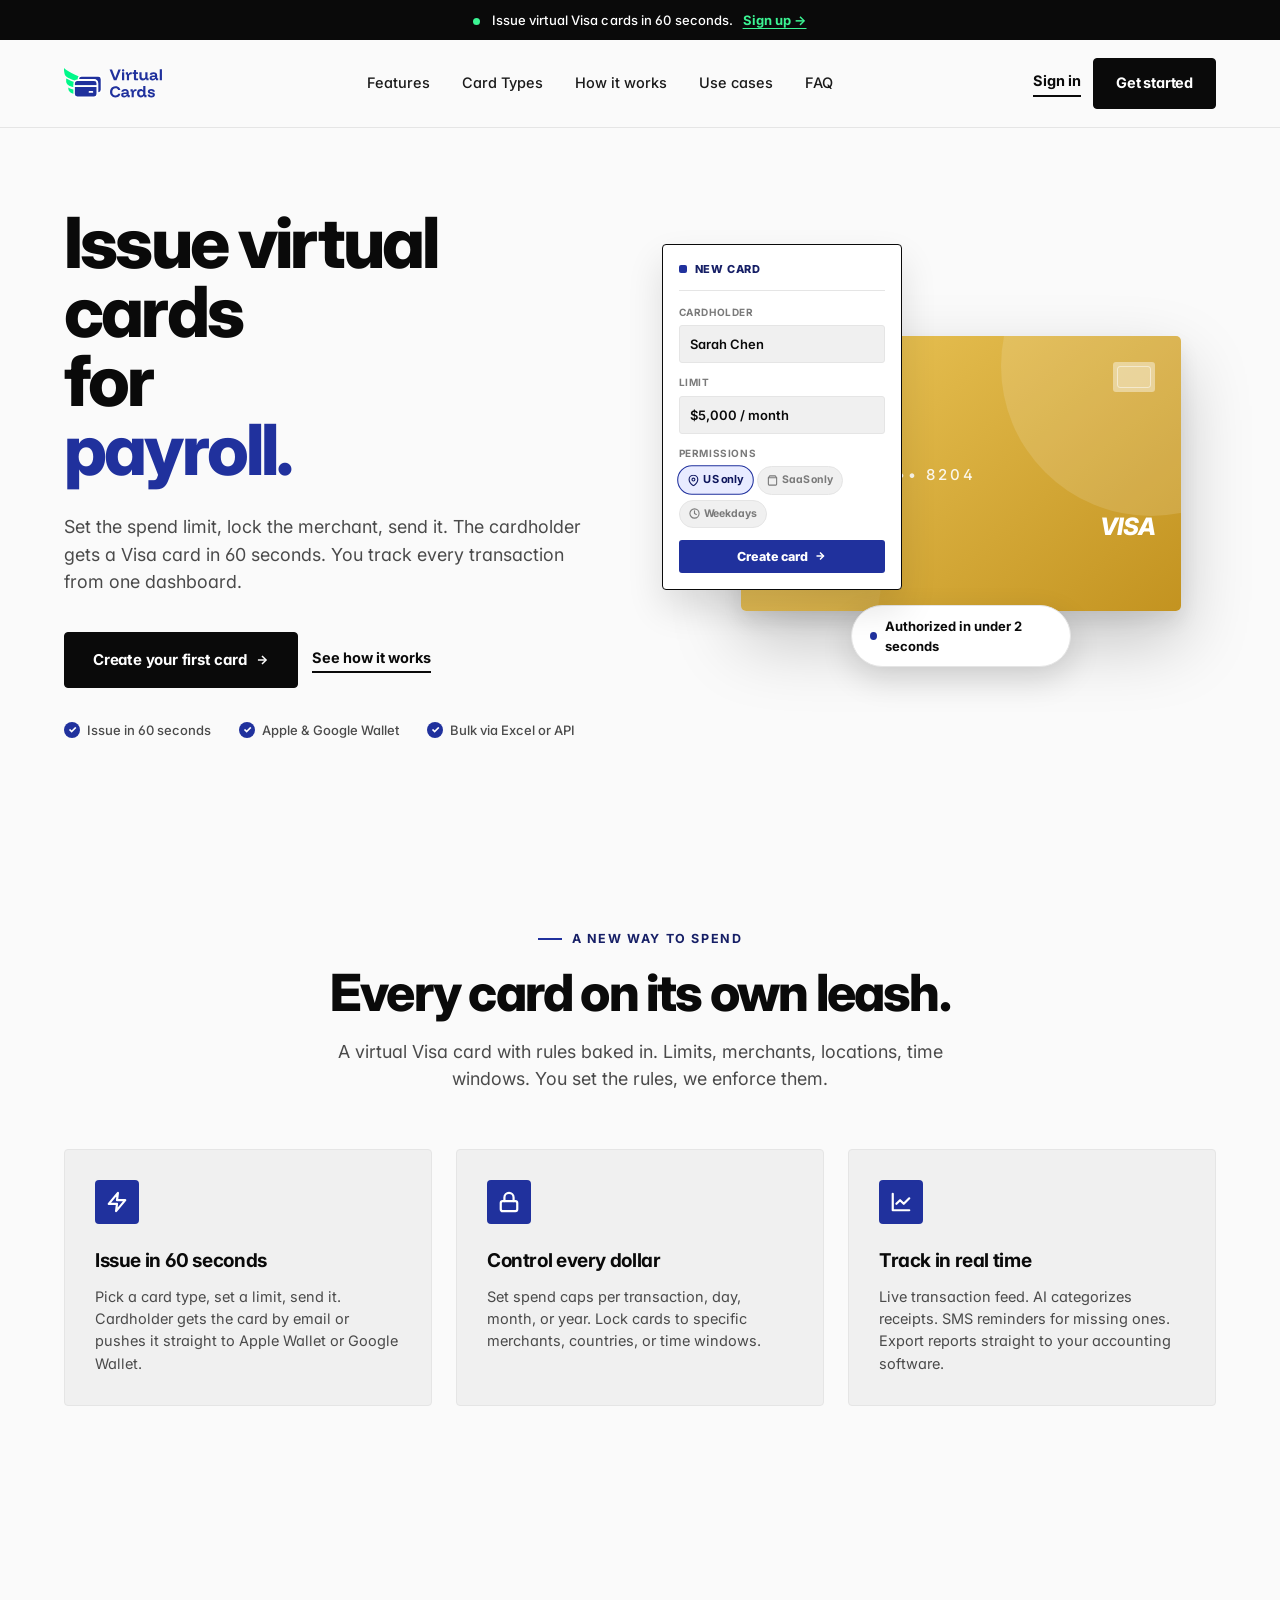
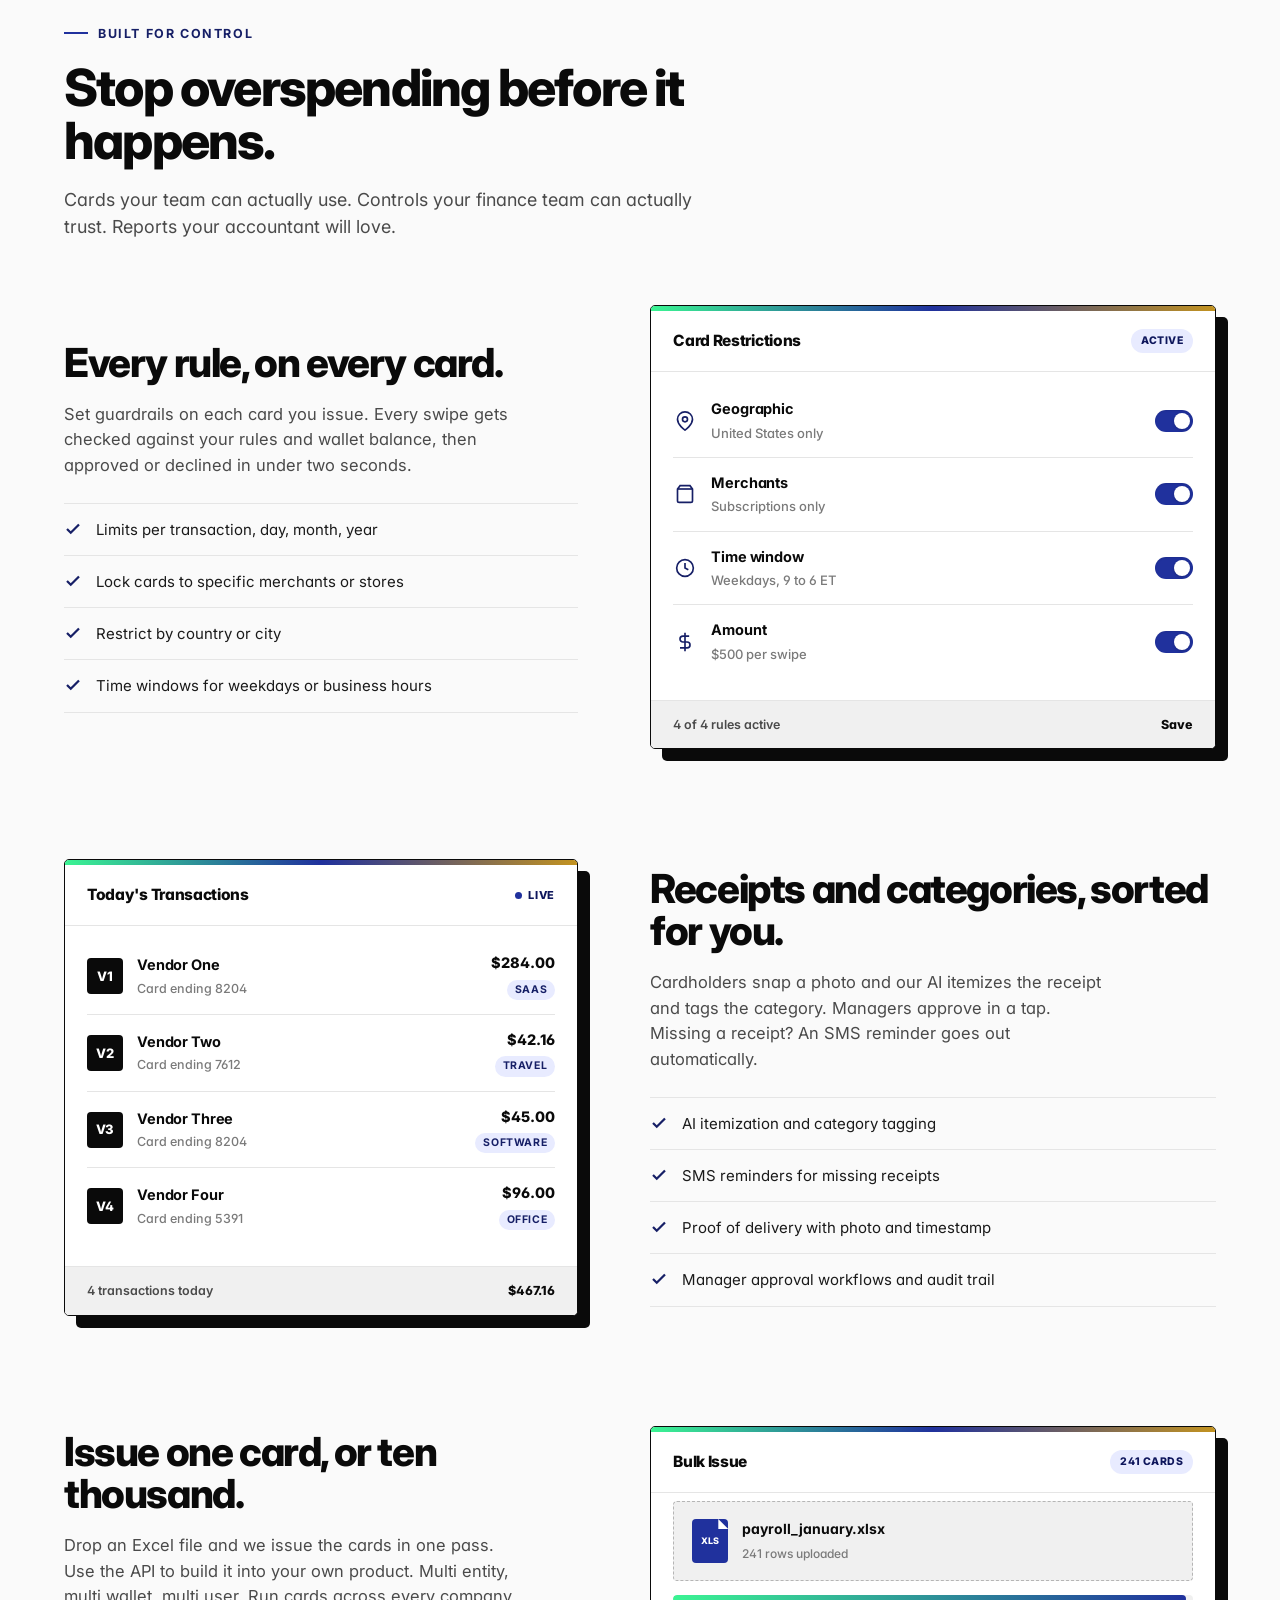
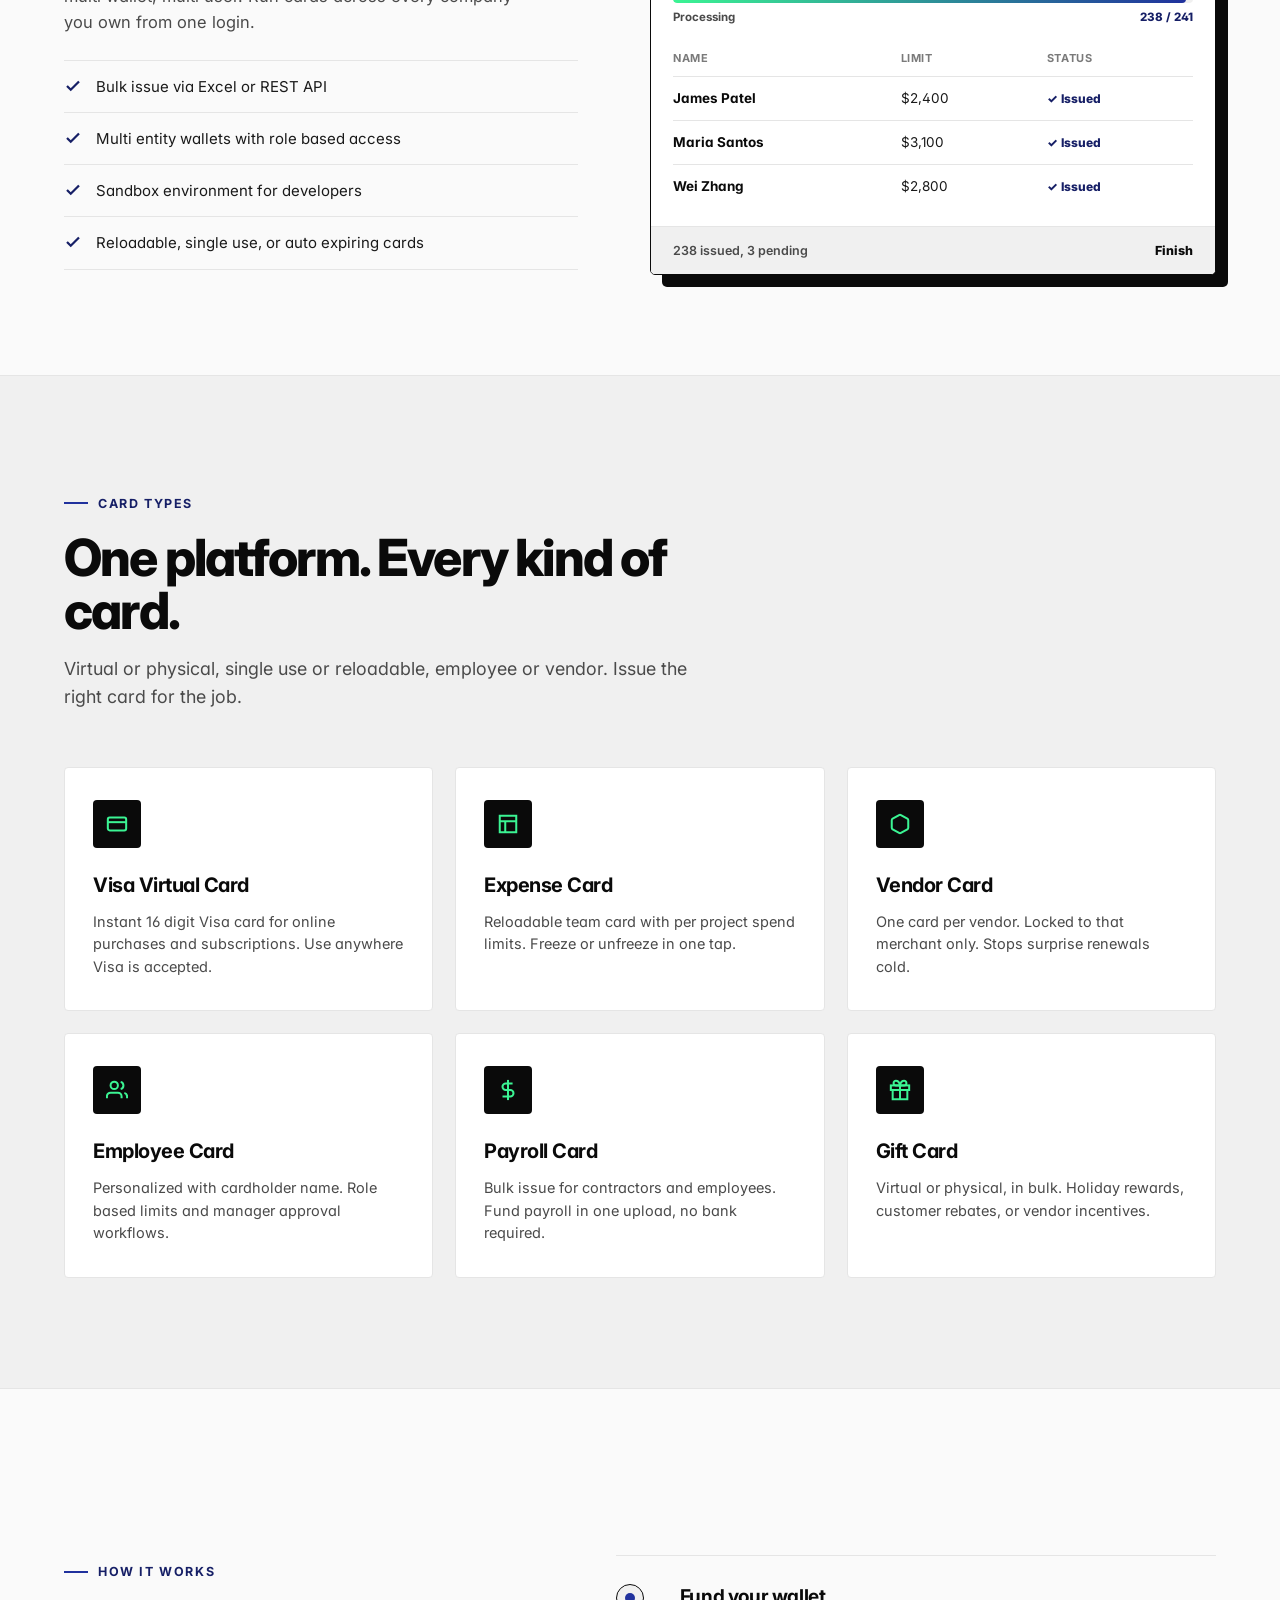
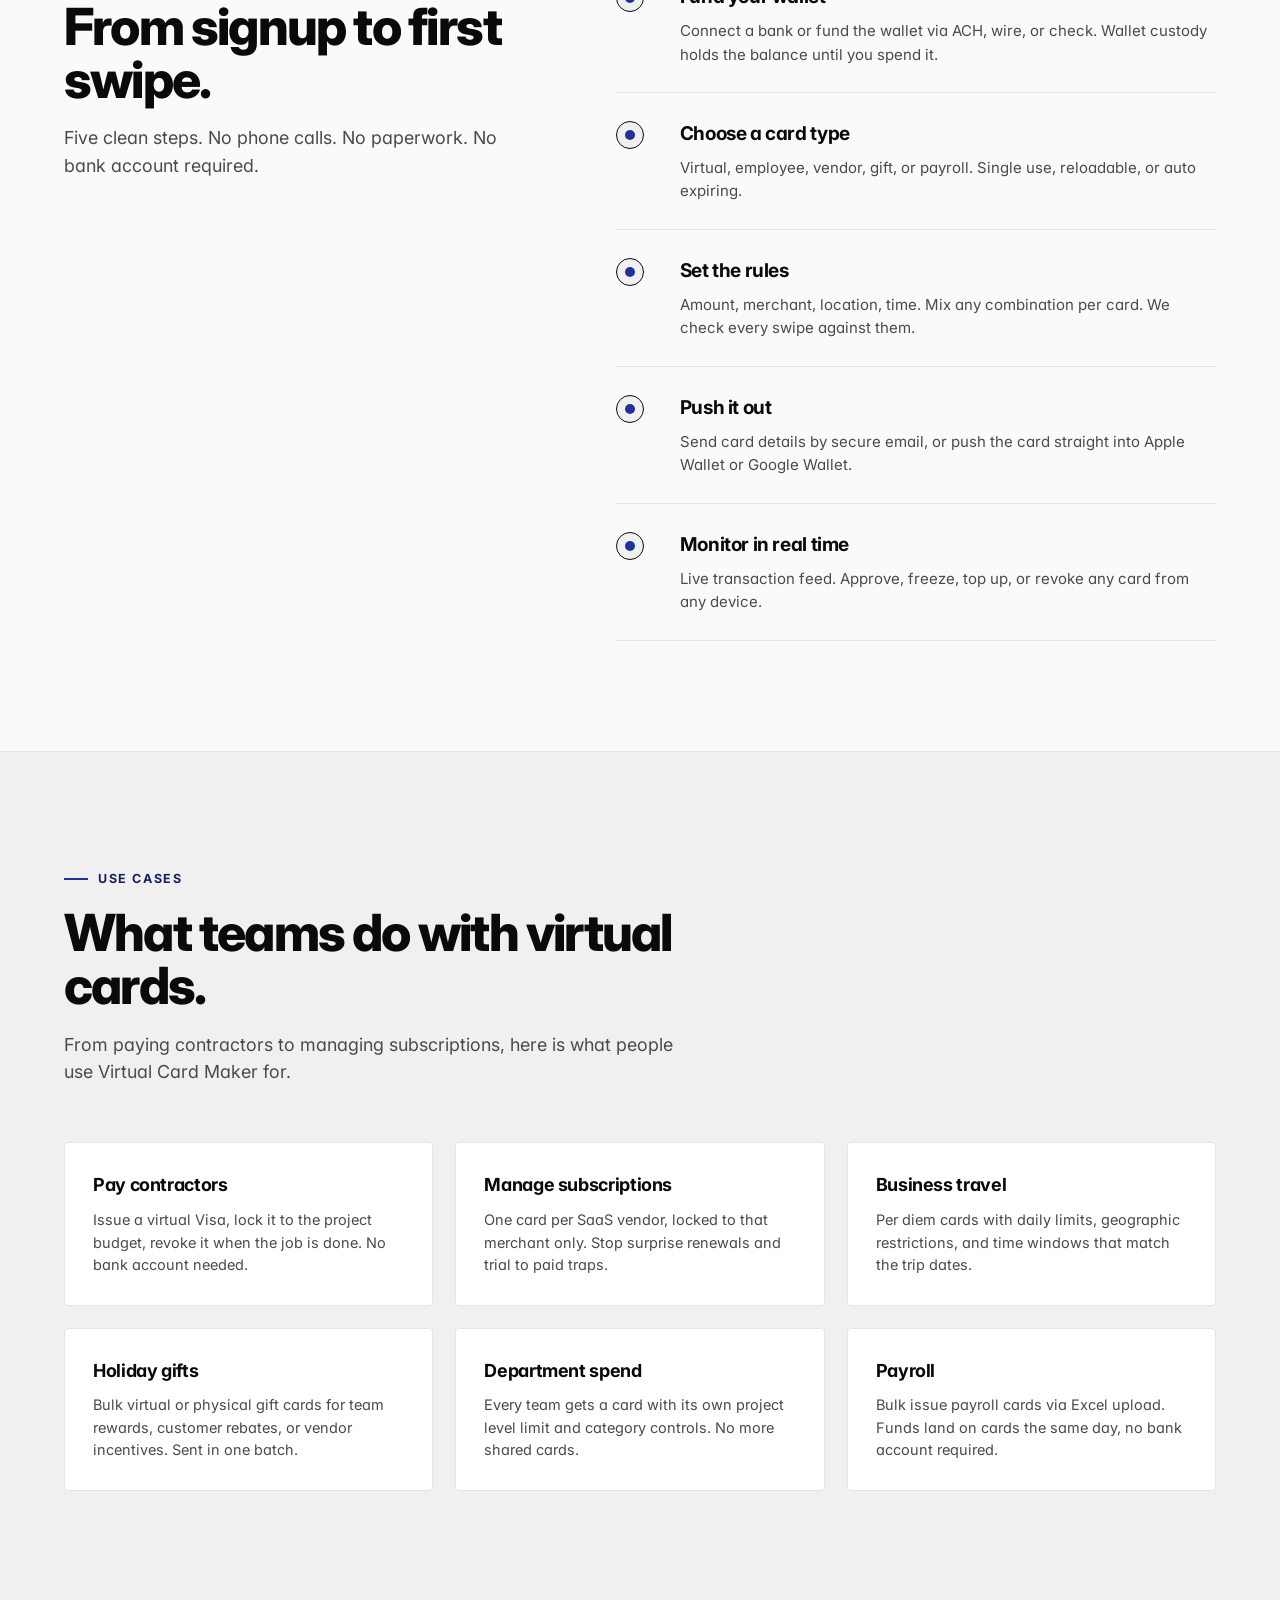
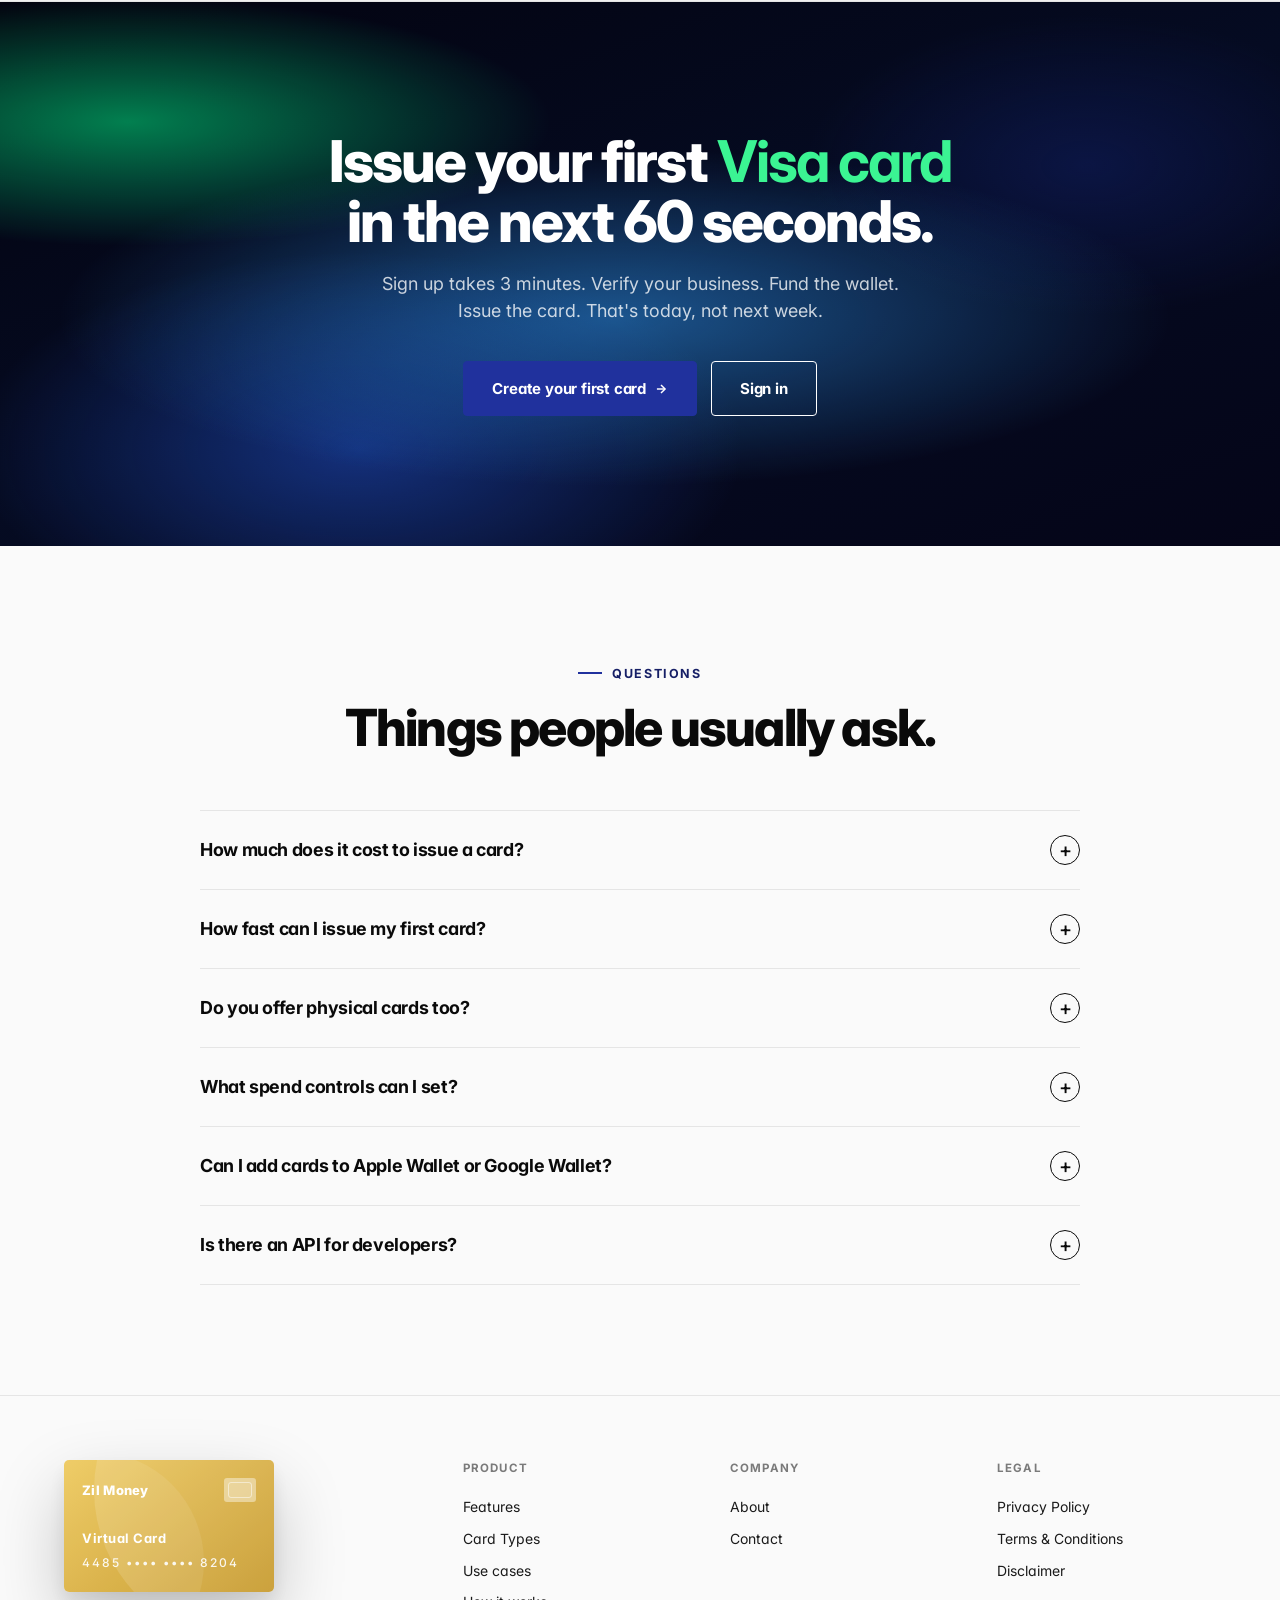
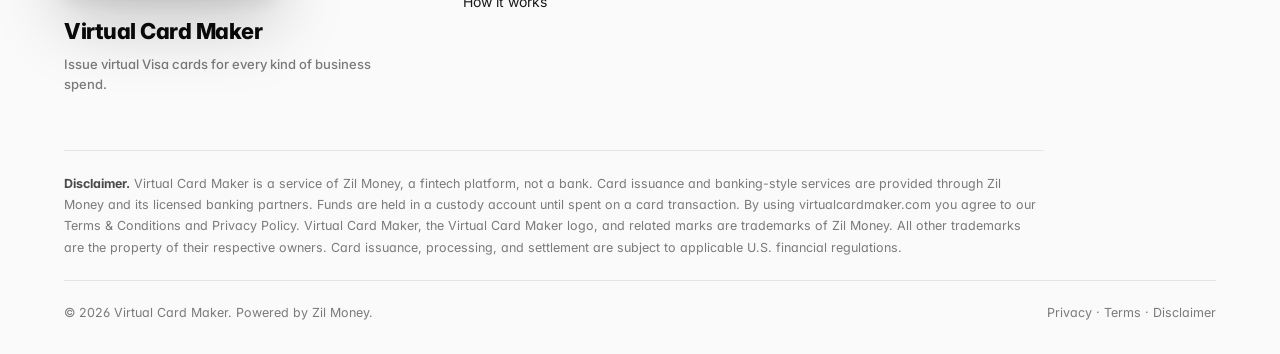
==== index.html @ a7b50478 "Initial commit: virtual card maker landing site" ====
<!DOCTYPE html>
<html lang="en">
<head>
<meta charset="UTF-8" />
<meta name="viewport" content="width=device-width, initial-scale=1.0" />
<title>Virtual Card Maker. Issue virtual Visa cards in 60 seconds.</title>
<meta name="description" content="Issue virtual Visa cards for payroll, vendors, subscriptions, and team expenses. Set spend limits, lock merchants, and track every transaction from one dashboard." />
<meta name="google-site-verification" content="fLqF7Zcdxk2ZRZaVAarJKv1bZun5I27BjCkMNfFPQQI" />
<!-- Google tag (gtag.js) -->
<script async src="https://www.googletagmanager.com/gtag/js?id=G-BGXBHG17B0"></script>
<script>
  window.dataLayer = window.dataLayer || [];
  function gtag(){dataLayer.push(arguments);}
  gtag('js', new Date());
  gtag('config', 'G-BGXBHG17B0');
</script>
<link rel="preconnect" href="https://fonts.googleapis.com">
<link rel="preconnect" href="https://fonts.gstatic.com" crossorigin>
<link href="https://fonts.googleapis.com/css2?family=Inter:wght@400;500;600;700;800;900&display=swap" rel="stylesheet">
<style>
  :root {
    --gold:        #20319D; /* Deep Royal Blue - primary brand accent */
    --gold-dark:   #161F66; /* darker royal blue for hover */
    --gold-bright: #3BF493; /* Neon Green - live indicators */
    --gold-deep:   #0E165C; /* deepest royal blue text */
    --gold-tint:   #E8EBFF; /* light blue bg */
    --gold-tint-2: #C5CBFF; /* light blue border */
    --card-1:      #EDC85B; /* Gold - card top */
    --card-2:      #C39320; /* Gold - card bottom */
    --black:       #0A0A0A;
    --ink-1:       #1A1A1A;
    --ink-2:       #4A4A4A;
    --ink-3:       #7A7A7A;
    --ink-4:       #B5B5B5;
    --white:       #FFFFFF;
    --bg:          #FAFAFA;  /* main whiteish background */
    --off-white:   #F0F0F0;  /* lightish gray for alt sections */
    --line:        #E5E5E5;
  }

  *, *::before, *::after { box-sizing: border-box; margin: 0; padding: 0; }
  html { scroll-behavior: smooth; -webkit-text-size-adjust: 100%; }
  body {
    font-family: 'Inter', -apple-system, BlinkMacSystemFont, 'Segoe UI', system-ui, sans-serif;
    font-size: 16px; line-height: 1.55;
    background: var(--bg); color: var(--ink-1);
    -webkit-font-smoothing: antialiased;
    overflow-x: hidden;
    font-feature-settings: 'cv02', 'cv03', 'cv04', 'cv11';
  }
  ::selection { background: var(--gold); color: var(--black); }

  .wrap { width: 90%; max-width: 1500px; margin: 0 auto; }
  .wrap-narrow { width: 90%; max-width: 1100px; margin: 0 auto; }

  /* HIGHLIGHT */
  .hl-line {
    position: relative; color: var(--black); font-weight: 700; display: inline-block;
  }
  .hl-line::after {
    content: ''; position: absolute; left: -2%; right: -2%; bottom: 0.05em;
    height: 0.38em; background: var(--gold); opacity: 0.5; z-index: -1;
  }

  /* ANIMATIONS */
  @keyframes blink { 50% { opacity: 0.3; } }
  @keyframes floatY { 0%, 100% { transform: translateY(0); } 50% { transform: translateY(-8px); } }
  .reveal { opacity: 0; transform: translateY(16px); transition: opacity .7s ease, transform .7s ease; }
  .reveal.visible { opacity: 1; transform: translateY(0); }
  @media (prefers-reduced-motion: reduce) { *, *::before, *::after { animation: none !important; transition: none !important; } }

  /* TOP BAR */
  .topbar {
    background: var(--black); color: var(--white);
    font-size: 13px; padding: 10px 0; text-align: center;
    font-weight: 500; letter-spacing: 0.1px;
  }
  .topbar .dot {
    display: inline-block; width: 7px; height: 7px;
    border-radius: 50%; background: var(--gold-bright);
    margin-right: 8px; vertical-align: middle; animation: blink 1.6s infinite;
  }
  .topbar b { color: var(--gold-bright); font-weight: 700; }

  /* NAV */
  nav.nav {
    position: sticky; top: 0; z-index: 50;
    background: rgba(250, 250, 250, 0.88);
    backdrop-filter: blur(10px);
    -webkit-backdrop-filter: blur(10px);
    border-bottom: 1px solid var(--line);
  }
  .nav-inner {
    width: 90%; max-width: 1500px; margin: 0 auto;
    display: flex; align-items: center; justify-content: space-between;
    padding: 18px 0;
  }
  .logo {
    display: inline-flex; align-items: center; gap: 14px;
    text-decoration: none; color: var(--black);
  }
  .logo-svg { height: 30px; width: auto; display: block; }
  .logo-divider { width: 1px; height: 22px; background: var(--line); }
  .logo-product {
    font-weight: 700; color: var(--black);
    font-size: 15px; letter-spacing: -0.3px;
  }
  .nav-links { display: flex; gap: 32px; }
  .nav-links a {
    color: var(--ink-1); text-decoration: none;
    font-size: 14.5px; font-weight: 500; transition: color .15s;
  }
  .nav-links a:hover { color: var(--gold-dark); }
  .nav-cta { display: flex; gap: 12px; align-items: center; }

  /* BUTTONS */
  .btn {
    display: inline-flex; align-items: center; gap: 8px;
    padding: 13px 22px; font-size: 14.5px; font-weight: 700;
    text-decoration: none; cursor: pointer;
    font-family: inherit; letter-spacing: -0.2px;
    transition: all .18s ease;
    border: 1.5px solid var(--black); background: transparent; color: var(--black);
    border-radius: 4px;
  }
  .btn:hover { background: var(--black); color: var(--white); }
  .btn-gold {
    background: var(--black); border-color: var(--black); color: var(--white);
  }
  .btn-gold:hover {
    background: var(--gold); border-color: var(--gold); color: var(--white);
    transform: translateY(-1px);
    box-shadow: 0 12px 28px rgba(32, 49, 157, 0.32);
  }
  .btn-lg { padding: 15px 28px; font-size: 15px; }
  .btn-link {
    background: transparent; border: 0; padding: 0 0 2px 0;
    color: var(--black); font-weight: 700; font-size: 14.5px;
    text-decoration: none; cursor: pointer;
    border-bottom: 2px solid var(--black); font-family: inherit;
  }
  .btn-link:hover { color: var(--gold-dark); border-bottom-color: var(--gold); }

  /* HERO */
  .hero { padding: 80px 0 72px; position: relative; }
  .hero-grid {
    display: grid; grid-template-columns: 1.1fr 1fr;
    gap: 80px; align-items: center;
  }
  .hero-pill {
    display: inline-flex; align-items: center; gap: 8px;
    background: var(--gold-tint); border: 1px solid var(--gold-tint-2);
    padding: 6px 14px 6px 6px; border-radius: 100px;
    font-size: 12.5px; color: var(--gold-deep); font-weight: 600;
    margin-bottom: 28px;
  }
  .hero-pill-chip {
    background: var(--gold); color: var(--white);
    font-size: 10.5px; padding: 3px 10px; border-radius: 100px;
    text-transform: uppercase; font-weight: 800; letter-spacing: 0.6px;
  }
  .pill-dot {
    width: 8px; height: 8px; border-radius: 50%;
    background: var(--gold-bright);
    animation: blink 1.6s infinite;
    display: inline-block;
    box-shadow: 0 0 0 0 var(--gold-bright);
  }

  /* H1 rotating word */
  .rotator {
    display: inline-block;
    position: relative;
    min-width: 11ch;
    height: 1em;
    vertical-align: bottom;
    text-align: left;
    color: var(--gold);
  }
  .rotator-word {
    position: absolute;
    top: 0; left: 0;
    white-space: nowrap;
    opacity: 0;
    transform: translateY(0.5em);
    transition: opacity 0.55s cubic-bezier(0.16, 1, 0.3, 1),
                transform 0.55s cubic-bezier(0.16, 1, 0.3, 1);
  }
  .rotator-word.in {
    opacity: 1;
    transform: translateY(0);
  }
  .rotator-word.out {
    opacity: 0;
    transform: translateY(-0.5em);
  }
  h1 {
    font-size: clamp(38px, 5.5vw, 76px);
    font-weight: 800; line-height: 0.98;
    color: var(--black);
    letter-spacing: -0.04em; margin-bottom: 28px;
  }
  .hero-sub {
    font-size: clamp(16px, 1.4vw, 19px);
    color: var(--ink-2); margin-bottom: 36px; max-width: 540px;
    line-height: 1.55;
  }
  .hero-ctas {
    display: flex; gap: 14px; align-items: center;
    margin-bottom: 32px; flex-wrap: wrap;
  }
  .hero-foot {
    display: flex; gap: 28px; flex-wrap: wrap;
    font-size: 13px; color: var(--ink-2); font-weight: 500;
  }
  .hero-foot span { display: inline-flex; align-items: center; gap: 7px; }
  .hero-foot .ck {
    width: 16px; height: 16px; background: var(--gold); border-radius: 50%;
    display: inline-flex; align-items: center; justify-content: center;
    color: var(--white); font-weight: 800; font-size: 10px;
  }

  /* HERO STAGE */
  .hero-card-wrap {
    display: flex; align-items: center; justify-content: center;
    position: relative;
  }
  .hero-card-stack {
    position: relative; width: 100%; max-width: 440px;
    min-height: 460px;
    display: flex; align-items: center; justify-content: center;
  }
  .visa-card {
    aspect-ratio: 1.6 / 1; width: 100%; padding: 26px;
    border-radius: 5px; color: var(--white);
    position: relative; overflow: hidden;
    background: linear-gradient(140deg, var(--card-1) 0%, var(--card-2) 100%);
    box-shadow: 0 30px 70px rgba(10, 10, 10, 0.22), 0 10px 20px rgba(10, 10, 10, 0.08);
    transition: transform .6s cubic-bezier(0.16, 1, 0.3, 1), box-shadow .8s ease;
  }
  .visa-card::before {
    content: ''; position: absolute; top: -120px; right: -120px;
    width: 300px; height: 300px; border-radius: 50%;
    background: rgba(255, 255, 255, 0.13);
  }
  .visa-card::after {
    content: ''; position: absolute; bottom: -80px; left: -80px;
    width: 220px; height: 220px; border-radius: 50%;
    background: rgba(255, 255, 255, 0.08);
  }
  .vc-row1 { display: flex; justify-content: space-between; align-items: center; margin-bottom: 40px; position: relative; z-index: 1; }
  .vc-brand { font-size: 13px; font-weight: 800; letter-spacing: 0.3px; }
  .vc-chip { width: 42px; height: 30px; background: rgba(255, 255, 255, 0.42); border-radius: 3px; position: relative; }
  .vc-chip::after { content: ''; position: absolute; inset: 4px; border: 1px solid rgba(255, 255, 255, 0.5); border-radius: 3px; }
  .vc-name { font-size: 16px; font-weight: 700; letter-spacing: 0.5px; margin-bottom: 6px; position: relative; z-index: 1; }
  .vc-num { font-size: 15px; letter-spacing: 3px; opacity: 0.9; position: relative; z-index: 1; font-weight: 500; }
  .vc-row3 { display: flex; justify-content: space-between; align-items: flex-end; margin-top: 18px; position: relative; z-index: 1; }
  .vc-label { font-size: 9.5px; opacity: 0.85; text-transform: uppercase; letter-spacing: 1.2px; font-weight: 600; }
  .vc-value { font-size: 14px; font-weight: 700; margin-top: 3px; }
  .vc-logo { font-weight: 800; font-style: italic; font-size: 24px; letter-spacing: -0.8px; }

  /* SMALL CARD (footer + reuse) */
  .visa-card.small { padding: 18px; }
  .visa-card.small .vc-row1 { margin-bottom: 26px; }
  .visa-card.small .vc-name { font-size: 13px; }
  .visa-card.small .vc-num { font-size: 12px; letter-spacing: 2px; }
  .visa-card.small .vc-logo { font-size: 18px; }
  .visa-card.small .vc-chip { width: 32px; height: 24px; }
  .visa-card.small .vc-value { font-size: 11px; }
  .visa-card.small .vc-label { font-size: 8px; }

  /* CREATE FORM (hero animation) */
  .create-form {
    position: absolute; top: 0; left: -18%;
    width: 240px; background: var(--white);
    border: 1.5px solid var(--black); border-radius: 4px;
    padding: 16px; box-shadow: 0 18px 36px rgba(10, 10, 10, 0.12);
    z-index: 4; transform: translateY(-8px) scale(0.95); opacity: 0;
    transition: opacity .35s ease, transform .35s cubic-bezier(0.34, 1.56, 0.64, 1);
    pointer-events: none;
  }
  .create-form.show { opacity: 1; transform: translateY(0) scale(1); }
  .create-form-head {
    display: flex; align-items: center; gap: 8px;
    font-size: 11px; font-weight: 800; color: var(--gold-dark);
    text-transform: uppercase; letter-spacing: 0.8px;
    padding-bottom: 12px; border-bottom: 1px solid var(--line); margin-bottom: 14px;
  }
  .create-form-head::before {
    content: ''; width: 8px; height: 8px; border-radius: 2px; background: var(--gold);
  }
  .create-form-row { margin-bottom: 12px; }
  .create-form-row label {
    display: block; font-size: 10px; color: var(--ink-3);
    font-weight: 700; text-transform: uppercase; letter-spacing: 0.6px;
    margin-bottom: 5px;
  }
  .create-form-input {
    background: var(--off-white); border: 1px solid var(--line);
    border-radius: 3px; padding: 8px 10px;
    font-size: 13px; font-weight: 600; color: var(--black);
    min-height: 34px; display: flex; align-items: center;
    font-family: inherit;
  }
  .create-form-input .cursor {
    display: inline-block; width: 2px; height: 14px;
    background: var(--gold-dark); margin-left: 2px;
    animation: blink 1s infinite;
  }
  .create-form-btn {
    width: 100%; background: var(--gold); color: var(--white);
    border: 0; padding: 9px 12px; border-radius: 3px;
    font-weight: 800; font-size: 12.5px; font-family: inherit;
    letter-spacing: -0.1px; cursor: pointer; margin-top: 4px;
    transition: all .18s ease; display: flex; align-items: center; justify-content: center; gap: 6px;
  }
  .create-form-btn.clicked {
    background: var(--gold-dark); color: var(--white); transform: scale(0.96);
    box-shadow: 0 0 0 4px rgba(32, 49, 157, 0.3);
  }

  /* Permissions row in create form */
  .create-perms { display: flex; gap: 5px; flex-wrap: wrap; margin-top: 4px; }
  .perm {
    display: inline-flex; align-items: center; gap: 4px;
    padding: 5px 9px; background: var(--off-white);
    border: 1px solid var(--line); border-radius: 100px;
    font-size: 10.5px; font-weight: 700; color: var(--ink-3);
    transition: all .35s cubic-bezier(0.34, 1.56, 0.64, 1);
    letter-spacing: -0.1px;
  }
  .perm svg { width: 11px; height: 11px; flex-shrink: 0; }
  .perm.on {
    background: var(--gold-tint); border-color: var(--gold);
    color: var(--gold-deep); transform: scale(1.05);
  }
  .perm.on svg { color: var(--gold-dark); }

  /* CARD TOAST */
  .card-toast {
    position: absolute; top: 6%; right: -10%;
    background: var(--white); border: 1px solid var(--line);
    padding: 12px 16px; border-radius: 4px;
    display: flex; align-items: center; gap: 12px;
    box-shadow: 0 18px 38px rgba(10, 10, 10, 0.12);
    opacity: 0; transform: translateY(-8px) scale(0.94);
    transition: opacity 0.4s ease, transform 0.4s cubic-bezier(0.34, 1.56, 0.64, 1);
    z-index: 5; min-width: 220px; pointer-events: none;
  }
  .card-toast.show { opacity: 1; transform: translateY(0) scale(1); }
  .card-toast-icon {
    width: 34px; height: 34px; border-radius: 4px;
    background: var(--gold); color: var(--white);
    display: flex; align-items: center; justify-content: center;
    flex-shrink: 0;
  }
  .card-toast-icon svg { width: 17px; height: 17px; }
  .card-toast-text strong { display: block; font-size: 13px; color: var(--black); font-weight: 800; line-height: 1.2; margin-bottom: 2px; }
  .card-toast-text span { font-size: 12px; color: var(--ink-2); font-weight: 500; }

  /* Card pulse */
  .visa-card.pulse {
    box-shadow:
      0 30px 70px rgba(10, 10, 10, 0.22),
      0 10px 20px rgba(10, 10, 10, 0.08),
      0 0 0 8px rgba(32, 49, 157, 0.3) !important;
  }

  /* Fade text */
  .fade-el { transition: opacity 0.35s ease, transform 0.35s ease; display: inline-block; }
  .fade-el.fading { opacity: 0; transform: translateY(-6px); }

  .card-bottom-tag {
    position: absolute; bottom: 8%; left: 50%; transform: translateX(-50%);
    background: var(--white); border: 1px solid var(--line);
    padding: 10px 18px; border-radius: 100px;
    font-size: 13px; font-weight: 700; color: var(--black);
    box-shadow: 0 12px 32px rgba(10, 10, 10, 0.14);
    display: flex; align-items: center; gap: 8px;
    animation: floatY 4s ease-in-out infinite;
    z-index: 3;
  }
  .card-bottom-tag .gd { width: 8px; height: 8px; background: var(--gold); border-radius: 50%; animation: blink 1.6s infinite; }

  /* SECTIONS */
  section { padding: 100px 0; }
  .section-eyebrow {
    display: inline-flex; align-items: center; gap: 10px;
    font-size: 12.5px; font-weight: 700; color: var(--gold-dark);
    text-transform: uppercase; letter-spacing: 1.6px; margin-bottom: 18px;
  }
  .section-eyebrow::before {
    content: ''; width: 24px; height: 2px; background: var(--gold);
  }
  h2 {
    font-size: clamp(30px, 4vw, 54px);
    font-weight: 800; color: var(--black);
    line-height: 1.04; letter-spacing: -0.035em;
    margin-bottom: 18px;
  }
  .section-lead {
    font-size: clamp(16px, 1.4vw, 19px); color: var(--ink-2);
    max-width: 640px; line-height: 1.55;
  }

  /* WHY */
  .why-section { padding: 110px 0; }
  .why-grid {
    display: grid; grid-template-columns: repeat(3, 1fr); gap: 24px;
    margin-top: 56px;
  }
  .why {
    padding: 30px; border: 1px solid var(--line); border-radius: 4px;
    background: var(--off-white); transition: all .25s ease;
  }
  .why:hover { background: var(--white); border-color: var(--black); transform: translateY(-3px); box-shadow: 0 14px 36px rgba(10, 10, 10, 0.06); }
  .why-icon {
    width: 44px; height: 44px; border-radius: 4px;
    background: var(--gold); color: var(--white);
    display: flex; align-items: center; justify-content: center; margin-bottom: 22px;
  }
  .why-icon svg { width: 22px; height: 22px; }
  .why h3 {
    font-size: 19px; color: var(--black); font-weight: 700;
    margin-bottom: 10px; letter-spacing: -0.02em;
  }
  .why p { font-size: 14.5px; color: var(--ink-2); line-height: 1.55; }

  /* FEATURES */
  .features { display: flex; flex-direction: column; gap: 110px; margin-top: 64px; }
  .feature {
    display: grid; grid-template-columns: 1fr 1.1fr; gap: 72px;
    align-items: center;
  }
  .feature.reverse { grid-template-columns: 1.1fr 1fr; direction: rtl; }
  .feature.reverse > * { direction: ltr; }
  .feature h3 {
    font-size: clamp(28px, 3.4vw, 40px);
    font-weight: 800; color: var(--black);
    line-height: 1.05; letter-spacing: -0.035em; margin-bottom: 18px;
  }
  .feature p {
    font-size: 16.5px; color: var(--ink-2);
    line-height: 1.55; margin-bottom: 24px; max-width: 460px;
  }
  .feature ul { list-style: none; }
  .feature ul li {
    display: flex; gap: 14px; align-items: flex-start;
    padding: 14px 0; border-top: 1px solid var(--line);
    font-size: 15px; color: var(--ink-1);
  }
  .feature ul li:last-child { border-bottom: 1px solid var(--line); }
  .feature ul li svg {
    width: 18px; height: 18px; color: var(--gold-dark); flex-shrink: 0; margin-top: 2px;
  }

  /* NEW PANEL DESIGN: branded, no mac traffic lights */
  .panel {
    background: var(--white); border: 1.5px solid var(--black);
    border-radius: 5px; overflow: hidden;
    box-shadow: 12px 12px 0 var(--black);
  }
  .panel-stripe {
    height: 5px;
    background: linear-gradient(90deg, var(--gold-bright) 0%, var(--gold) 50%, var(--card-2) 100%);
  }
  .panel-head {
    padding: 18px 22px; border-bottom: 1px solid var(--line);
    display: flex; align-items: center; gap: 12px;
    background: var(--white);
  }
  .panel-head .panel-title {
    font-size: 15.5px; font-weight: 800; color: var(--black);
    letter-spacing: -0.02em; flex: 1;
  }
  .panel-head .panel-sub {
    font-size: 12.5px; color: var(--ink-3); font-weight: 600;
  }
  .panel-head .panel-pill {
    background: var(--gold-tint); color: var(--gold-deep);
    font-size: 10.5px; padding: 4px 10px; border-radius: 100px;
    font-weight: 800; letter-spacing: 0.4px; text-transform: uppercase;
  }
  .panel-head .panel-live {
    display: inline-flex; align-items: center; gap: 6px;
    font-size: 11px; color: var(--gold-deep); font-weight: 800;
    text-transform: uppercase; letter-spacing: 0.8px;
  }
  .panel-head .panel-live::before {
    content: ''; width: 7px; height: 7px; border-radius: 50%;
    background: var(--gold); animation: blink 1.6s infinite;
  }
  .panel-body { padding: 8px 22px 18px; }
  .panel-foot {
    padding: 14px 22px; background: var(--off-white);
    border-top: 1px solid var(--line);
    display: flex; align-items: center; justify-content: space-between;
    font-size: 12.5px; color: var(--ink-2); font-weight: 600;
  }
  .panel-foot strong { color: var(--black); font-weight: 800; }

  /* RESTRICT (redesigned, no boxed icons) */
  .rs-list { padding: 4px 0; }
  .rs {
    display: grid; grid-template-columns: 24px 1fr auto;
    gap: 14px; align-items: center;
    padding: 14px 0; border-bottom: 1px solid var(--line);
  }
  .rs:last-child { border-bottom: none; }
  .rs-icon {
    width: 24px; height: 24px;
    display: flex; align-items: center; justify-content: center;
    color: var(--gold-dark);
  }
  .rs-icon svg { width: 20px; height: 20px; }
  .rs-text strong {
    display: block; font-size: 14.5px; color: var(--black);
    font-weight: 700; letter-spacing: -0.01em;
  }
  .rs-text span {
    font-size: 13px; color: var(--ink-3); font-weight: 500;
    margin-top: 2px; display: block;
  }
  .rs-toggle {
    width: 38px; height: 22px; border-radius: 100px;
    background: var(--gold); position: relative;
    box-shadow: inset 0 1px 2px rgba(0, 0, 0, 0.1);
  }
  .rs-toggle::after {
    content: ''; position: absolute; top: 3px; right: 3px;
    width: 16px; height: 16px; border-radius: 50%;
    background: var(--white); box-shadow: 0 1px 3px rgba(0, 0, 0, 0.2);
  }

  /* TRANSACTIONS (redesigned, no card chrome) */
  .tx-list { padding: 4px 0; }
  .tx {
    display: grid; grid-template-columns: 36px 1fr auto;
    gap: 14px; align-items: center;
    padding: 14px 0; border-bottom: 1px solid var(--line);
  }
  .tx:last-child { border-bottom: none; }
  .tx-avatar {
    width: 36px; height: 36px; border-radius: 4px;
    display: flex; align-items: center; justify-content: center;
    color: var(--white); font-weight: 800; font-size: 13px;
    background: var(--black); letter-spacing: -0.4px;
  }
  .tx-meta strong {
    display: block; font-size: 14.5px; color: var(--black);
    font-weight: 700; letter-spacing: -0.01em;
  }
  .tx-meta span {
    font-size: 12.5px; color: var(--ink-3); font-weight: 500;
    margin-top: 2px; display: block;
  }
  .tx-right { text-align: right; }
  .tx-right .amt {
    font-size: 14.5px; color: var(--black); font-weight: 800; display: block;
  }
  .tx-right .cat {
    font-size: 10.5px; color: var(--gold-dark); font-weight: 700;
    text-transform: uppercase; letter-spacing: 0.6px;
    background: var(--gold-tint); padding: 2px 8px; border-radius: 100px;
    display: inline-block; margin-top: 4px;
  }

  /* BULK UPLOAD (redesigned) */
  .bulk-file {
    background: var(--off-white); border: 1px dashed var(--ink-4);
    border-radius: 4px; padding: 16px 18px;
    display: flex; align-items: center; gap: 14px;
    margin-bottom: 14px;
  }
  .bulk-file-ico {
    width: 36px; height: 44px; background: var(--gold);
    border-radius: 4px; position: relative; flex-shrink: 0;
    display: flex; align-items: center; justify-content: center;
    font-size: 9px; font-weight: 800; color: var(--white);
  }
  .bulk-file-ico::after {
    content: ''; position: absolute; top: 0; right: 0;
    width: 10px; height: 10px; background: var(--white);
    clip-path: polygon(0 0, 100% 100%, 0 100%);
  }
  .bulk-file-meta { flex: 1; }
  .bulk-file-meta strong { display: block; font-size: 14px; color: var(--black); font-weight: 700; }
  .bulk-file-meta span { font-size: 12px; color: var(--ink-3); font-weight: 500; }
  .bulk-progress {
    margin-bottom: 14px;
  }
  .bulk-progress-bar {
    height: 8px; background: var(--off-white); border-radius: 100px; overflow: hidden;
    margin-bottom: 6px;
  }
  .bulk-progress-fill {
    height: 100%; width: 98.7%; background: linear-gradient(90deg, var(--gold-bright), var(--gold));
    border-radius: 100px;
  }
  .bulk-progress-text {
    display: flex; justify-content: space-between;
    font-size: 11.5px; font-weight: 700; color: var(--ink-2);
  }
  .bulk-progress-text strong { color: var(--gold-dark); font-weight: 800; }
  .bulk-row {
    display: grid; grid-template-columns: 1.4fr 0.9fr 0.9fr;
    padding: 11px 0; font-size: 13.5px; color: var(--ink-1); align-items: center;
    border-bottom: 1px solid var(--line);
  }
  .bulk-row:last-child { border-bottom: none; }
  .bulk-row.header {
    font-size: 11px; color: var(--ink-3); font-weight: 700;
    text-transform: uppercase; letter-spacing: 0.6px;
    padding: 9px 0;
  }
  .bulk-row strong { color: var(--black); font-weight: 700; }
  .bulk-row .check {
    color: var(--gold-dark); font-weight: 800; font-size: 12px;
    display: inline-flex; align-items: center; gap: 5px;
  }

  /* CARD TYPES */
  .ctypes-section { background: var(--off-white); border-top: 1px solid var(--line); border-bottom: 1px solid var(--line); padding: 110px 0; }
  .ctypes {
    display: grid; grid-template-columns: repeat(3, 1fr); gap: 22px;
    margin-top: 56px;
  }
  .ct {
    padding: 32px 28px; background: var(--white); border: 1px solid var(--line);
    border-radius: 4px; transition: all .25s ease; cursor: pointer;
    display: flex; flex-direction: column;
  }
  .ct:hover {
    border-color: var(--black); transform: translateY(-4px);
    box-shadow: 0 18px 40px rgba(10, 10, 10, 0.08);
  }
  .ct-icon {
    width: 48px; height: 48px; border-radius: 4px;
    background: var(--black); color: var(--gold-bright);
    display: flex; align-items: center; justify-content: center;
    margin-bottom: 22px; transition: all .25s ease;
  }
  .ct:hover .ct-icon { background: var(--gold); color: var(--white); }
  .ct-icon svg { width: 22px; height: 22px; }
  .ct h4 {
    font-size: 20px; color: var(--black); font-weight: 700;
    margin-bottom: 10px; letter-spacing: -0.025em;
  }
  .ct p { font-size: 14.5px; color: var(--ink-2); line-height: 1.55; }

  /* HOW IT WORKS */
  .how-section { padding: 110px 0; }
  .how-grid {
    display: grid; grid-template-columns: 1.1fr 1.4fr;
    gap: 80px; align-items: start; margin-top: 56px;
  }
  .how-stick { position: sticky; top: 100px; align-self: start; }
  .how-list { list-style: none; }
  .how-list li {
    display: grid; grid-template-columns: 40px 1fr; gap: 24px;
    padding: 26px 0; border-top: 1px solid var(--line); position: relative;
  }
  .how-list li:last-child { border-bottom: 1px solid var(--line); }
  .how-dot {
    width: 28px; height: 28px; border-radius: 50%;
    background: var(--off-white); border: 1.5px solid var(--black);
    display: flex; align-items: center; justify-content: center; margin-top: 2px;
  }
  .how-dot::after {
    content: ''; width: 10px; height: 10px; border-radius: 50%; background: var(--gold);
  }
  .how-text h4 {
    font-size: 19px; color: var(--black); font-weight: 700;
    margin-bottom: 8px; letter-spacing: -0.02em;
  }
  .how-text p { font-size: 15px; color: var(--ink-2); line-height: 1.55; }

  /* USE CASES */
  .uc-section { background: var(--off-white); border-top: 1px solid var(--line); border-bottom: 1px solid var(--line); padding: 110px 0; }
  .uc-grid {
    display: grid; grid-template-columns: repeat(3, 1fr); gap: 22px;
    margin-top: 56px;
  }
  .uc {
    padding: 28px; background: var(--white); border: 1px solid var(--line);
    border-radius: 4px; transition: all .25s ease;
  }
  .uc:hover { border-color: var(--black); transform: translateY(-3px); }
  .uc h4 {
    font-size: 18px; color: var(--black); font-weight: 700;
    margin-bottom: 10px; letter-spacing: -0.02em;
  }
  .uc p { font-size: 14.5px; color: var(--ink-2); line-height: 1.55; }

  /* FINAL CTA: aurora */
  .final {
    background:
      radial-gradient(ellipse 55% 38% at 10% 22%, rgba(0, 248, 137, 0.5) 0%, transparent 60%),
      radial-gradient(ellipse 70% 50% at 48% 58%, rgba(45, 145, 230, 0.55) 0%, transparent 62%),
      radial-gradient(ellipse 50% 60% at 28% 82%, rgba(32, 80, 200, 0.55) 0%, transparent 60%),
      radial-gradient(ellipse 40% 50% at 85% 30%, rgba(15, 28, 90, 0.6) 0%, transparent 55%),
      linear-gradient(160deg, #03030F 0%, #050B22 50%, #050518 100%);
    color: var(--white);
    padding: 130px 0; text-align: center; position: relative; overflow: hidden;
  }
  .final h2 {
    color: var(--white); margin-bottom: 18px; position: relative; z-index: 1;
    font-size: clamp(32px, 4.5vw, 60px); font-weight: 800;
  }
  .final h2 .hl-line { color: var(--gold-bright); }
  .final h2 .hl-line::after { display: none; }
  .final p {
    font-size: clamp(16px, 1.4vw, 19px); color: rgba(255, 255, 255, 0.78);
    max-width: 560px; margin: 0 auto 36px; position: relative; z-index: 1;
  }
  .final-ctas { display: flex; gap: 14px; justify-content: center; flex-wrap: wrap; position: relative; z-index: 1; }
  .final .btn { border-color: var(--white); color: var(--white); }
  .final .btn:hover { background: var(--white); color: var(--black); }
  .final .btn-gold { background: var(--gold); border-color: var(--gold); color: var(--white); }
  .final .btn-gold:hover { background: var(--white); border-color: var(--white); color: var(--black); }

  /* FAQ */
  .faq-section { padding: 110px 0; }
  .faq {
    max-width: 880px; margin: 56px auto 0;
  }
  .faq-item { border-top: 1px solid var(--line); }
  .faq-item:last-child { border-bottom: 1px solid var(--line); }
  .faq-q {
    padding: 24px 0; display: flex; justify-content: space-between; align-items: center;
    font-weight: 700; color: var(--black); font-size: clamp(15px, 1.4vw, 18px);
    cursor: pointer; list-style: none; user-select: none; letter-spacing: -0.02em;
  }
  .faq-q::-webkit-details-marker { display: none; }
  .faq-icon {
    width: 30px; height: 30px; border: 1.5px solid var(--black);
    border-radius: 50%; display: inline-flex; align-items: center; justify-content: center;
    transition: all .25s ease; flex-shrink: 0;
    font-weight: 500; font-size: 20px; line-height: 1; color: var(--black);
    margin-left: 16px;
  }
  .faq-item[open] .faq-icon { background: var(--gold); border-color: var(--gold); transform: rotate(45deg); }
  .faq-a { padding: 0 0 24px; font-size: 15px; color: var(--ink-2); line-height: 1.6; max-width: 720px; }

  /* FOOTER */
  footer { background: var(--bg); border-top: 1px solid var(--line); padding: 64px 0 32px; }
  .footer-grid { display: grid; grid-template-columns: 1.6fr 1fr 1fr 1fr; gap: 48px; margin-bottom: 56px; }
  .footer-brand {
    display: flex; flex-direction: column; gap: 22px;
  }
  .footer-card-display { width: 210px; }
  .footer-product {
    font-size: 22px; font-weight: 800; color: var(--black);
    letter-spacing: -0.5px;
  }
  .footer-product small {
    display: block; font-size: 13px; font-weight: 500;
    color: var(--ink-3); margin-top: 6px; letter-spacing: 0;
  }
  .footer-brand p {
    font-size: 13.5px; color: var(--ink-2);
    max-width: 320px; line-height: 1.6;
  }
  .footer-zm {
    margin-top: 4px; display: inline-flex; align-items: center; gap: 10px;
    font-size: 13px; color: var(--ink-2); font-weight: 600;
    text-decoration: none;
  }
  .footer-zm svg { height: 26px; width: auto; display: block; }
  .footer-zm:hover { color: var(--gold-dark); }
  .footer-grid h5 {
    font-size: 11.5px; color: var(--ink-3); margin-bottom: 18px;
    text-transform: uppercase; letter-spacing: 1.2px; font-weight: 700;
  }
  .footer-grid a {
    display: block; color: var(--ink-1); font-size: 14px;
    text-decoration: none; margin-bottom: 10px; transition: color .15s;
  }
  .footer-grid a:hover { color: var(--gold-dark); }
  .footer-disclaimer {
    margin-top: 8px; padding: 22px 0;
    border-top: 1px solid var(--line);
    font-size: 12.5px; color: var(--ink-3); line-height: 1.7;
    max-width: 980px;
  }
  .footer-disclaimer strong { color: var(--ink-2); font-weight: 700; }
  .footer-bottom {
    padding-top: 22px; border-top: 1px solid var(--line);
    display: flex; justify-content: space-between; align-items: center;
    font-size: 12.5px; color: var(--ink-3); flex-wrap: wrap; gap: 12px;
  }
  .footer-bottom a { color: var(--ink-3); text-decoration: none; }
  .footer-bottom a:hover { color: var(--gold-dark); }

  /* RESPONSIVE */
  @media (max-width: 1024px) {
    .hero-grid { gap: 56px; }
    .feature, .feature.reverse { gap: 48px; }
    .how-grid { gap: 56px; }
    .create-form { left: -10%; width: 220px; }
  }

  @media (max-width: 860px) {
    .nav-links { display: none; }
    .hero { padding: 56px 0 56px; }
    .create-form { display: none; }
    .card-toast { right: 0; top: -4%; }
    .hero-grid, .feature, .feature.reverse, .how-grid, .footer-grid, .why-grid, .ctypes, .uc-grid {
      grid-template-columns: 1fr; gap: 48px;
    }
    .feature.reverse { direction: ltr; }
    .feature.reverse > * { direction: ltr; }
    section { padding: 80px 0; }
    .why-section, .ctypes-section, .how-section, .uc-section, .final, .faq-section { padding: 80px 0; }
    .hero-card-stack { max-width: 380px; margin: 0 auto; min-height: 300px; }
    .footer-grid { grid-template-columns: 1fr 1fr; gap: 36px; }
    .footer-brand { grid-column: 1 / -1; }
    .how-stick { position: static; }
    .why-grid, .ctypes, .uc-grid { grid-template-columns: 1fr 1fr; gap: 16px; }
  }

  @media (max-width: 600px) {
    .topbar { font-size: 12px; padding: 9px 12px; }
    .nav-inner { padding: 14px 0; }
    .nav-cta .btn-link { display: none; }
    .logo-svg { height: 26px; }
    .logo-divider { display: none; }
    .logo-product { font-size: 13.5px; }
    h1 { font-size: clamp(32px, 9vw, 44px); }
    h2 { font-size: 28px; }
    .feature h3 { font-size: 24px; }
    .hero-ctas { width: 100%; flex-direction: column; align-items: stretch; }
    .hero-ctas .btn { width: 100%; justify-content: center; }
    .hero-ctas .btn-link { align-self: center; }
    .hero-foot { gap: 12px; flex-direction: column; align-items: flex-start; }
    .footer-grid { grid-template-columns: 1fr; gap: 32px; }
    .footer-brand { grid-column: auto; }
    .final-ctas { width: 100%; flex-direction: column; }
    .final-ctas .btn { width: 100%; justify-content: center; }
    .panel { box-shadow: 6px 6px 0 var(--black); }
    .why-grid, .ctypes, .uc-grid { grid-template-columns: 1fr; }
    .why, .ct, .uc { padding: 24px; }
    .visa-card { padding: 20px; }
    .vc-row1 { margin-bottom: 30px; }
    .vc-num { letter-spacing: 2px; font-size: 14px; }
    .footer-bottom { flex-direction: column; align-items: flex-start; }
    .nav-cta .btn { padding: 10px 14px; font-size: 13px; }
    .card-toast { top: -8%; right: -2%; min-width: 180px; padding: 10px 12px; }
    .card-toast-icon { width: 30px; height: 30px; }
    .card-toast-text strong { font-size: 12px; }
    .card-toast-text span { font-size: 11px; }
  }

  @media (max-width: 380px) {
    .wrap, .wrap-narrow, .nav-inner { width: 92%; }
    .hero-card-stack { max-width: 280px; }
  }
</style>
</head>
<body>

<!-- TOP BAR -->
<div class="topbar">
  <span class="dot"></span> Issue virtual Visa cards in 60 seconds. <a href="https://live.virtualcardmaker.com/auth/signup" style="color: var(--gold-bright); text-decoration: underline; text-underline-offset: 3px; margin-left: 6px; font-weight: 700;">Sign up &rarr;</a>
</div>

<!-- NAV -->
<nav class="nav">
  <div class="nav-inner">
    <a href="#" class="logo">
      <svg class="logo-svg" viewBox="0 0 133 39" fill="none" xmlns="http://www.w3.org/2000/svg" aria-label="Zil Money">
        <path d="M0 0C1.47298 1.26158 2.16054 1.85323 3.63353 2.90454C10.5776 7.74069 19.3128 10.3177 26.8881 14.5229C30.8862 16.6255 33.103 18.6109 34.1552 23.2366C34.576 24.4982 34.8819 26.3319 34.8819 27.5935C32.3567 23.5985 28.1898 21.288 23.9813 19.6059C18.0894 17.293 11.2847 16.0143 5.81359 13.0706C0.973849 10.5474 0.631281 7.95095 0 2.90454V0Z" fill="#00F889"/>
        <path d="M34.4605 33.731C34.4605 33.731 34.1646 32.0298 33.7573 31.6229C28.0561 24.9079 9.31373 27.39 4.22325 21.082C2.18704 18.8437 3.02054 16.2008 2.81689 13.352C2.81689 13.352 2.90922 13.6478 3.52007 14.0548C3.92727 14.2582 4.72279 14.554 4.92644 14.7575C10.8313 18.4201 17.6005 19.1395 23.9126 21.7847C29.4103 23.8196 34.4605 27.2196 34.4605 33.731Z" fill="#00F889"/>
        <path d="M5.71621 25.2979C6.32528 25.7049 6.80456 26.2964 7.81967 26.7034C14.5197 29.7556 28.6872 28.9393 33.763 34.4333C34.9811 35.6542 33.56 34.5416 33.763 36.373C33.763 36.373 33.2855 36.7798 32.6764 36.373C26.7885 33.3207 19.926 34.9515 13.4291 33.7306C10.5867 33.1202 7.83856 32.363 6.4174 29.5142C6.01135 28.9038 5.71621 28.4235 5.71621 27.4061C5.51319 26.5922 5.71621 25.2979 5.71621 25.2979Z" fill="#00F889"/>
        <path d="M44.5568 10.3915C46.8314 10.3915 48.6831 12.2432 48.6831 14.5177V28.3623C48.6831 30.605 46.8796 32.4416 44.6486 32.4884L43.6845 32.5086V20.0292C43.6845 17.4741 41.6072 15.39 39.0575 15.39H18.665L18.6853 14.4259C18.732 12.1974 20.5662 10.3915 22.7993 10.3915H44.5568Z" fill="#20319D" stroke="white" stroke-width="1.88859"/>
        <path d="M39.0581 15.9029C41.323 15.9029 43.1723 17.757 43.1723 20.0291V23.2308H13.1743V20.0291C13.1743 17.7545 15.026 15.9029 17.3006 15.9029H39.0581Z" fill="#20319D" stroke="white" stroke-width="1.88859"/>
        <path d="M43.1723 23.7437V33.8738C43.1723 36.146 41.323 38 39.0581 38H17.3006C15.026 38 13.1743 36.1484 13.1743 33.8738V23.7437H43.1723ZM33.2224 30.7955C33.0773 30.7955 32.9659 30.9072 32.9659 31.052C32.9659 31.1908 33.0835 31.3084 33.2224 31.3084H36.8247C36.9636 31.3084 37.0811 31.1909 37.0811 31.052C37.0811 30.9072 36.9698 30.7955 36.8247 30.7955H33.2224Z" fill="#20319D" stroke="white" stroke-width="1.88859"/>
        <path d="M64.8332 16L59.2541 2.00909H62.4669L66.5605 12.6836H66.6469L70.6887 2.00909H73.8323L68.2532 16H64.8332ZM75.4449 16V5.63636H78.3122V16H75.4449ZM76.8785 4.61727C76.441 4.61727 76.0667 4.46758 75.7558 4.16818C75.4564 3.85727 75.3067 3.48303 75.3067 3.04545C75.3067 2.60788 75.4564 2.23939 75.7558 1.94C76.0667 1.62909 76.441 1.47364 76.8785 1.47364C77.3161 1.47364 77.6846 1.62909 77.984 1.94C78.2949 2.23939 78.4504 2.60788 78.4504 3.04545C78.4504 3.48303 78.2949 3.85727 77.984 4.16818C77.6846 4.46758 77.3161 4.61727 76.8785 4.61727ZM81.7411 16V8.46909H80.3247V5.63636H83.2265V7.67455H83.952C84.2284 6.94909 84.6659 6.40788 85.2647 6.05091C85.8635 5.69394 86.5371 5.51546 87.2856 5.51546H88.1665V8.00273H87.1647C86.2665 8.00273 85.6044 8.25606 85.1784 8.76273C84.7638 9.26939 84.5565 9.93727 84.5565 10.7664V16H81.7411ZM93.218 16C92.481 16 91.9053 15.8158 91.4907 15.4473C91.0877 15.0673 90.8862 14.4915 90.8862 13.72V7.88182H89.1071V5.63636H90.9207V2.52727H93.7189V5.63636H96.1198V7.88182H93.7534V13.7545H96.3616V16H93.218ZM102.506 16.19C101.066 16.19 99.961 15.81 99.1895 15.05C98.418 14.29 98.0322 13.2536 98.0322 11.9409V5.63636H100.9V11.3882C100.9 12.1367 101.09 12.7009 101.47 13.0809C101.861 13.4494 102.443 13.6336 103.214 13.6336C104.009 13.6336 104.619 13.4321 105.045 13.0291C105.483 12.6261 105.701 12.0503 105.701 11.3018V5.63636H108.569V13.1673H109.985V16H107.083V14.3073H106.358C105.943 14.9176 105.436 15.3839 104.838 15.7064C104.25 16.0288 103.473 16.19 102.506 16.19ZM115.158 16.19C113.937 16.19 112.981 15.8964 112.29 15.3091C111.599 14.7103 111.254 13.9273 111.254 12.96C111.254 11.9352 111.611 11.1464 112.325 10.5936C113.039 10.0409 114.064 9.76455 115.399 9.76455H118.37V9.36727C118.37 8.2503 117.702 7.69182 116.367 7.69182C115.204 7.69182 114.501 8.09485 114.259 8.90091H111.409C111.64 7.76091 112.175 6.89727 113.016 6.31C113.856 5.72273 114.973 5.42909 116.367 5.42909C117.91 5.42909 119.084 5.77455 119.89 6.46545C120.708 7.15636 121.117 8.16394 121.117 9.48818V13.1673H122.464V16H119.562V14.3073H118.837C118.48 14.9061 118.002 15.3724 117.403 15.7064C116.804 16.0288 116.056 16.19 115.158 16.19ZM115.589 14.0136C116.131 14.0136 116.609 13.9158 117.023 13.72C117.438 13.5242 117.766 13.2652 118.008 12.9427C118.249 12.6088 118.37 12.2345 118.37 11.82V11.6645H115.538C114.501 11.6645 113.983 12.0503 113.983 12.8218C113.983 13.2018 114.127 13.4955 114.415 13.7027C114.703 13.91 115.094 14.0136 115.589 14.0136ZM124.474 16V1.49091H127.341V16H124.474ZM66.9405 38.2591C65.5126 38.2591 64.2632 37.9655 63.1923 37.3782C62.1329 36.7794 61.3096 35.9388 60.7223 34.8564C60.1351 33.7624 59.8414 32.49 59.8414 31.0391C59.8414 29.5652 60.1351 28.287 60.7223 27.2045C61.3096 26.1221 62.1329 25.2873 63.1923 24.7C64.2632 24.1012 65.5126 23.8018 66.9405 23.8018C68.092 23.8018 69.1111 24.0033 69.9978 24.4064C70.896 24.7979 71.6272 25.3621 72.1914 26.0991C72.7672 26.8361 73.1299 27.717 73.2796 28.7418H70.2396C70.1129 27.9933 69.756 27.4176 69.1687 27.0145C68.5814 26.6 67.8387 26.3927 66.9405 26.3927C65.6508 26.3927 64.6317 26.8015 63.8832 27.6191C63.1348 28.4367 62.7605 29.5767 62.7605 31.0391C62.7605 32.49 63.1348 33.63 63.8832 34.4591C64.6317 35.2767 65.6508 35.6855 66.9405 35.6855C67.8387 35.6855 68.5814 35.4782 69.1687 35.0636C69.756 34.6491 70.1129 34.0676 70.2396 33.3191H73.2796C73.1299 34.3439 72.7672 35.2306 72.1914 35.9791C71.6272 36.7161 70.896 37.2803 69.9978 37.6718C69.1111 38.0633 68.092 38.2591 66.9405 38.2591ZM78.2177 38.19C76.9971 38.19 76.0413 37.8964 75.3504 37.3091C74.6595 36.7103 74.3141 35.9273 74.3141 34.96C74.3141 33.9352 74.671 33.1464 75.385 32.5936C76.0989 32.0409 77.1238 31.7645 78.4595 31.7645H81.4304V31.3673C81.4304 30.2503 80.7626 29.6918 79.4268 29.6918C78.2638 29.6918 77.5613 30.0948 77.3195 30.9009H74.4695C74.6998 29.7609 75.2353 28.8973 76.0759 28.31C76.9165 27.7227 78.0335 27.4291 79.4268 27.4291C80.9698 27.4291 82.1444 27.7745 82.9504 28.4655C83.768 29.1564 84.1768 30.1639 84.1768 31.4882V35.1673H85.5241V38H82.6223V36.3073H81.8968C81.5398 36.9061 81.062 37.3724 80.4632 37.7064C79.8644 38.0288 79.1159 38.19 78.2177 38.19ZM78.6495 36.0136C79.1907 36.0136 79.6686 35.9158 80.0832 35.72C80.4977 35.5242 80.8259 35.2652 81.0677 34.9427C81.3095 34.6088 81.4304 34.2345 81.4304 33.82V33.6645H78.5977C77.5613 33.6645 77.0432 34.0503 77.0432 34.8218C77.0432 35.2018 77.1871 35.4955 77.475 35.7027C77.7629 35.91 78.1544 36.0136 78.6495 36.0136ZM87.8945 38V30.4691H86.4781V27.6364H89.3799V29.6745H90.1054C90.3818 28.9491 90.8193 28.4079 91.4181 28.0509C92.0169 27.6939 92.6905 27.5155 93.439 27.5155H94.3199V30.0027H93.3181C92.4199 30.0027 91.7578 30.2561 91.3318 30.7627C90.9172 31.2694 90.7099 31.9373 90.7099 32.7664V38H87.8945ZM99.9506 38.2073C98.8912 38.2073 97.9872 37.9827 97.2388 37.5336C96.5018 37.0845 95.9433 36.457 95.5633 35.6509C95.1833 34.8333 94.9933 33.8891 94.9933 32.8182C94.9933 31.7358 95.1776 30.7915 95.546 29.9855C95.9145 29.1679 96.45 28.5403 97.1524 28.1027C97.8663 27.6536 98.7185 27.4291 99.7088 27.4291C100.469 27.4291 101.119 27.573 101.661 27.8609C102.213 28.1373 102.639 28.5345 102.939 29.0527H103.008V23.4909H105.875V35.1673H107.291V38H104.39V36.3073H103.664C103.296 36.9061 102.801 37.3724 102.179 37.7064C101.568 38.0403 100.826 38.2073 99.9506 38.2073ZM100.486 35.72C101.258 35.72 101.868 35.507 102.317 35.0809C102.778 34.6433 103.008 34.0445 103.008 33.2845V32.3518C103.008 31.5918 102.778 30.9988 102.317 30.5727C101.868 30.1352 101.258 29.9164 100.486 29.9164C99.6109 29.9164 98.9545 30.1755 98.5169 30.6936C98.0794 31.2118 97.8606 31.92 97.8606 32.8182C97.8606 33.7164 98.0794 34.4245 98.5169 34.9427C98.9545 35.4609 99.6109 35.72 100.486 35.72ZM113.652 38.2073C112.132 38.2073 110.929 37.8906 110.042 37.2573C109.167 36.6124 108.695 35.7142 108.626 34.5627H111.39C111.482 35.0579 111.718 35.4264 112.098 35.6682C112.489 35.91 113.048 36.0309 113.773 36.0309C114.959 36.0309 115.552 35.7027 115.552 35.0464C115.552 34.7815 115.46 34.5742 115.276 34.4245C115.103 34.2633 114.81 34.1424 114.395 34.0618L112.081 33.6127C110.008 33.2097 108.972 32.2367 108.972 30.6936C108.972 29.7033 109.369 28.9145 110.163 28.3273C110.958 27.7285 112.058 27.4291 113.462 27.4291C114.856 27.4291 115.961 27.7342 116.779 28.3445C117.596 28.9548 118.045 29.807 118.126 30.9009H115.362C115.236 30.4173 115.011 30.0661 114.689 29.8473C114.366 29.6285 113.9 29.5191 113.29 29.5191C112.76 29.5191 112.357 29.5997 112.081 29.7609C111.804 29.9106 111.666 30.1409 111.666 30.4518C111.666 30.6706 111.752 30.8548 111.925 31.0045C112.098 31.1542 112.363 31.2636 112.72 31.3327L115.086 31.7818C116.169 32.0006 116.963 32.3518 117.470 32.8355C117.976 33.3191 118.230 33.9755 118.230 34.8045C118.230 35.8755 117.832 36.7103 117.038 37.3091C116.255 37.9079 115.126 38.2073 113.652 38.2073Z" fill="#20319D"/>
      </svg>
    </a>
    <div class="nav-links">
      <a href="#features">Features</a>
      <a href="#cards">Card Types</a>
      <a href="#how">How it works</a>
      <a href="#use-cases">Use cases</a>
      <a href="#faq">FAQ</a>
    </div>
    <div class="nav-cta">
      <a href="https://live.virtualcardmaker.com/auth/signin" class="btn-link">Sign in</a>
      <a href="https://live.virtualcardmaker.com/auth/signup" class="btn btn-gold">Get started</a>
    </div>
  </div>
</nav>

<!-- HERO -->
<section class="hero">
  <div class="wrap">
    <div class="hero-grid">
      <div class="reveal">
        <h1>Issue virtual cards<br>for <span class="rotator">
          <span class="rotator-word in">vendors.</span>
          <span class="rotator-word">payroll.</span>
          <span class="rotator-word">subscriptions.</span>
          <span class="rotator-word">contractors.</span>
          <span class="rotator-word">your team.</span>
          <span class="rotator-word">gifts.</span>
        </span></h1>
        <p class="hero-sub">Set the spend limit, lock the merchant, send it. The cardholder gets a Visa card in 60 seconds. You track every transaction from one dashboard.</p>
        <div class="hero-ctas">
          <a href="https://live.virtualcardmaker.com/auth/signup" class="btn btn-gold btn-lg">
            Create your first card
            <svg width="14" height="14" viewBox="0 0 24 24" fill="none" stroke="currentColor" stroke-width="2.5"><path d="M5 12h14"/><path d="M12 5l7 7-7 7"/></svg>
          </a>
          <a href="#how" class="btn-link">See how it works</a>
        </div>
        <div class="hero-foot">
          <span><span class="ck">✓</span> Issue in 60 seconds</span>
          <span><span class="ck">✓</span> Apple &amp; Google Wallet</span>
          <span><span class="ck">✓</span> Bulk via Excel or API</span>
        </div>
      </div>

      <div class="hero-card-wrap reveal">
        <div class="hero-card-stack" id="heroCard">

          <!-- Floating create-card form (typing animation) -->
          <div class="create-form" id="createForm">
            <div class="create-form-head">New Card</div>
            <div class="create-form-row">
              <label>Cardholder</label>
              <div class="create-form-input"><span id="formName"></span><span class="cursor" id="cursor1"></span></div>
            </div>
            <div class="create-form-row">
              <label>Limit</label>
              <div class="create-form-input"><span id="formLimit"></span><span class="cursor" id="cursor2" style="display:none;"></span></div>
            </div>
            <div class="create-form-row">
              <label>Permissions</label>
              <div class="create-perms">
                <div class="perm" id="perm1">
                  <svg viewBox="0 0 24 24" fill="none" stroke="currentColor" stroke-width="2.4" stroke-linecap="round" stroke-linejoin="round"><path d="M21 10c0 7-9 13-9 13s-9-6-9-13a9 9 0 0 1 18 0z"/><circle cx="12" cy="10" r="3"/></svg>
                  <span id="permText1">US only</span>
                </div>
                <div class="perm" id="perm2">
                  <svg viewBox="0 0 24 24" fill="none" stroke="currentColor" stroke-width="2.4" stroke-linecap="round" stroke-linejoin="round"><path d="M6 2L3 6v14a2 2 0 0 0 2 2h14a2 2 0 0 0 2-2V6l-3-4z"/><line x1="3" y1="6" x2="21" y2="6"/></svg>
                  <span id="permText2">SaaS only</span>
                </div>
                <div class="perm" id="perm3">
                  <svg viewBox="0 0 24 24" fill="none" stroke="currentColor" stroke-width="2.4" stroke-linecap="round" stroke-linejoin="round"><circle cx="12" cy="12" r="10"/><polyline points="12 6 12 12 16 14"/></svg>
                  <span id="permText3">Weekdays</span>
                </div>
              </div>
            </div>
            <button class="create-form-btn" id="formBtn">
              Create card
              <svg width="12" height="12" viewBox="0 0 24 24" fill="none" stroke="currentColor" stroke-width="3"><path d="M5 12h14"/><path d="M12 5l7 7-7 7"/></svg>
            </button>
          </div>

          <!-- Floating sent toast -->
          <div class="card-toast" id="cardToast">
            <div class="card-toast-icon">
              <svg viewBox="0 0 24 24" fill="none" stroke="currentColor" stroke-width="3" stroke-linecap="round" stroke-linejoin="round"><polyline points="20 6 9 17 4 12"/></svg>
            </div>
            <div class="card-toast-text">
              <strong>Card sent</strong>
              <span id="toastName">to Sarah Chen</span>
            </div>
          </div>

          <div class="visa-card" id="visaCard">
            <div class="vc-row1">
              <div class="vc-brand">Zil Money</div>
              <div class="vc-chip"></div>
            </div>
            <div class="vc-name fade-el" id="vcName">Sarah Chen</div>
            <div class="vc-num">4485 •••• •••• <span class="fade-el" id="vcDigits">8204</span></div>
            <div class="vc-row3">
              <div>
                <div class="vc-label" id="vcRole">Marketing Team</div>
                <div class="vc-value fade-el" id="vcLimit">$5,000 / month</div>
              </div>
              <div class="vc-logo">VISA</div>
            </div>
          </div>

          <div class="card-bottom-tag">
            <span class="gd"></span> Authorized in under 2 seconds
          </div>
        </div>
      </div>
    </div>
  </div>
</section>

<!-- WHY -->
<section class="why-section">
  <div class="wrap">
    <div style="text-align:center; max-width: 720px; margin: 0 auto;" class="reveal">
      <div class="section-eyebrow">A new way to spend</div>
      <h2>Every card on its own leash.</h2>
      <p class="section-lead" style="margin: 18px auto 0;">A virtual Visa card with rules baked in. Limits, merchants, locations, time windows. You set the rules, we enforce them.</p>
    </div>
    <div class="why-grid">
      <div class="why reveal">
        <div class="why-icon">
          <svg viewBox="0 0 24 24" fill="none" stroke="currentColor" stroke-width="2.4" stroke-linecap="round" stroke-linejoin="round"><polygon points="13 2 3 14 12 14 11 22 21 10 12 10 13 2"/></svg>
        </div>
        <h3>Issue in 60 seconds</h3>
        <p>Pick a card type, set a limit, send it. Cardholder gets the card by email or pushes it straight to Apple Wallet or Google Wallet.</p>
      </div>
      <div class="why reveal">
        <div class="why-icon">
          <svg viewBox="0 0 24 24" fill="none" stroke="currentColor" stroke-width="2.4" stroke-linecap="round" stroke-linejoin="round"><rect x="3" y="11" width="18" height="11" rx="2"/><path d="M7 11V7a5 5 0 0 1 10 0v4"/></svg>
        </div>
        <h3>Control every dollar</h3>
        <p>Set spend caps per transaction, day, month, or year. Lock cards to specific merchants, countries, or time windows.</p>
      </div>
      <div class="why reveal">
        <div class="why-icon">
          <svg viewBox="0 0 24 24" fill="none" stroke="currentColor" stroke-width="2.4" stroke-linecap="round" stroke-linejoin="round"><path d="M3 3v18h18"/><path d="M7 14l4-4 4 4 6-6"/></svg>
        </div>
        <h3>Track in real time</h3>
        <p>Live transaction feed. AI categorizes receipts. SMS reminders for missing ones. Export reports straight to your accounting software.</p>
      </div>
    </div>
  </div>
</section>

<!-- FEATURES -->
<section id="features">
  <div class="wrap">
    <div style="max-width: 720px;" class="reveal">
      <div class="section-eyebrow">Built for control</div>
      <h2>Stop overspending before it happens.</h2>
      <p class="section-lead">Cards your team can actually use. Controls your finance team can actually trust. Reports your accountant will love.</p>
    </div>

    <div class="features">

      <!-- Feature: Spend Controls -->
      <div class="feature reveal">
        <div>
          <h3>Every rule, on every card.</h3>
          <p>Set guardrails on each card you issue. Every swipe gets checked against your rules and wallet balance, then approved or declined in under two seconds.</p>
          <ul>
            <li><svg viewBox="0 0 24 24" fill="none" stroke="currentColor" stroke-width="3"><polyline points="20 6 9 17 4 12"/></svg> Limits per transaction, day, month, year</li>
            <li><svg viewBox="0 0 24 24" fill="none" stroke="currentColor" stroke-width="3"><polyline points="20 6 9 17 4 12"/></svg> Lock cards to specific merchants or stores</li>
            <li><svg viewBox="0 0 24 24" fill="none" stroke="currentColor" stroke-width="3"><polyline points="20 6 9 17 4 12"/></svg> Restrict by country or city</li>
            <li><svg viewBox="0 0 24 24" fill="none" stroke="currentColor" stroke-width="3"><polyline points="20 6 9 17 4 12"/></svg> Time windows for weekdays or business hours</li>
          </ul>
        </div>
        <div class="panel">
          <div class="panel-stripe"></div>
          <div class="panel-head">
            <div class="panel-title">Card Restrictions</div>
            <div class="panel-pill">Active</div>
          </div>
          <div class="panel-body">
            <div class="rs-list">
              <div class="rs">
                <div class="rs-icon">
                  <svg viewBox="0 0 24 24" fill="none" stroke="currentColor" stroke-width="2"><path d="M21 10c0 7-9 13-9 13s-9-6-9-13a9 9 0 0 1 18 0z"/><circle cx="12" cy="10" r="3"/></svg>
                </div>
                <div class="rs-text">
                  <strong>Geographic</strong>
                  <span>United States only</span>
                </div>
                <div class="rs-toggle"></div>
              </div>
              <div class="rs">
                <div class="rs-icon">
                  <svg viewBox="0 0 24 24" fill="none" stroke="currentColor" stroke-width="2"><path d="M6 2L3 6v14a2 2 0 0 0 2 2h14a2 2 0 0 0 2-2V6l-3-4z"/><line x1="3" y1="6" x2="21" y2="6"/></svg>
                </div>
                <div class="rs-text">
                  <strong>Merchants</strong>
                  <span>Subscriptions only</span>
                </div>
                <div class="rs-toggle"></div>
              </div>
              <div class="rs">
                <div class="rs-icon">
                  <svg viewBox="0 0 24 24" fill="none" stroke="currentColor" stroke-width="2"><circle cx="12" cy="12" r="10"/><polyline points="12 6 12 12 16 14"/></svg>
                </div>
                <div class="rs-text">
                  <strong>Time window</strong>
                  <span>Weekdays, 9 to 6 ET</span>
                </div>
                <div class="rs-toggle"></div>
              </div>
              <div class="rs">
                <div class="rs-icon">
                  <svg viewBox="0 0 24 24" fill="none" stroke="currentColor" stroke-width="2"><line x1="12" y1="1" x2="12" y2="23"/><path d="M17 5H9.5a3.5 3.5 0 0 0 0 7h5a3.5 3.5 0 0 1 0 7H6"/></svg>
                </div>
                <div class="rs-text">
                  <strong>Amount</strong>
                  <span>$500 per swipe</span>
                </div>
                <div class="rs-toggle"></div>
              </div>
            </div>
          </div>
          <div class="panel-foot">
            <span>4 of 4 rules active</span>
            <strong>Save</strong>
          </div>
        </div>
      </div>

      <!-- Feature: AI Tracking -->
      <div class="feature reverse reveal">
        <div>
          <h3>Receipts and categories, sorted for you.</h3>
          <p>Cardholders snap a photo and our AI itemizes the receipt and tags the category. Managers approve in a tap. Missing a receipt? An SMS reminder goes out automatically.</p>
          <ul>
            <li><svg viewBox="0 0 24 24" fill="none" stroke="currentColor" stroke-width="3"><polyline points="20 6 9 17 4 12"/></svg> AI itemization and category tagging</li>
            <li><svg viewBox="0 0 24 24" fill="none" stroke="currentColor" stroke-width="3"><polyline points="20 6 9 17 4 12"/></svg> SMS reminders for missing receipts</li>
            <li><svg viewBox="0 0 24 24" fill="none" stroke="currentColor" stroke-width="3"><polyline points="20 6 9 17 4 12"/></svg> Proof of delivery with photo and timestamp</li>
            <li><svg viewBox="0 0 24 24" fill="none" stroke="currentColor" stroke-width="3"><polyline points="20 6 9 17 4 12"/></svg> Manager approval workflows and audit trail</li>
          </ul>
        </div>
        <div class="panel">
          <div class="panel-stripe"></div>
          <div class="panel-head">
            <div class="panel-title">Today's Transactions</div>
            <div class="panel-live">Live</div>
          </div>
          <div class="panel-body">
            <div class="tx-list">
              <div class="tx">
                <div class="tx-avatar">V1</div>
                <div class="tx-meta">
                  <strong>Vendor One</strong>
                  <span>Card ending 8204</span>
                </div>
                <div class="tx-right">
                  <span class="amt">$284.00</span>
                  <span class="cat">SaaS</span>
                </div>
              </div>
              <div class="tx">
                <div class="tx-avatar">V2</div>
                <div class="tx-meta">
                  <strong>Vendor Two</strong>
                  <span>Card ending 7612</span>
                </div>
                <div class="tx-right">
                  <span class="amt">$42.16</span>
                  <span class="cat">Travel</span>
                </div>
              </div>
              <div class="tx">
                <div class="tx-avatar">V3</div>
                <div class="tx-meta">
                  <strong>Vendor Three</strong>
                  <span>Card ending 8204</span>
                </div>
                <div class="tx-right">
                  <span class="amt">$45.00</span>
                  <span class="cat">Software</span>
                </div>
              </div>
              <div class="tx">
                <div class="tx-avatar">V4</div>
                <div class="tx-meta">
                  <strong>Vendor Four</strong>
                  <span>Card ending 5391</span>
                </div>
                <div class="tx-right">
                  <span class="amt">$96.00</span>
                  <span class="cat">Office</span>
                </div>
              </div>
            </div>
          </div>
          <div class="panel-foot">
            <span>4 transactions today</span>
            <strong>$467.16</strong>
          </div>
        </div>
      </div>

      <!-- Feature: Bulk -->
      <div class="feature reveal">
        <div>
          <h3>Issue one card, or ten thousand.</h3>
          <p>Drop an Excel file and we issue the cards in one pass. Use the API to build it into your own product. Multi entity, multi wallet, multi user. Run cards across every company you own from one login.</p>
          <ul>
            <li><svg viewBox="0 0 24 24" fill="none" stroke="currentColor" stroke-width="3"><polyline points="20 6 9 17 4 12"/></svg> Bulk issue via Excel or REST API</li>
            <li><svg viewBox="0 0 24 24" fill="none" stroke="currentColor" stroke-width="3"><polyline points="20 6 9 17 4 12"/></svg> Multi entity wallets with role based access</li>
            <li><svg viewBox="0 0 24 24" fill="none" stroke="currentColor" stroke-width="3"><polyline points="20 6 9 17 4 12"/></svg> Sandbox environment for developers</li>
            <li><svg viewBox="0 0 24 24" fill="none" stroke="currentColor" stroke-width="3"><polyline points="20 6 9 17 4 12"/></svg> Reloadable, single use, or auto expiring cards</li>
          </ul>
        </div>
        <div class="panel">
          <div class="panel-stripe"></div>
          <div class="panel-head">
            <div class="panel-title">Bulk Issue</div>
            <div class="panel-pill">241 cards</div>
          </div>
          <div class="panel-body">
            <div class="bulk-file">
              <div class="bulk-file-ico">XLS</div>
              <div class="bulk-file-meta">
                <strong>payroll_january.xlsx</strong>
                <span>241 rows uploaded</span>
              </div>
            </div>
            <div class="bulk-progress">
              <div class="bulk-progress-bar"><div class="bulk-progress-fill"></div></div>
              <div class="bulk-progress-text">
                <span>Processing</span>
                <strong>238 / 241</strong>
              </div>
            </div>
            <div class="bulk-row header">
              <div>Name</div><div>Limit</div><div>Status</div>
            </div>
            <div class="bulk-row">
              <strong>James Patel</strong><div>$2,400</div><div><span class="check">✓ Issued</span></div>
            </div>
            <div class="bulk-row">
              <strong>Maria Santos</strong><div>$3,100</div><div><span class="check">✓ Issued</span></div>
            </div>
            <div class="bulk-row">
              <strong>Wei Zhang</strong><div>$2,800</div><div><span class="check">✓ Issued</span></div>
            </div>
          </div>
          <div class="panel-foot">
            <span>238 issued, 3 pending</span>
            <strong>Finish</strong>
          </div>
        </div>
      </div>

    </div>
  </div>
</section>

<!-- CARD TYPES -->
<section class="ctypes-section" id="cards">
  <div class="wrap">
    <div style="max-width: 720px;" class="reveal">
      <div class="section-eyebrow">Card types</div>
      <h2>One platform. Every kind of card.</h2>
      <p class="section-lead">Virtual or physical, single use or reloadable, employee or vendor. Issue the right card for the job.</p>
    </div>
    <div class="ctypes">
      <div class="ct reveal">
        <div class="ct-icon"><svg viewBox="0 0 24 24" fill="none" stroke="currentColor" stroke-width="2.2"><rect x="2" y="5" width="20" height="14" rx="2"/><line x1="2" y1="10" x2="22" y2="10"/></svg></div>
        <h4>Visa Virtual Card</h4>
        <p>Instant 16 digit Visa card for online purchases and subscriptions. Use anywhere Visa is accepted.</p>
      </div>
      <div class="ct reveal">
        <div class="ct-icon"><svg viewBox="0 0 24 24" fill="none" stroke="currentColor" stroke-width="2.2"><path d="M3 3h18v18H3z"/><path d="M3 9h18"/><path d="M9 21V9"/></svg></div>
        <h4>Expense Card</h4>
        <p>Reloadable team card with per project spend limits. Freeze or unfreeze in one tap.</p>
      </div>
      <div class="ct reveal">
        <div class="ct-icon"><svg viewBox="0 0 24 24" fill="none" stroke="currentColor" stroke-width="2.2"><path d="M21 16V8a2 2 0 0 0-1-1.73l-7-4a2 2 0 0 0-2 0l-7 4A2 2 0 0 0 3 8v8a2 2 0 0 0 1 1.73l7 4a2 2 0 0 0 2 0l7-4A2 2 0 0 0 21 16z"/></svg></div>
        <h4>Vendor Card</h4>
        <p>One card per vendor. Locked to that merchant only. Stops surprise renewals cold.</p>
      </div>
      <div class="ct reveal">
        <div class="ct-icon"><svg viewBox="0 0 24 24" fill="none" stroke="currentColor" stroke-width="2.2"><path d="M17 21v-2a4 4 0 0 0-4-4H5a4 4 0 0 0-4 4v2"/><circle cx="9" cy="7" r="4"/><path d="M23 21v-2a4 4 0 0 0-3-3.87"/><path d="M16 3.13a4 4 0 0 1 0 7.75"/></svg></div>
        <h4>Employee Card</h4>
        <p>Personalized with cardholder name. Role based limits and manager approval workflows.</p>
      </div>
      <div class="ct reveal">
        <div class="ct-icon"><svg viewBox="0 0 24 24" fill="none" stroke="currentColor" stroke-width="2.2"><line x1="12" y1="1" x2="12" y2="23"/><path d="M17 5H9.5a3.5 3.5 0 0 0 0 7h5a3.5 3.5 0 0 1 0 7H6"/></svg></div>
        <h4>Payroll Card</h4>
        <p>Bulk issue for contractors and employees. Fund payroll in one upload, no bank required.</p>
      </div>
      <div class="ct reveal">
        <div class="ct-icon"><svg viewBox="0 0 24 24" fill="none" stroke="currentColor" stroke-width="2.2"><polyline points="20 12 20 22 4 22 4 12"/><rect x="2" y="7" width="20" height="5"/><line x1="12" y1="22" x2="12" y2="7"/><path d="M12 7H7.5a2.5 2.5 0 0 1 0-5C11 2 12 7 12 7z"/><path d="M12 7h4.5a2.5 2.5 0 0 0 0-5C13 2 12 7 12 7z"/></svg></div>
        <h4>Gift Card</h4>
        <p>Virtual or physical, in bulk. Holiday rewards, customer rebates, or vendor incentives.</p>
      </div>
    </div>
  </div>
</section>

<!-- HOW -->
<section class="how-section" id="how">
  <div class="wrap">
    <div class="how-grid">
      <div class="how-stick reveal">
        <div class="section-eyebrow">How it works</div>
        <h2>From signup to first swipe.</h2>
        <p class="section-lead">Five clean steps. No phone calls. No paperwork. No bank account required.</p>
      </div>
      <ul class="how-list">
        <li class="reveal">
          <div class="how-dot"></div>
          <div class="how-text">
            <h4>Fund your wallet</h4>
            <p>Connect a bank or fund the wallet via ACH, wire, or check. Wallet custody holds the balance until you spend it.</p>
          </div>
        </li>
        <li class="reveal">
          <div class="how-dot"></div>
          <div class="how-text">
            <h4>Choose a card type</h4>
            <p>Virtual, employee, vendor, gift, or payroll. Single use, reloadable, or auto expiring.</p>
          </div>
        </li>
        <li class="reveal">
          <div class="how-dot"></div>
          <div class="how-text">
            <h4>Set the rules</h4>
            <p>Amount, merchant, location, time. Mix any combination per card. We check every swipe against them.</p>
          </div>
        </li>
        <li class="reveal">
          <div class="how-dot"></div>
          <div class="how-text">
            <h4>Push it out</h4>
            <p>Send card details by secure email, or push the card straight into Apple Wallet or Google Wallet.</p>
          </div>
        </li>
        <li class="reveal">
          <div class="how-dot"></div>
          <div class="how-text">
            <h4>Monitor in real time</h4>
            <p>Live transaction feed. Approve, freeze, top up, or revoke any card from any device.</p>
          </div>
        </li>
      </ul>
    </div>
  </div>
</section>

<!-- USE CASES -->
<section class="uc-section" id="use-cases">
  <div class="wrap">
    <div style="max-width: 720px;" class="reveal">
      <div class="section-eyebrow">Use cases</div>
      <h2>What teams do with virtual cards.</h2>
      <p class="section-lead">From paying contractors to managing subscriptions, here is what people use Virtual Card Maker for.</p>
    </div>
    <div class="uc-grid">
      <div class="uc reveal">
        <h4>Pay contractors</h4>
        <p>Issue a virtual Visa, lock it to the project budget, revoke it when the job is done. No bank account needed.</p>
      </div>
      <div class="uc reveal">
        <h4>Manage subscriptions</h4>
        <p>One card per SaaS vendor, locked to that merchant only. Stop surprise renewals and trial to paid traps.</p>
      </div>
      <div class="uc reveal">
        <h4>Business travel</h4>
        <p>Per diem cards with daily limits, geographic restrictions, and time windows that match the trip dates.</p>
      </div>
      <div class="uc reveal">
        <h4>Holiday gifts</h4>
        <p>Bulk virtual or physical gift cards for team rewards, customer rebates, or vendor incentives. Sent in one batch.</p>
      </div>
      <div class="uc reveal">
        <h4>Department spend</h4>
        <p>Every team gets a card with its own project level limit and category controls. No more shared cards.</p>
      </div>
      <div class="uc reveal">
        <h4>Payroll</h4>
        <p>Bulk issue payroll cards via Excel upload. Funds land on cards the same day, no bank account required.</p>
      </div>
    </div>
  </div>
</section>

<!-- FINAL CTA -->
<section class="final" id="cta">
  <div class="wrap">
    <div class="reveal">
      <h2>Issue your first <span class="hl-line">Visa card</span><br/>in the next 60 seconds.</h2>
      <p>Sign up takes 3 minutes. Verify your business. Fund the wallet. Issue the card. That's today, not next week.</p>
      <div class="final-ctas">
        <a href="https://live.virtualcardmaker.com/auth/signup" class="btn btn-gold btn-lg">
          Create your first card
          <svg width="14" height="14" viewBox="0 0 24 24" fill="none" stroke="currentColor" stroke-width="2.5"><path d="M5 12h14"/><path d="M12 5l7 7-7 7"/></svg>
        </a>
        <a href="https://live.virtualcardmaker.com/auth/signin" class="btn btn-lg">Sign in</a>
      </div>
    </div>
  </div>
</section>

<!-- FAQ -->
<section class="faq-section" id="faq">
  <div class="wrap-narrow">
    <div style="text-align:center; max-width: 720px; margin: 0 auto;" class="reveal">
      <div class="section-eyebrow" style="justify-content: center;">Questions</div>
      <h2>Things people usually ask.</h2>
    </div>
    <div class="faq">
      <details class="faq-item"><summary class="faq-q">How much does it cost to issue a card?<span class="faq-icon">+</span></summary><div class="faq-a">No credit check. No setup fees. No monthly minimums. You only need to fund the wallet with the amount you want the cards to spend, and we issue cards on demand from that balance.</div></details>
      <details class="faq-item"><summary class="faq-q">How fast can I issue my first card?<span class="faq-icon">+</span></summary><div class="faq-a">Once your account is verified and your wallet is funded, you can create and send a card in under 60 seconds. Bulk uploads of thousands of cards run in a single pass.</div></details>
      <details class="faq-item"><summary class="faq-q">Do you offer physical cards too?<span class="faq-icon">+</span></summary><div class="faq-a">Yes. Order a physical Visa card with the cardholder's printed name. Cards ship in 5 to 7 business days and inherit the same spend rules as your virtual cards.</div></details>
      <details class="faq-item"><summary class="faq-q">What spend controls can I set?<span class="faq-icon">+</span></summary><div class="faq-a">Per transaction, daily, monthly, and yearly amount limits. Restrict by merchant, merchant category, country, city, day of the week, or time of day. Mix any combination per card.</div></details>
      <details class="faq-item"><summary class="faq-q">Can I add cards to Apple Wallet or Google Wallet?<span class="faq-icon">+</span></summary><div class="faq-a">Yes. Every virtual card can be pushed directly into Apple Wallet or Google Wallet for contactless tap to pay in stores, alongside online use anywhere Visa is accepted.</div></details>
      <details class="faq-item"><summary class="faq-q">Is there an API for developers?<span class="faq-icon">+</span></summary><div class="faq-a">Yes. Our OpenAPI lets you create cards, set restrictions, fetch transactions, and manage wallets programmatically. A sandbox environment is available for testing before you go live.</div></details>
    </div>
  </div>
</section>

<!-- FOOTER -->
<footer>
  <div class="wrap">
    <div class="footer-grid">
      <div class="footer-brand">
        <div class="footer-card-display">
          <div class="visa-card small">
            <div class="vc-row1">
              <div class="vc-brand">Zil Money</div>
              <div class="vc-chip"></div>
            </div>
            <div class="vc-name">Virtual Card</div>
            <div class="vc-num">4485 &bull;&bull;&bull;&bull; &bull;&bull;&bull;&bull; 8204</div>
            <div class="vc-row3">
              <div>
                <div class="vc-label">Issued by</div>
                <div class="vc-value">Zil Money</div>
              </div>
              <div class="vc-logo">VISA</div>
            </div>
          </div>
        </div>
        <div class="footer-product">
          Virtual Card Maker
          <small>Issue virtual Visa cards for every kind of business spend.</small>
        </div>
      </div>
      <div>
        <h5>Product</h5>
        <a href="#features">Features</a>
        <a href="#cards">Card Types</a>
        <a href="#use-cases">Use cases</a>
        <a href="#how">How it works</a>
      </div>
      <div>
        <h5>Company</h5>
        <a href="about.html">About</a>
        <a href="contact.html">Contact</a>
      </div>
      <div>
        <h5>Legal</h5>
        <a href="privacy-policy.html">Privacy Policy</a>
        <a href="terms-and-conditions.html">Terms &amp; Conditions</a>
        <a href="disclaimer.html">Disclaimer</a>
      </div>
    </div>
    <div class="footer-disclaimer">
      <strong>Disclaimer.</strong> Virtual Card Maker is a service of Zil Money, a fintech platform, not a bank. Card issuance and banking-style services are provided through Zil Money and its licensed banking partners. Funds are held in a custody account until spent on a card transaction. By using virtualcardmaker.com you agree to our Terms &amp; Conditions and Privacy Policy. Virtual Card Maker, the Virtual Card Maker logo, and related marks are trademarks of Zil Money. All other trademarks are the property of their respective owners. Card issuance, processing, and settlement are subject to applicable U.S. financial regulations.
    </div>
    <div class="footer-bottom">
      <div>&copy; 2026 Virtual Card Maker. Powered by Zil Money.</div>
      <div><a href="privacy-policy.html">Privacy</a> &middot; <a href="terms-and-conditions.html">Terms</a> &middot; <a href="disclaimer.html">Disclaimer</a></div>
    </div>
  </div>
</footer>

<script>
  // REVEAL ON SCROLL
  const io = new IntersectionObserver((entries) => {
    entries.forEach((entry) => {
      if (entry.isIntersecting) {
        entry.target.classList.add('visible');
        io.unobserve(entry.target);
      }
    });
  }, { threshold: 0.1, rootMargin: '0px 0px -50px 0px' });
  document.querySelectorAll('.reveal').forEach((el) => io.observe(el));

  // HERO CARD: mouse parallax tilt
  const heroCard = document.getElementById('heroCard');
  const heroSection = heroCard?.closest('.hero');
  if (heroCard && heroSection && window.matchMedia('(min-width: 861px)').matches) {
    const card = heroCard.querySelector('.visa-card');
    heroSection.addEventListener('mousemove', (e) => {
      const rect = heroSection.getBoundingClientRect();
      const x = ((e.clientX - rect.left) / rect.width - 0.5) * 2;
      const y = ((e.clientY - rect.top) / rect.height - 0.5) * 2;
      card.style.transform = `perspective(1200px) rotateY(${x * 5}deg) rotateX(${-y * 3.5}deg) translateY(${y * -4}px)`;
    });
    heroSection.addEventListener('mouseleave', () => {
      card.style.transform = 'perspective(1200px) rotateY(0) rotateX(0)';
    });
  }

  // CARD CREATE + SEND SEQUENCE (with permission toggles)
  const cardholders = [
    { name: 'Sarah Chen',   digits: '8204', limit: '$5,000 / month', role: 'Marketing Team',
      perms: ['US only', 'SaaS only', 'Weekdays'] },
    { name: 'James Patel',  digits: '5391', limit: '$2,400 / cycle', role: 'Payroll',
      perms: ['US only', 'Any merchant', 'Any time'] },
    { name: 'Maria Santos', digits: '9472', limit: '$3,100 / month', role: 'Sales Team',
      perms: ['Global', 'Travel only', 'Weekdays'] },
    { name: 'Wei Zhang',    digits: '1058', limit: '$1,200 / vendor', role: 'Vendor: AWS',
      perms: ['US only', 'AWS only', 'Any time'] }
  ];
  let cardIdx = 0;

  const form = document.getElementById('createForm');
  const formName = document.getElementById('formName');
  const formLimit = document.getElementById('formLimit');
  const cursor1 = document.getElementById('cursor1');
  const cursor2 = document.getElementById('cursor2');
  const formBtn = document.getElementById('formBtn');
  const perm1 = document.getElementById('perm1');
  const perm2 = document.getElementById('perm2');
  const perm3 = document.getElementById('perm3');
  const permText1 = document.getElementById('permText1');
  const permText2 = document.getElementById('permText2');
  const permText3 = document.getElementById('permText3');

  const nameEl = document.getElementById('vcName');
  const digitsEl = document.getElementById('vcDigits');
  const limitEl = document.getElementById('vcLimit');
  const roleEl = document.getElementById('vcRole');
  const visaEl = document.getElementById('visaCard');

  const toast = document.getElementById('cardToast');
  const toastName = document.getElementById('toastName');

  function sleep(ms) { return new Promise(r => setTimeout(r, ms)); }

  async function typeText(el, text, charDelay = 50) {
    el.textContent = '';
    for (let i = 0; i < text.length; i++) {
      el.textContent += text[i];
      await sleep(charDelay);
    }
  }

  async function runSequence() {
    // hold initial state briefly before first cycle
    await sleep(900);

    while (true) {
      const data = cardholders[cardIdx];

      // 1. Reset + show form
      [perm1, perm2, perm3].forEach(p => p.classList.remove('on'));
      permText1.textContent = data.perms[0];
      permText2.textContent = data.perms[1];
      permText3.textContent = data.perms[2];
      form.classList.add('show');
      formName.textContent = '';
      formLimit.textContent = '';
      cursor1.style.display = 'inline-block';
      cursor2.style.display = 'none';
      await sleep(420);

      // 2. Type cardholder name
      await typeText(formName, data.name, 55);
      cursor1.style.display = 'none';
      cursor2.style.display = 'inline-block';
      await sleep(220);

      // 3. Type spend limit
      await typeText(formLimit, data.limit, 45);
      cursor2.style.display = 'none';
      await sleep(220);

      // 4. Toggle permissions one by one
      perm1.classList.add('on');
      await sleep(220);
      perm2.classList.add('on');
      await sleep(220);
      perm3.classList.add('on');
      await sleep(380);

      // 5. Click create button
      formBtn.classList.add('clicked');
      await sleep(280);
      formBtn.classList.remove('clicked');
      await sleep(140);

      // 6. Hide form
      form.classList.remove('show');
      await sleep(220);

      // 7. Update card (fade swap + pulse)
      const fades = [nameEl, digitsEl, limitEl];
      fades.forEach((el) => el.classList.add('fading'));
      await sleep(280);
      nameEl.textContent = data.name;
      digitsEl.textContent = data.digits;
      limitEl.textContent = data.limit;
      roleEl.textContent = data.role;
      fades.forEach((el) => el.classList.remove('fading'));
      visaEl.classList.add('pulse');
      await sleep(800);
      visaEl.classList.remove('pulse');

      // 8. Show "sent" toast
      toastName.textContent = 'to ' + data.name;
      toast.classList.add('show');
      await sleep(2300);
      toast.classList.remove('show');

      // 9. Brief hold, then next
      await sleep(500);
      cardIdx = (cardIdx + 1) % cardholders.length;
    }
  }

  if (form && nameEl && toast) {
    runSequence();
  }

  // H1 ROTATING WORD
  const rotatorWords = document.querySelectorAll('.rotator-word');
  if (rotatorWords.length > 1) {
    let rIdx = 0;
    setInterval(() => {
      const current = rotatorWords[rIdx];
      const nextIdx = (rIdx + 1) % rotatorWords.length;
      const next = rotatorWords[nextIdx];
      current.classList.remove('in');
      current.classList.add('out');
      setTimeout(() => {
        next.classList.add('in');
      }, 80);
      setTimeout(() => {
        current.classList.remove('out');
        rIdx = nextIdx;
      }, 620);
    }, 2400);
  }
</script>

</body>
</html>
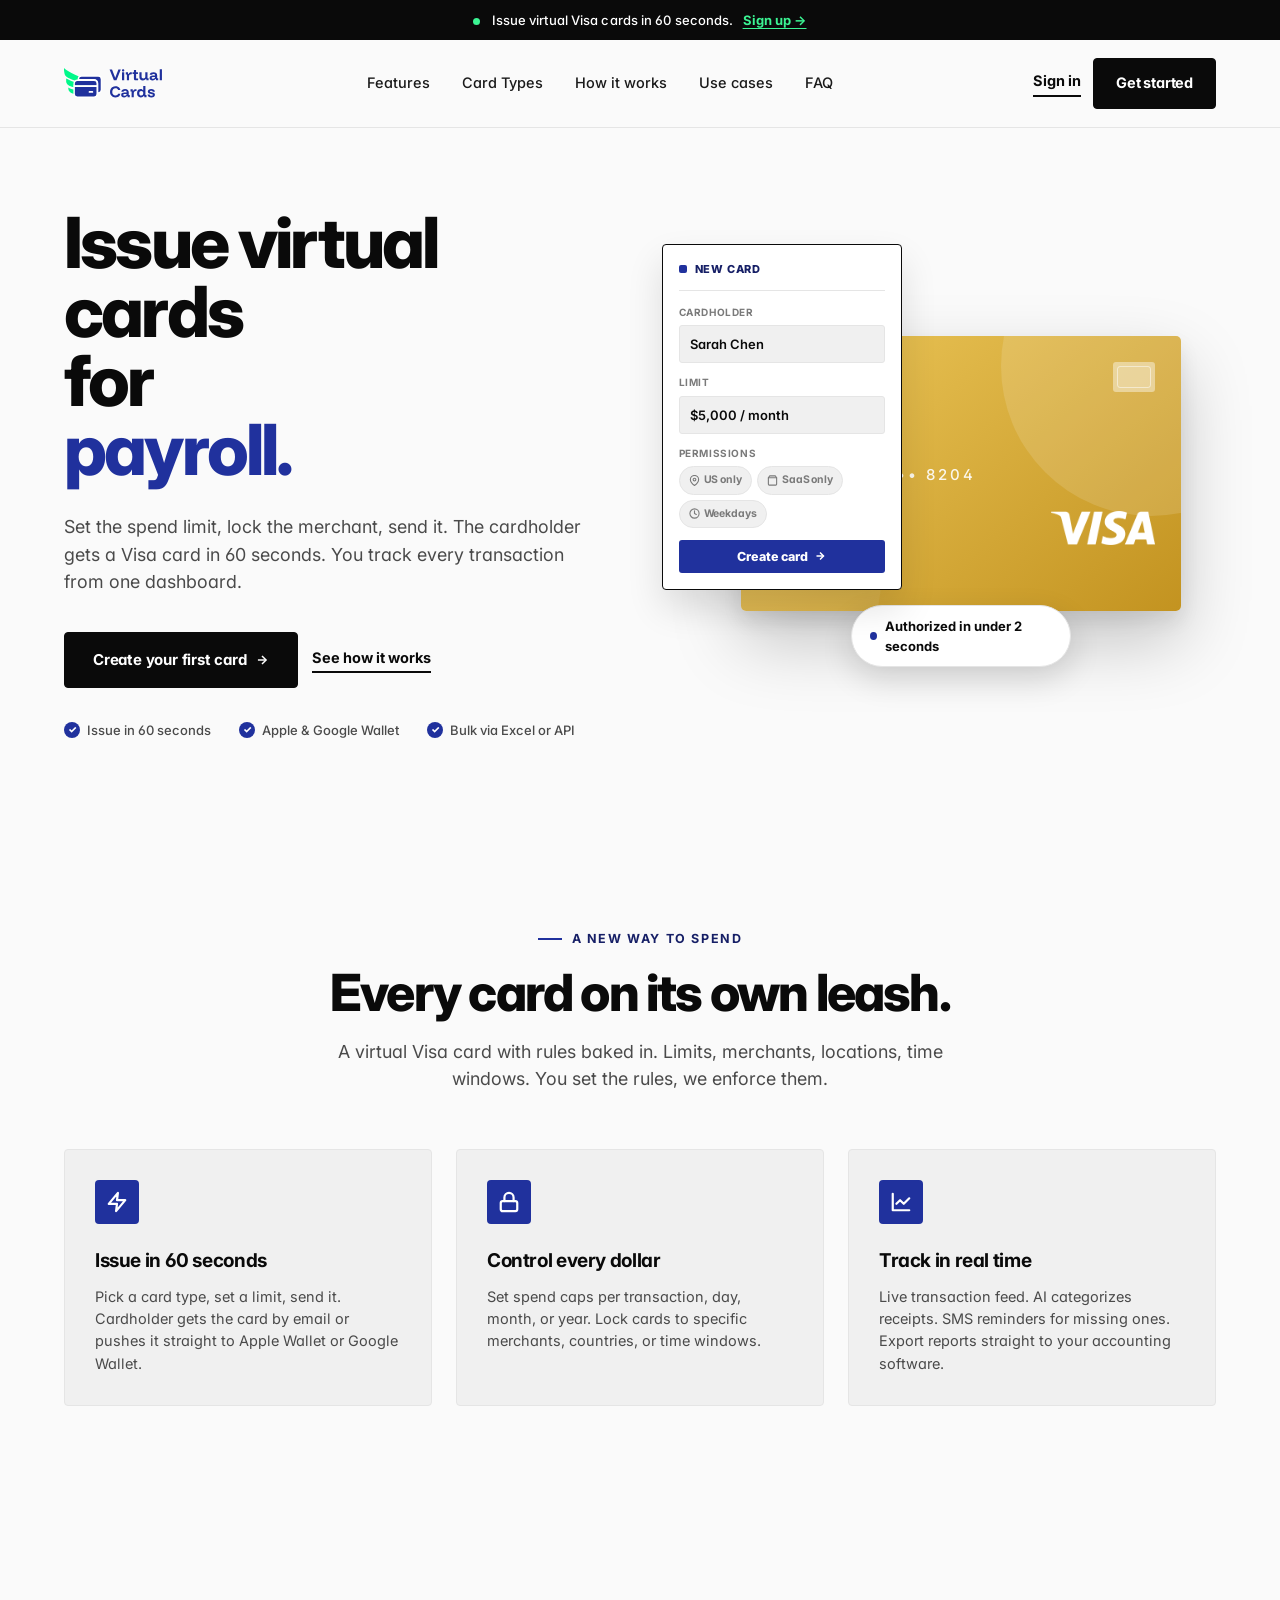
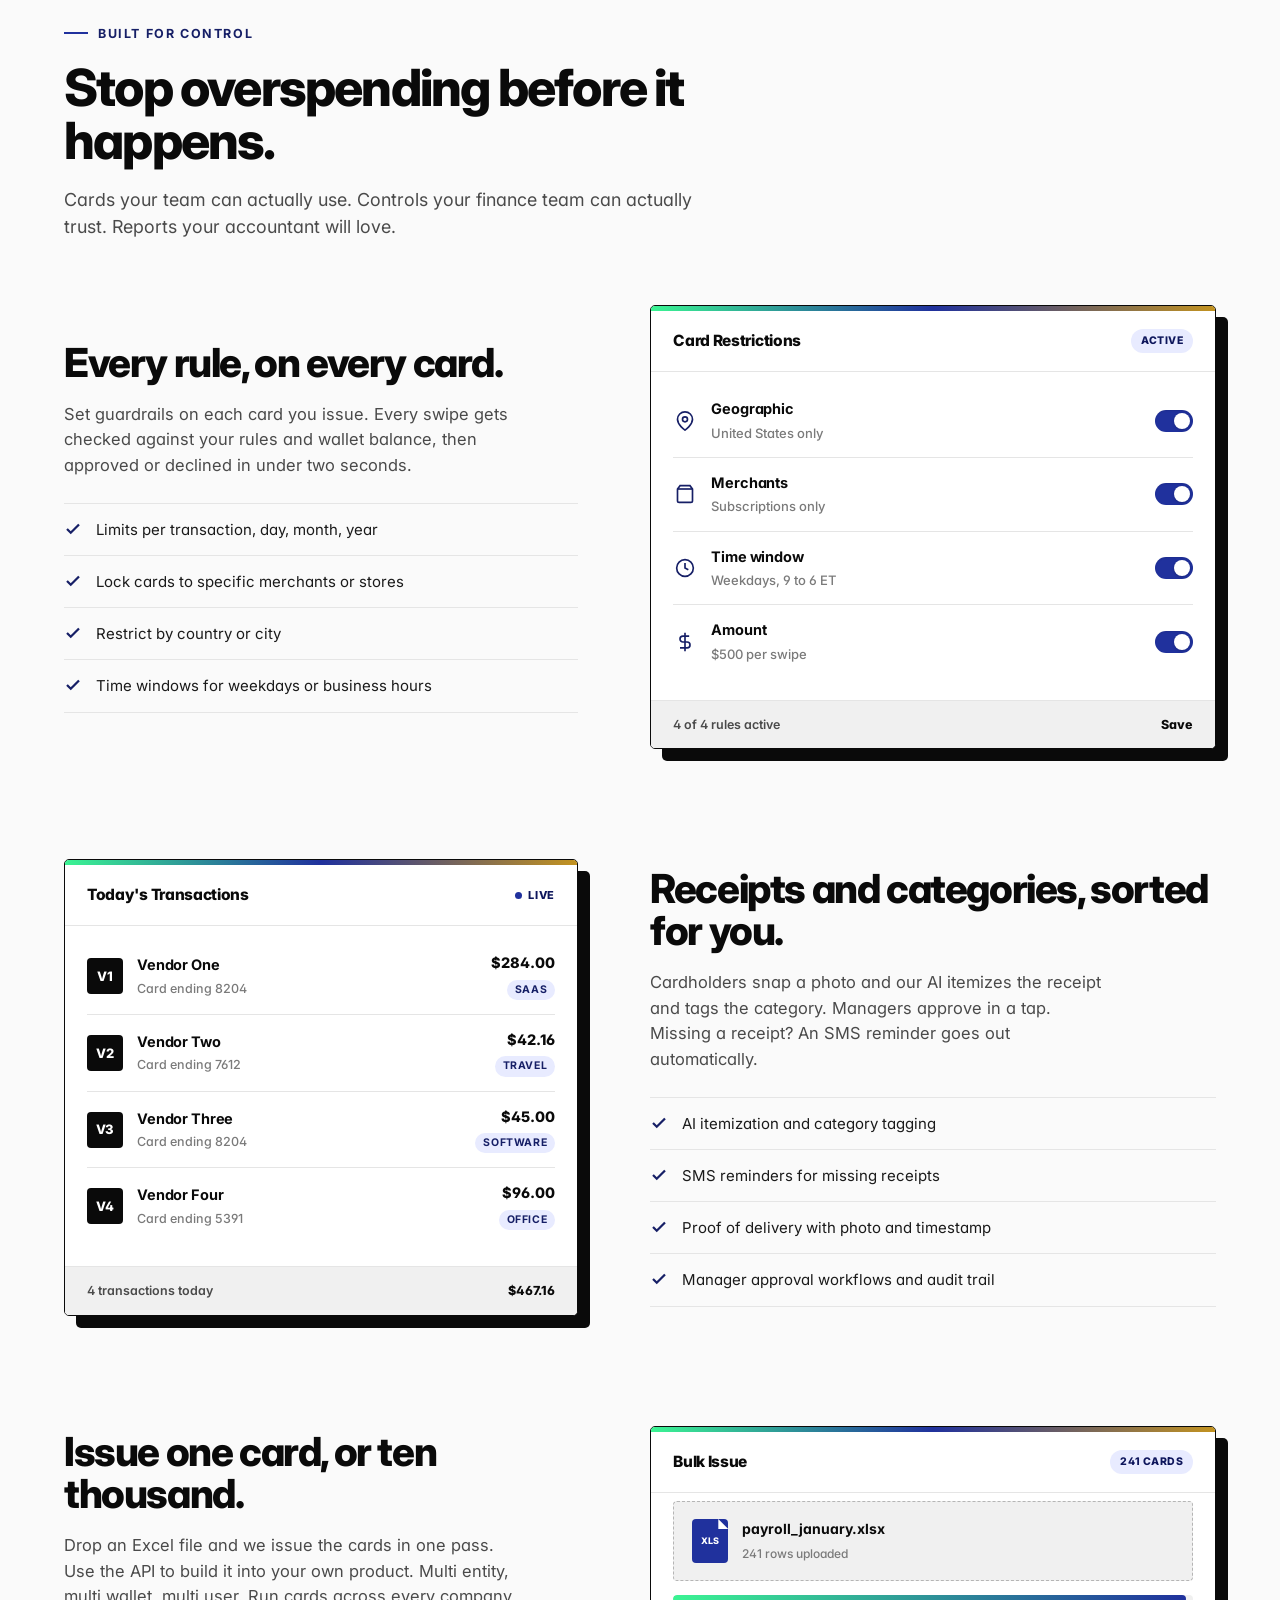
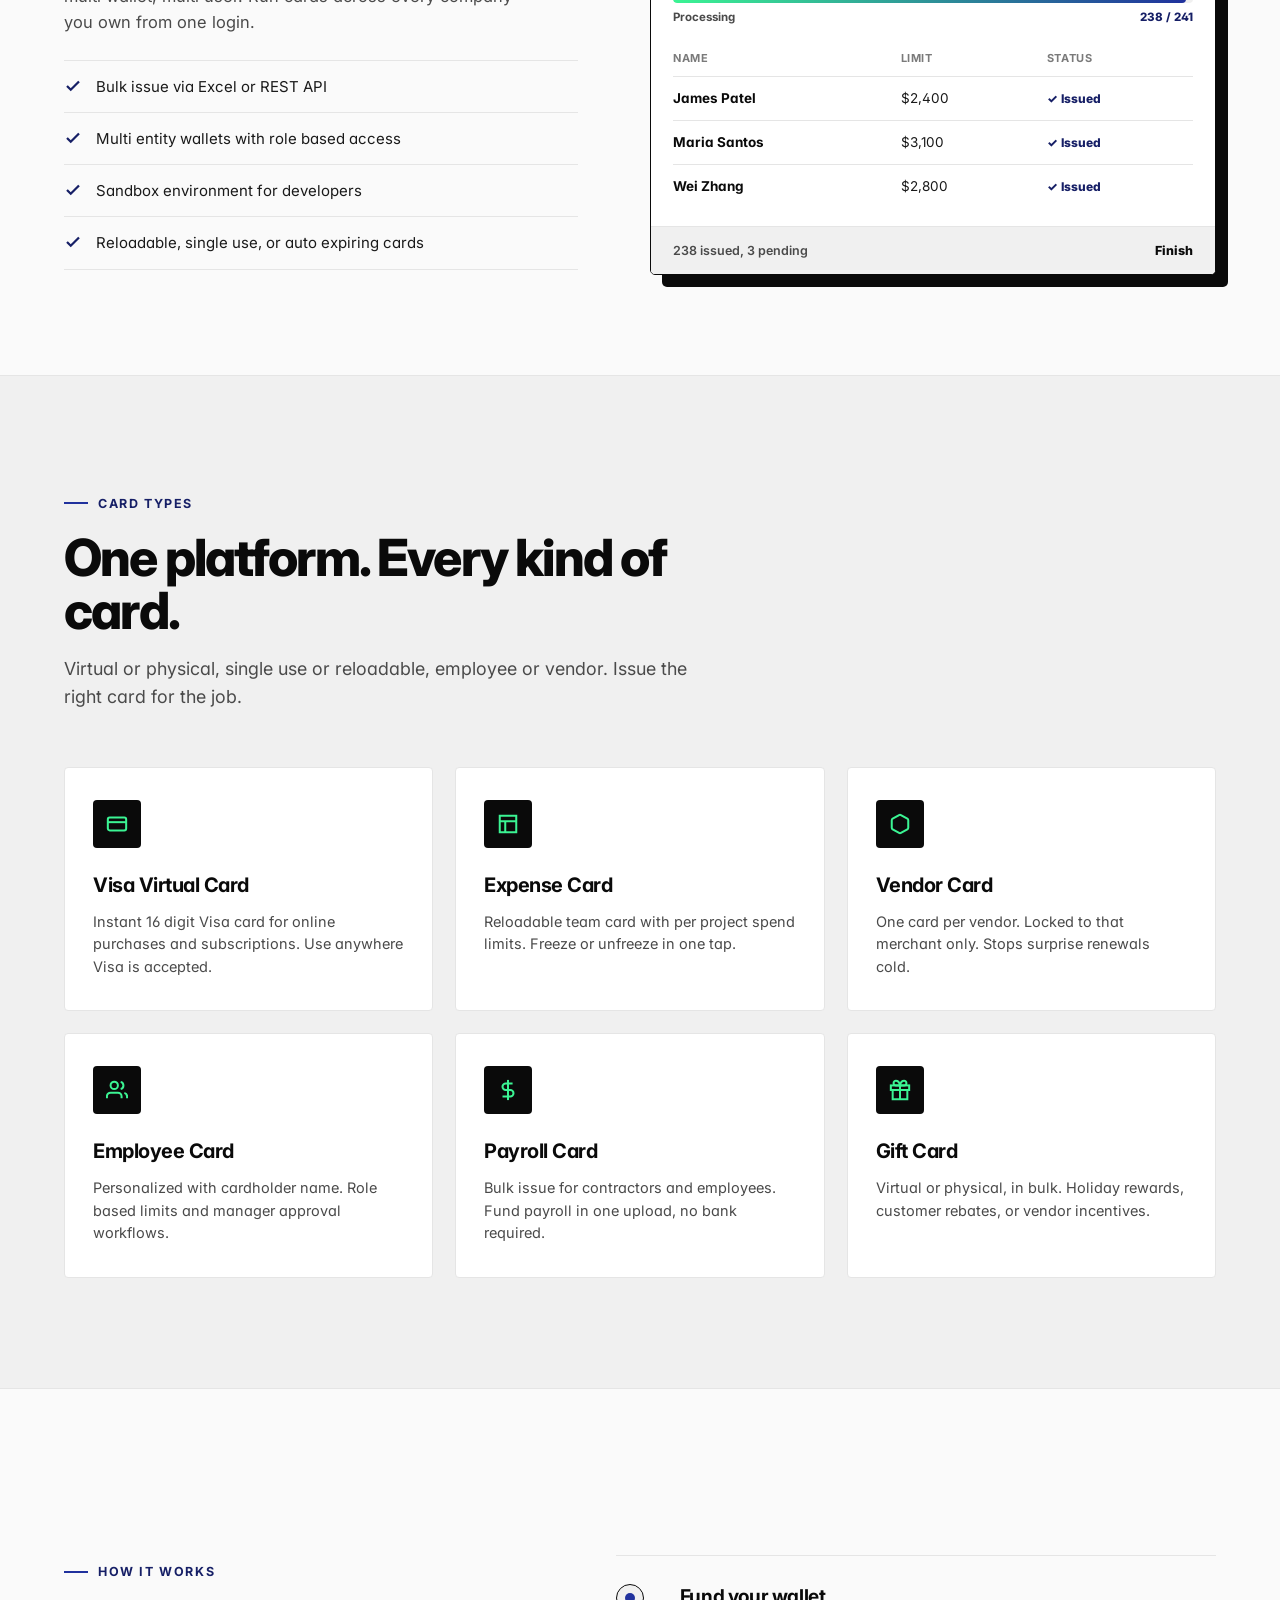
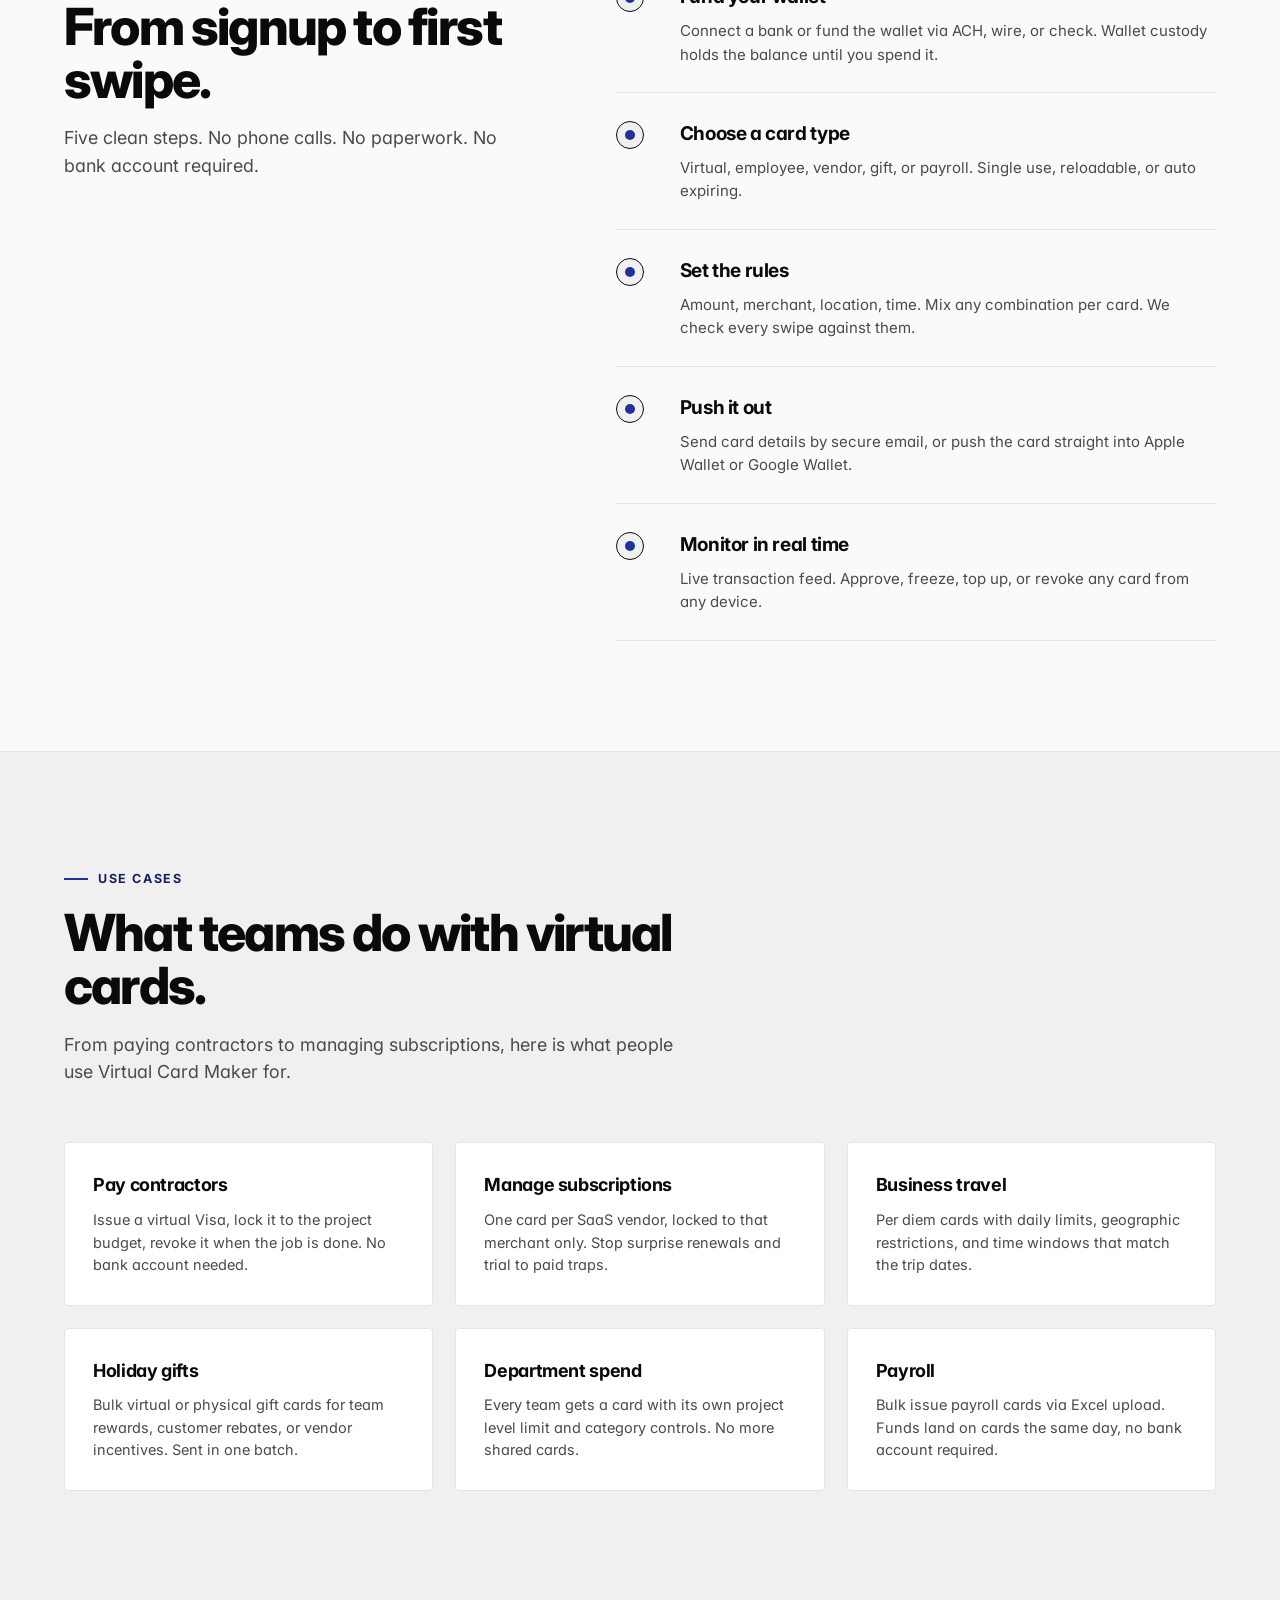
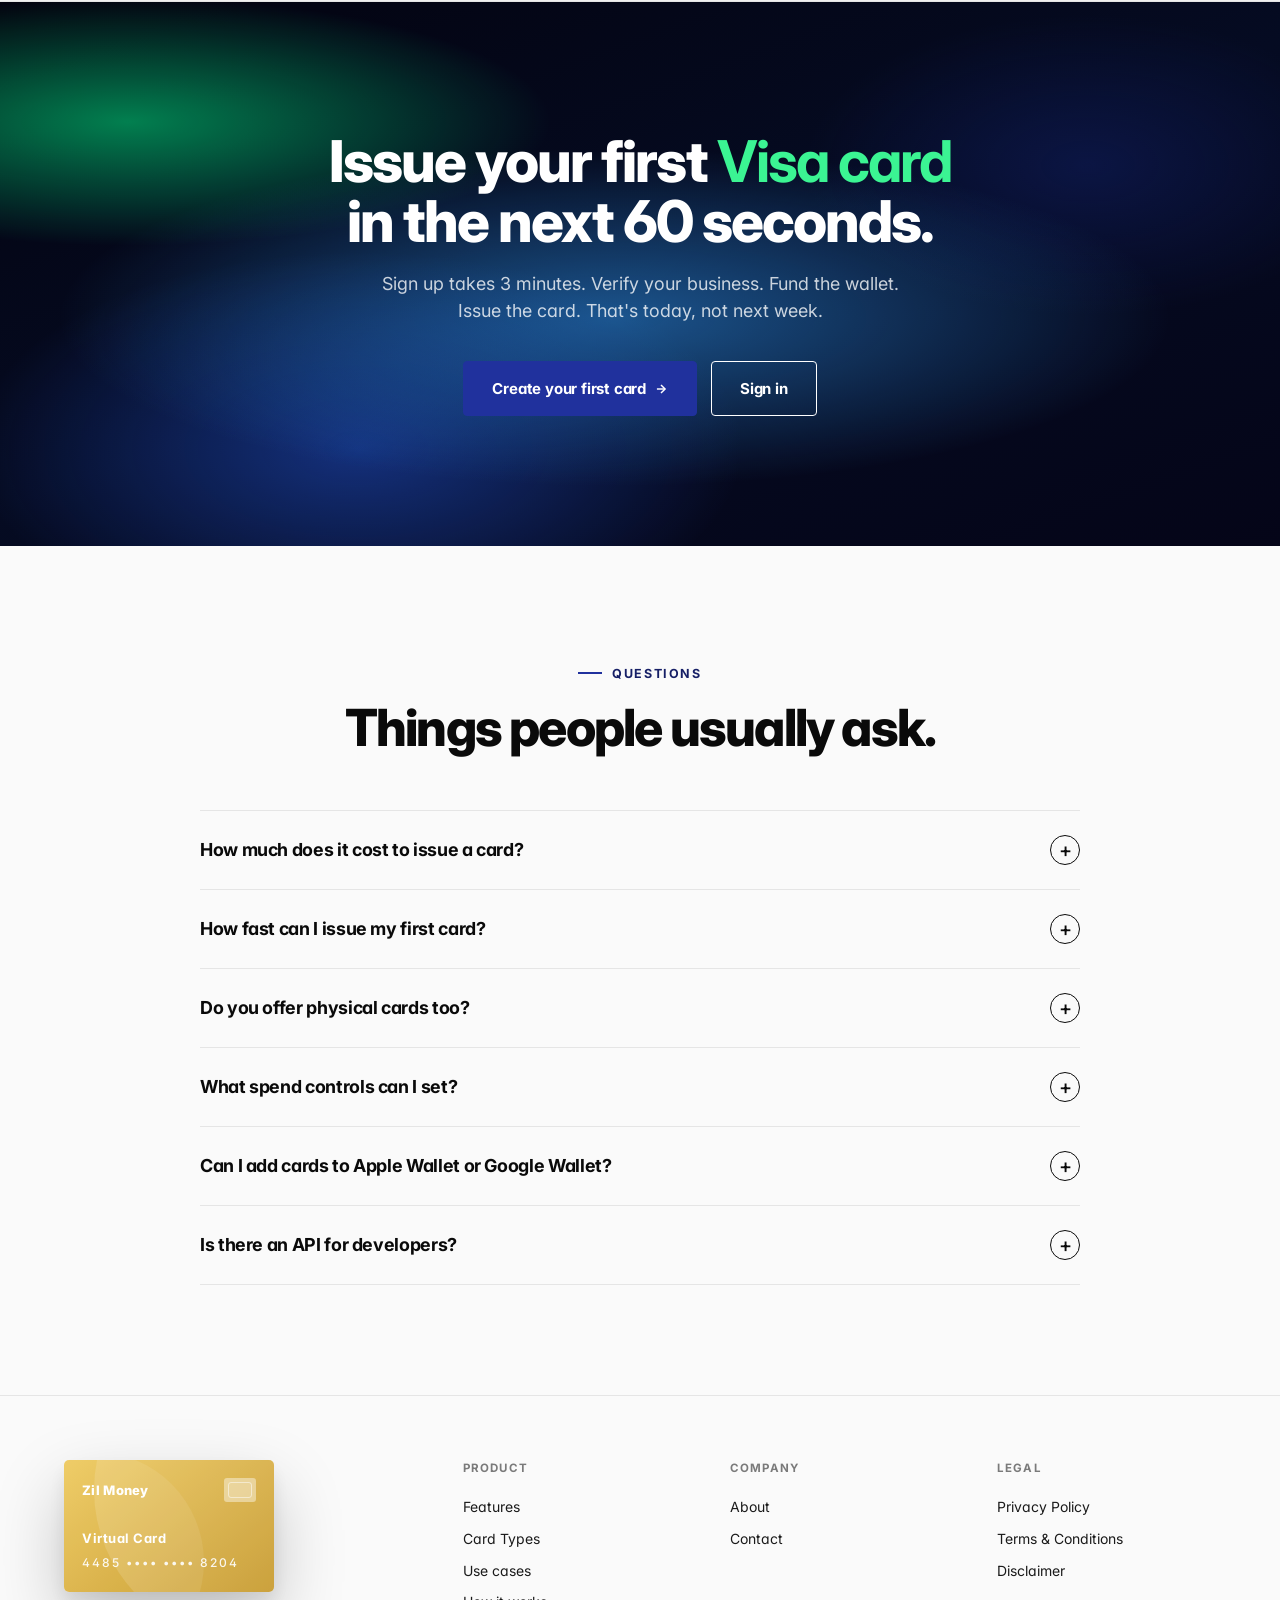
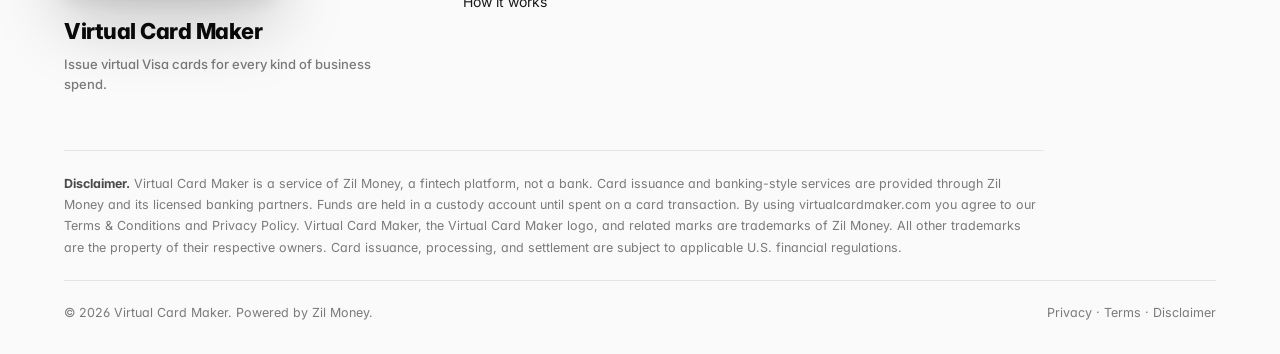
==== commit e3eab0fd: "Replace VISA text with official Visa logo on card mockups" ====
--- a/index.html
+++ b/index.html
@@ -257,7 +257,8 @@
   .vc-row3 { display: flex; justify-content: space-between; align-items: flex-end; margin-top: 18px; position: relative; z-index: 1; }
   .vc-label { font-size: 9.5px; opacity: 0.85; text-transform: uppercase; letter-spacing: 1.2px; font-weight: 600; }
   .vc-value { font-size: 14px; font-weight: 700; margin-top: 3px; }
-  .vc-logo { font-weight: 800; font-style: italic; font-size: 24px; letter-spacing: -0.8px; }
+  .vc-logo { font-weight: 800; font-style: italic; font-size: 24px; letter-spacing: -0.8px; display: flex; align-items: center; }
+  .vc-logo img { height: 1.4em; width: auto; display: block; }
 
   /* SMALL CARD (footer + reuse) */
   .visa-card.small { padding: 18px; }
@@ -980,7 +981,7 @@
                 <div class="vc-label" id="vcRole">Marketing Team</div>
                 <div class="vc-value fade-el" id="vcLimit">$5,000 / month</div>
               </div>
-              <div class="vc-logo">VISA</div>
+              <div class="vc-logo"><img src="assets/visa-white.png" alt="Visa"></div>
             </div>
           </div>
 
@@ -1420,7 +1421,7 @@
                 <div class="vc-label">Issued by</div>
                 <div class="vc-value">Zil Money</div>
               </div>
-              <div class="vc-logo">VISA</div>
+              <div class="vc-logo"><img src="assets/visa-white.png" alt="Visa"></div>
             </div>
           </div>
         </div>
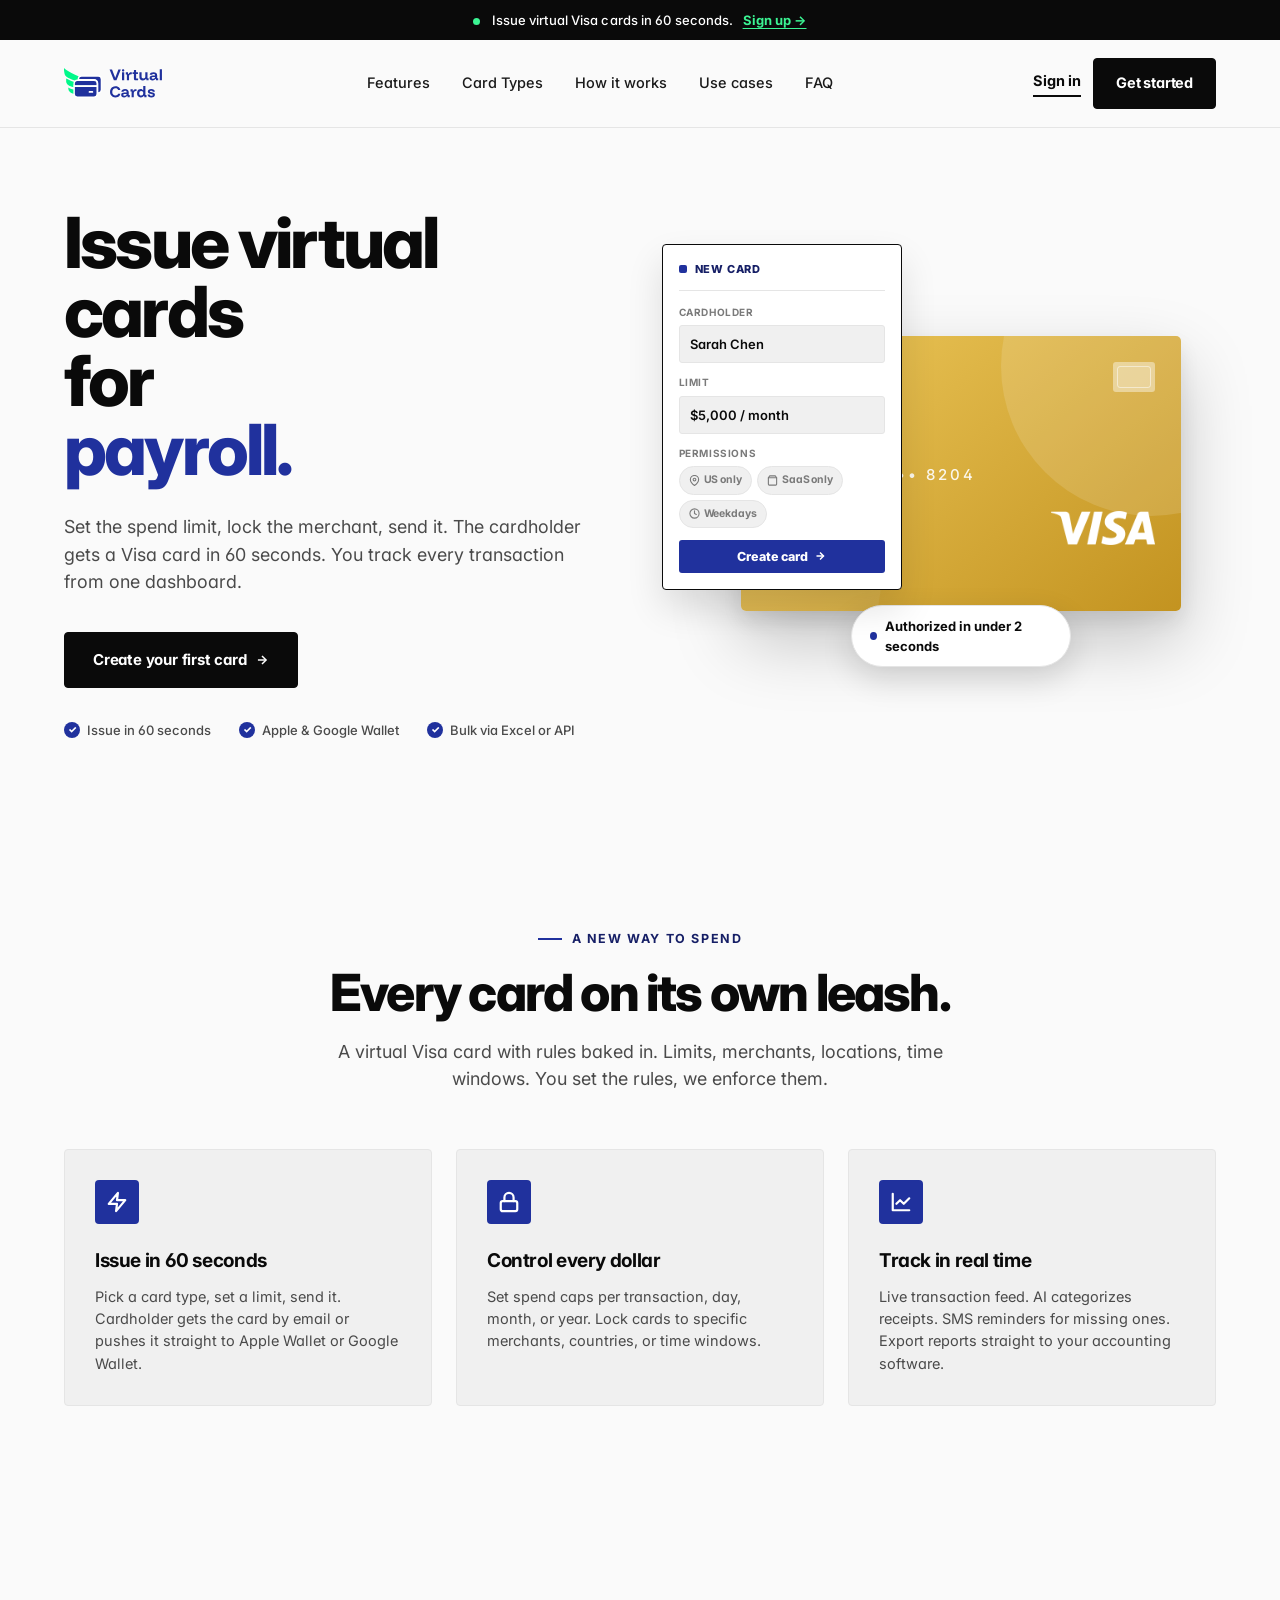
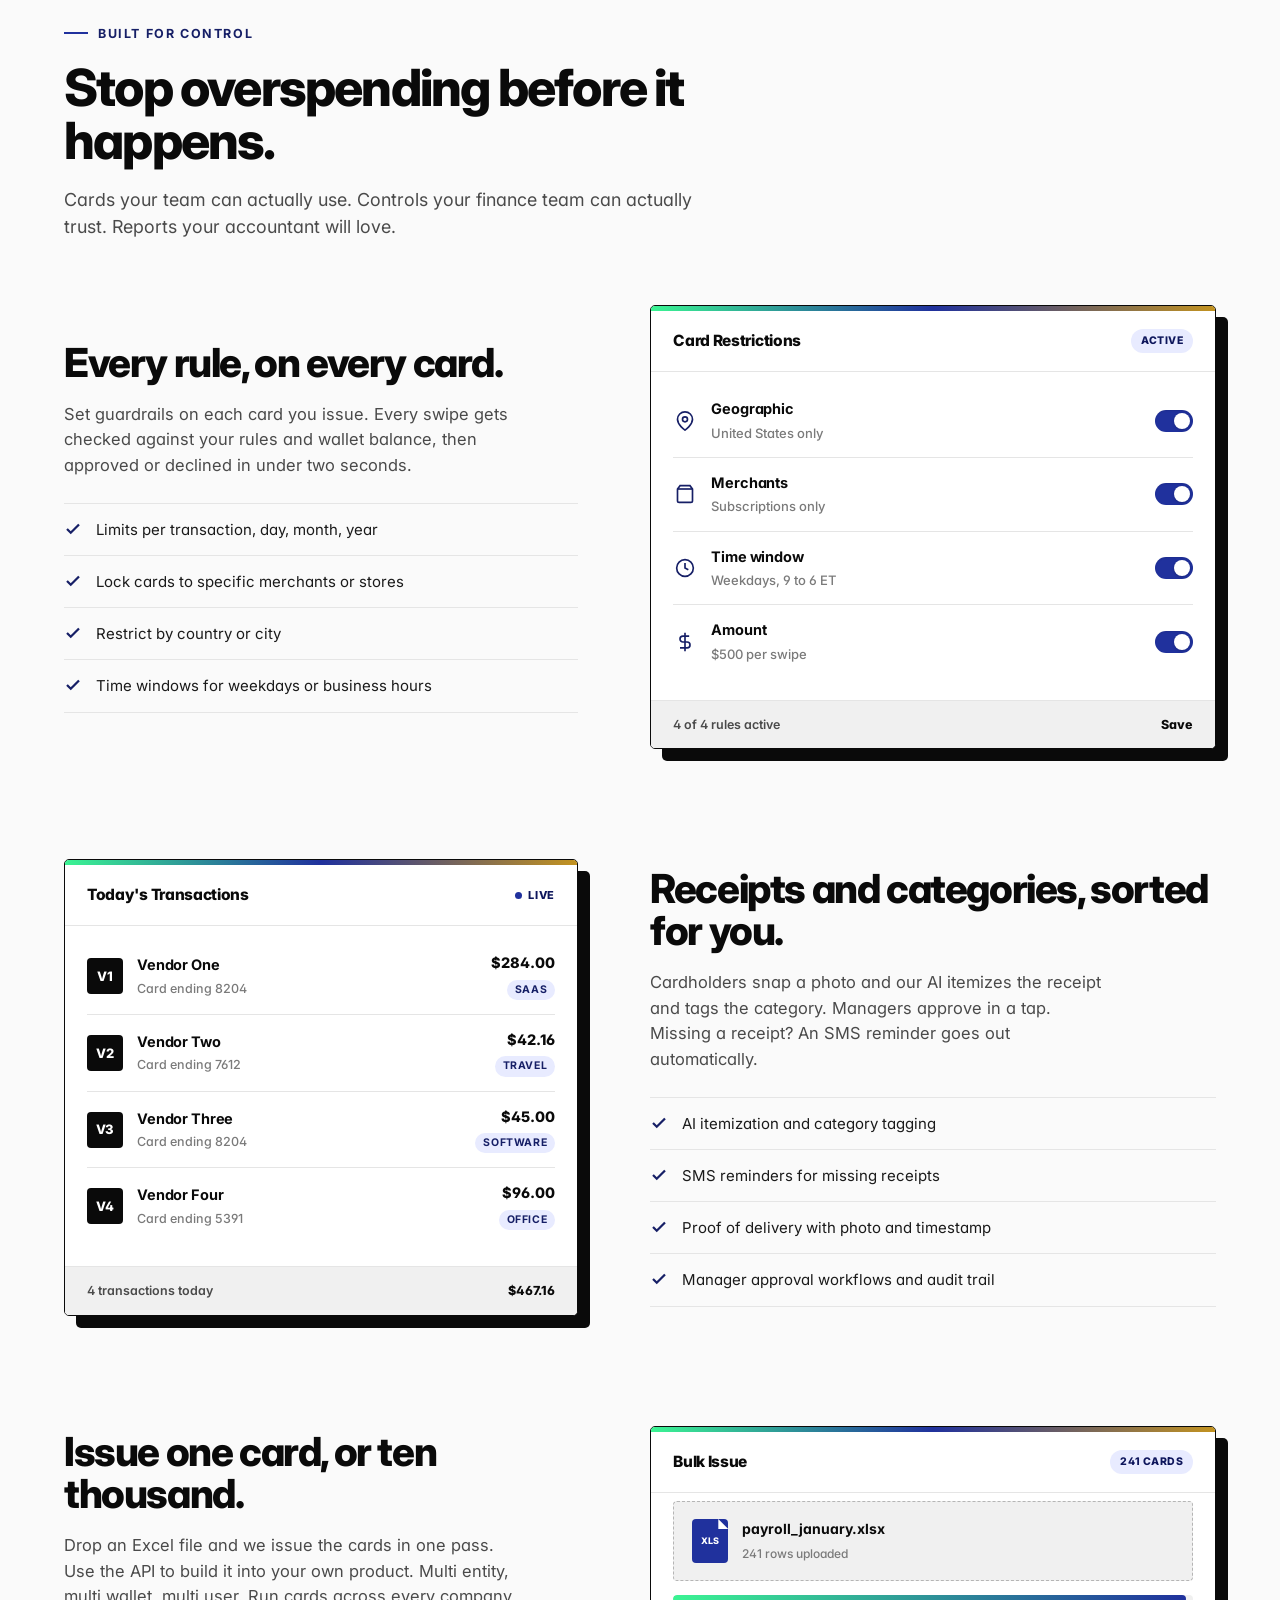
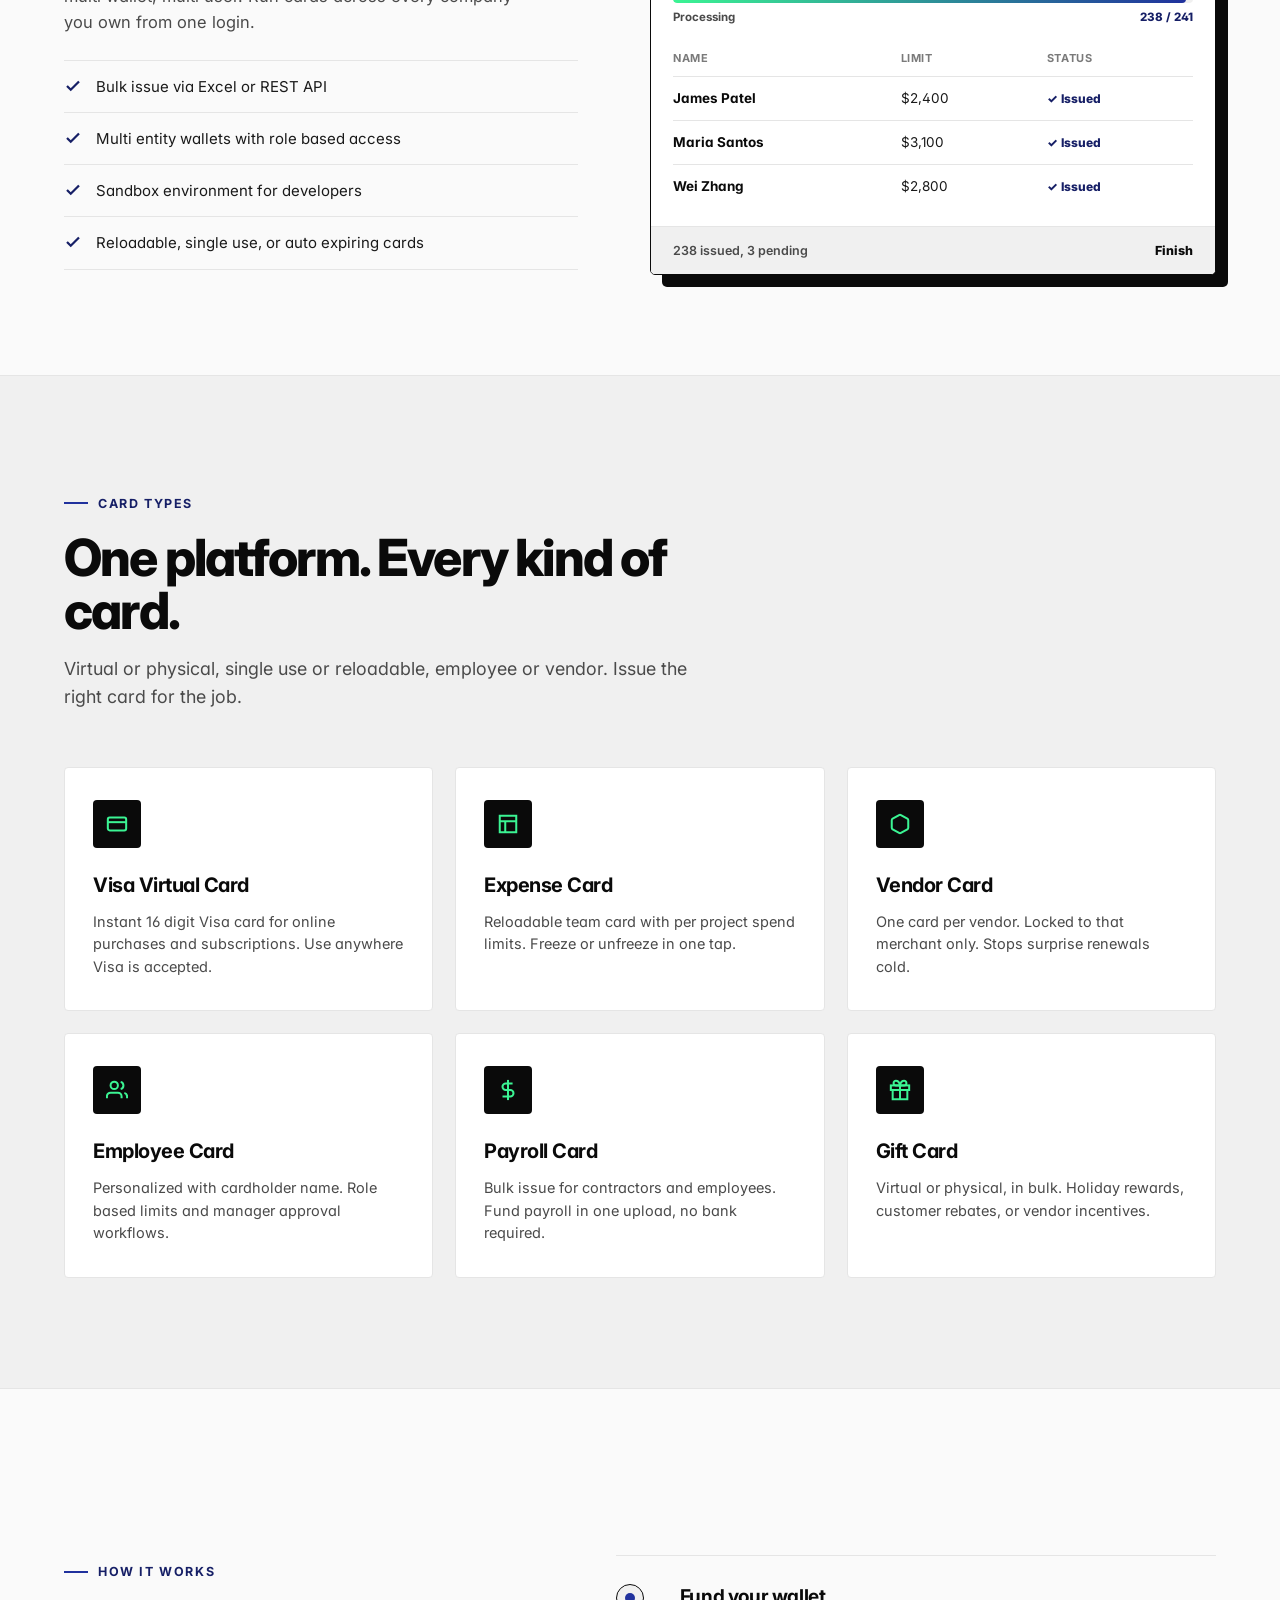
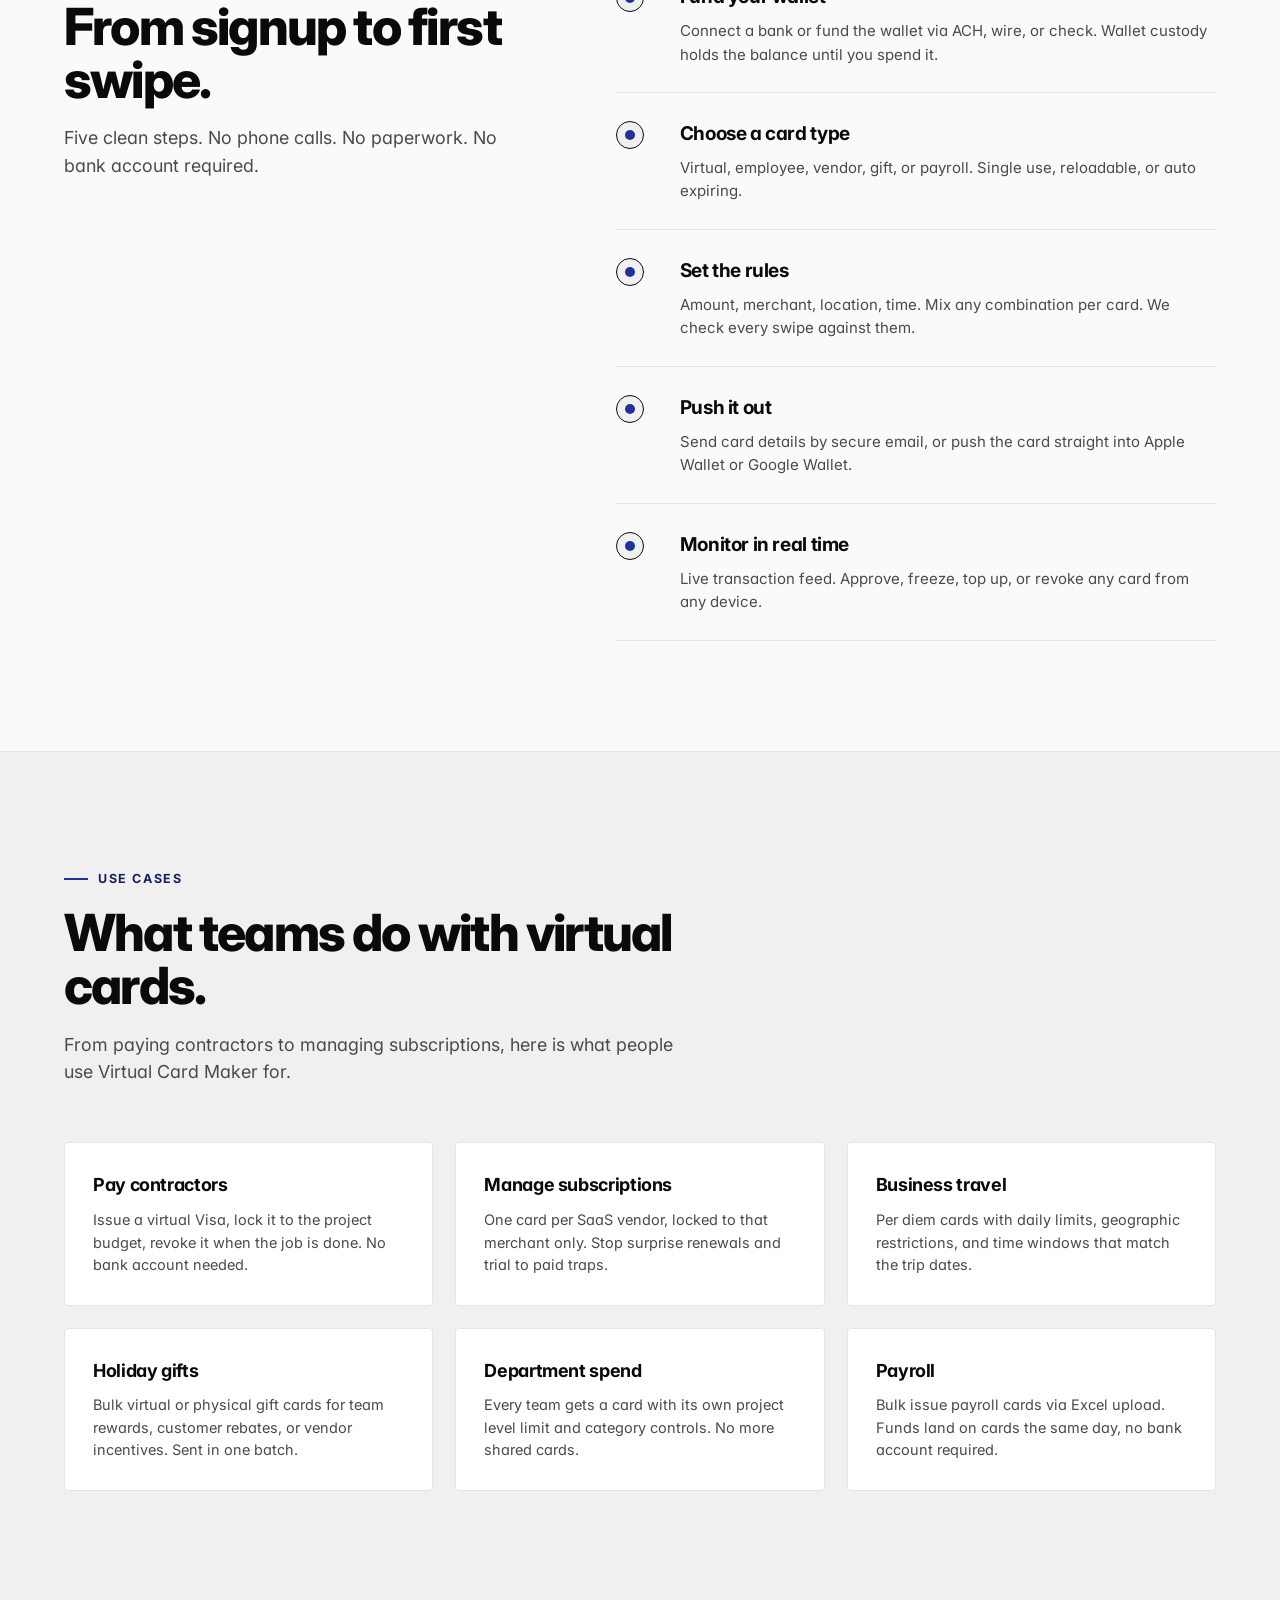
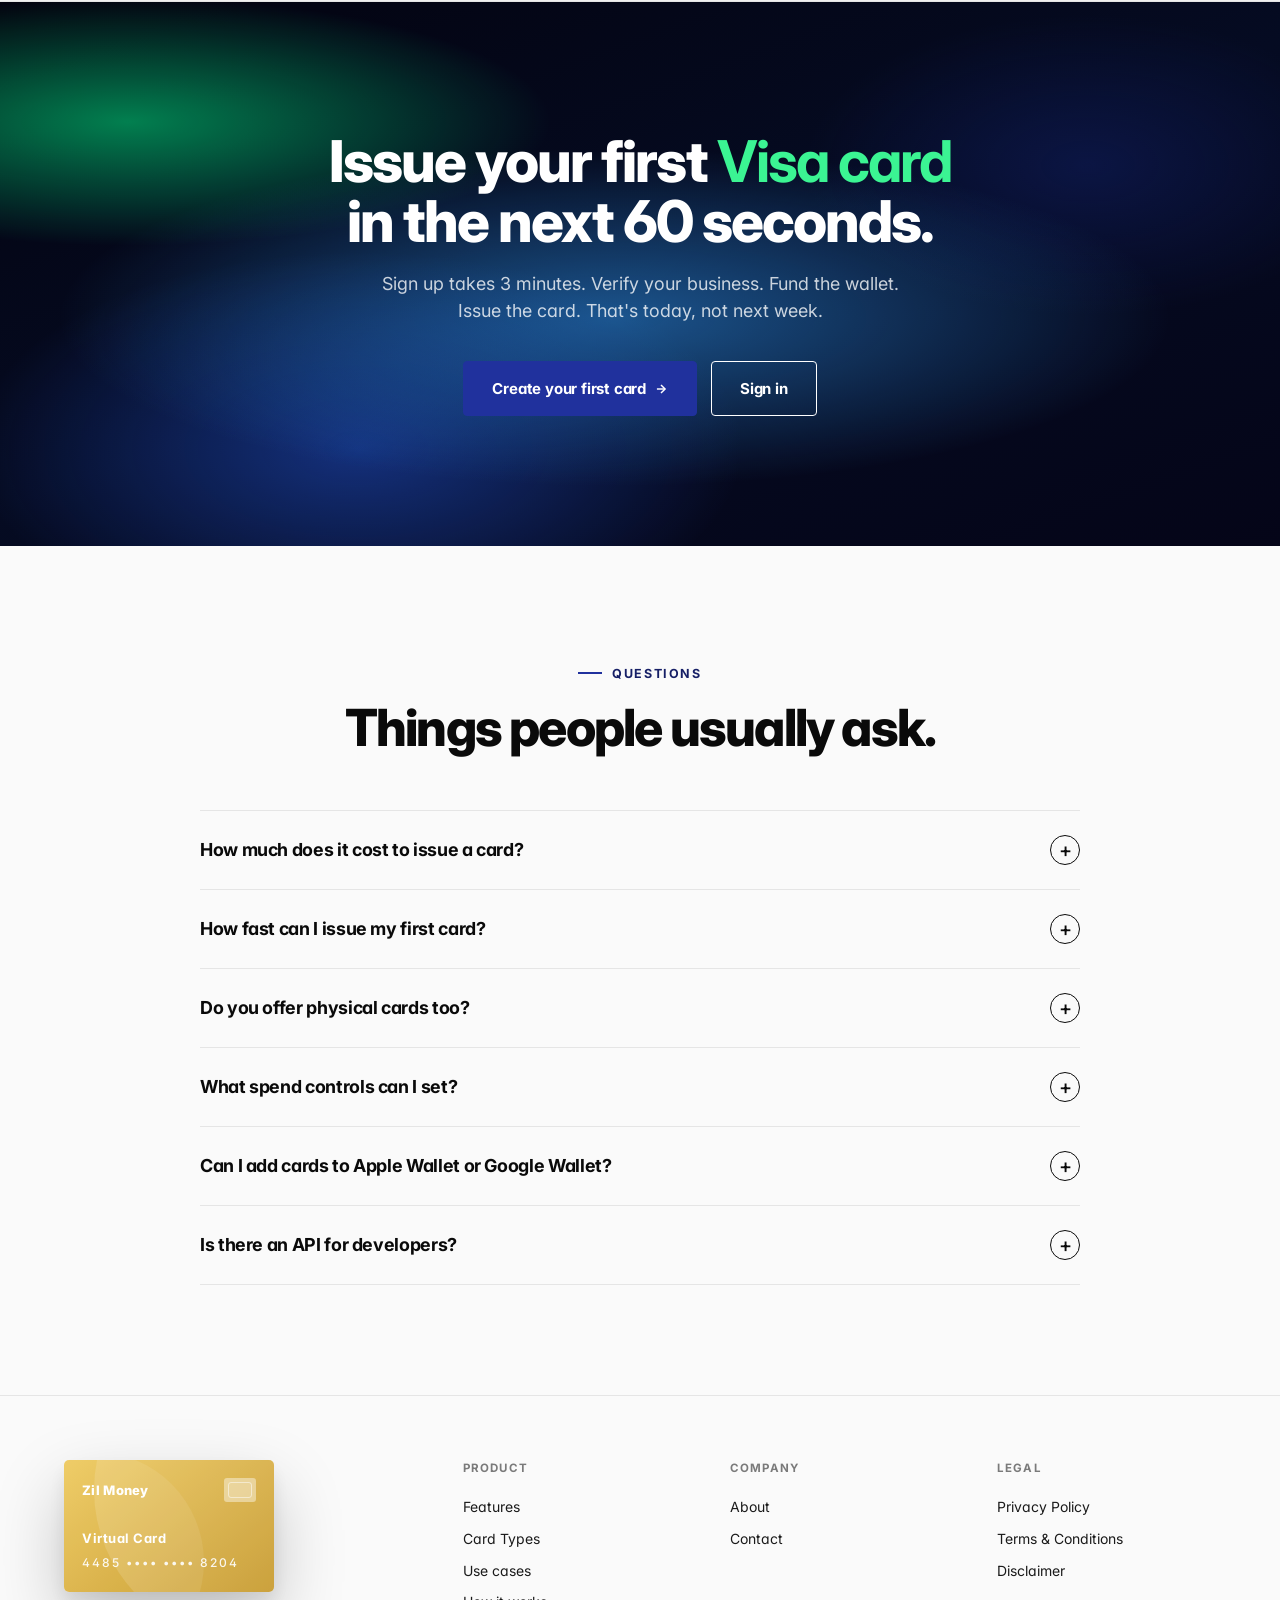
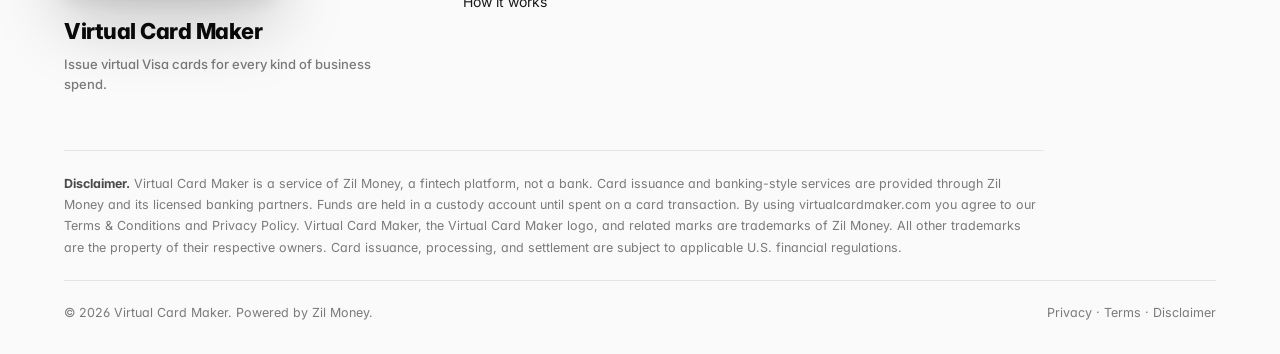
==== commit 0b42d120: "Remove 'See how it works' link from hero CTA" ====
--- a/index.html
+++ b/index.html
@@ -912,7 +912,6 @@
             Create your first card
             <svg width="14" height="14" viewBox="0 0 24 24" fill="none" stroke="currentColor" stroke-width="2.5"><path d="M5 12h14"/><path d="M12 5l7 7-7 7"/></svg>
           </a>
-          <a href="#how" class="btn-link">See how it works</a>
         </div>
         <div class="hero-foot">
           <span><span class="ck">✓</span> Issue in 60 seconds</span>
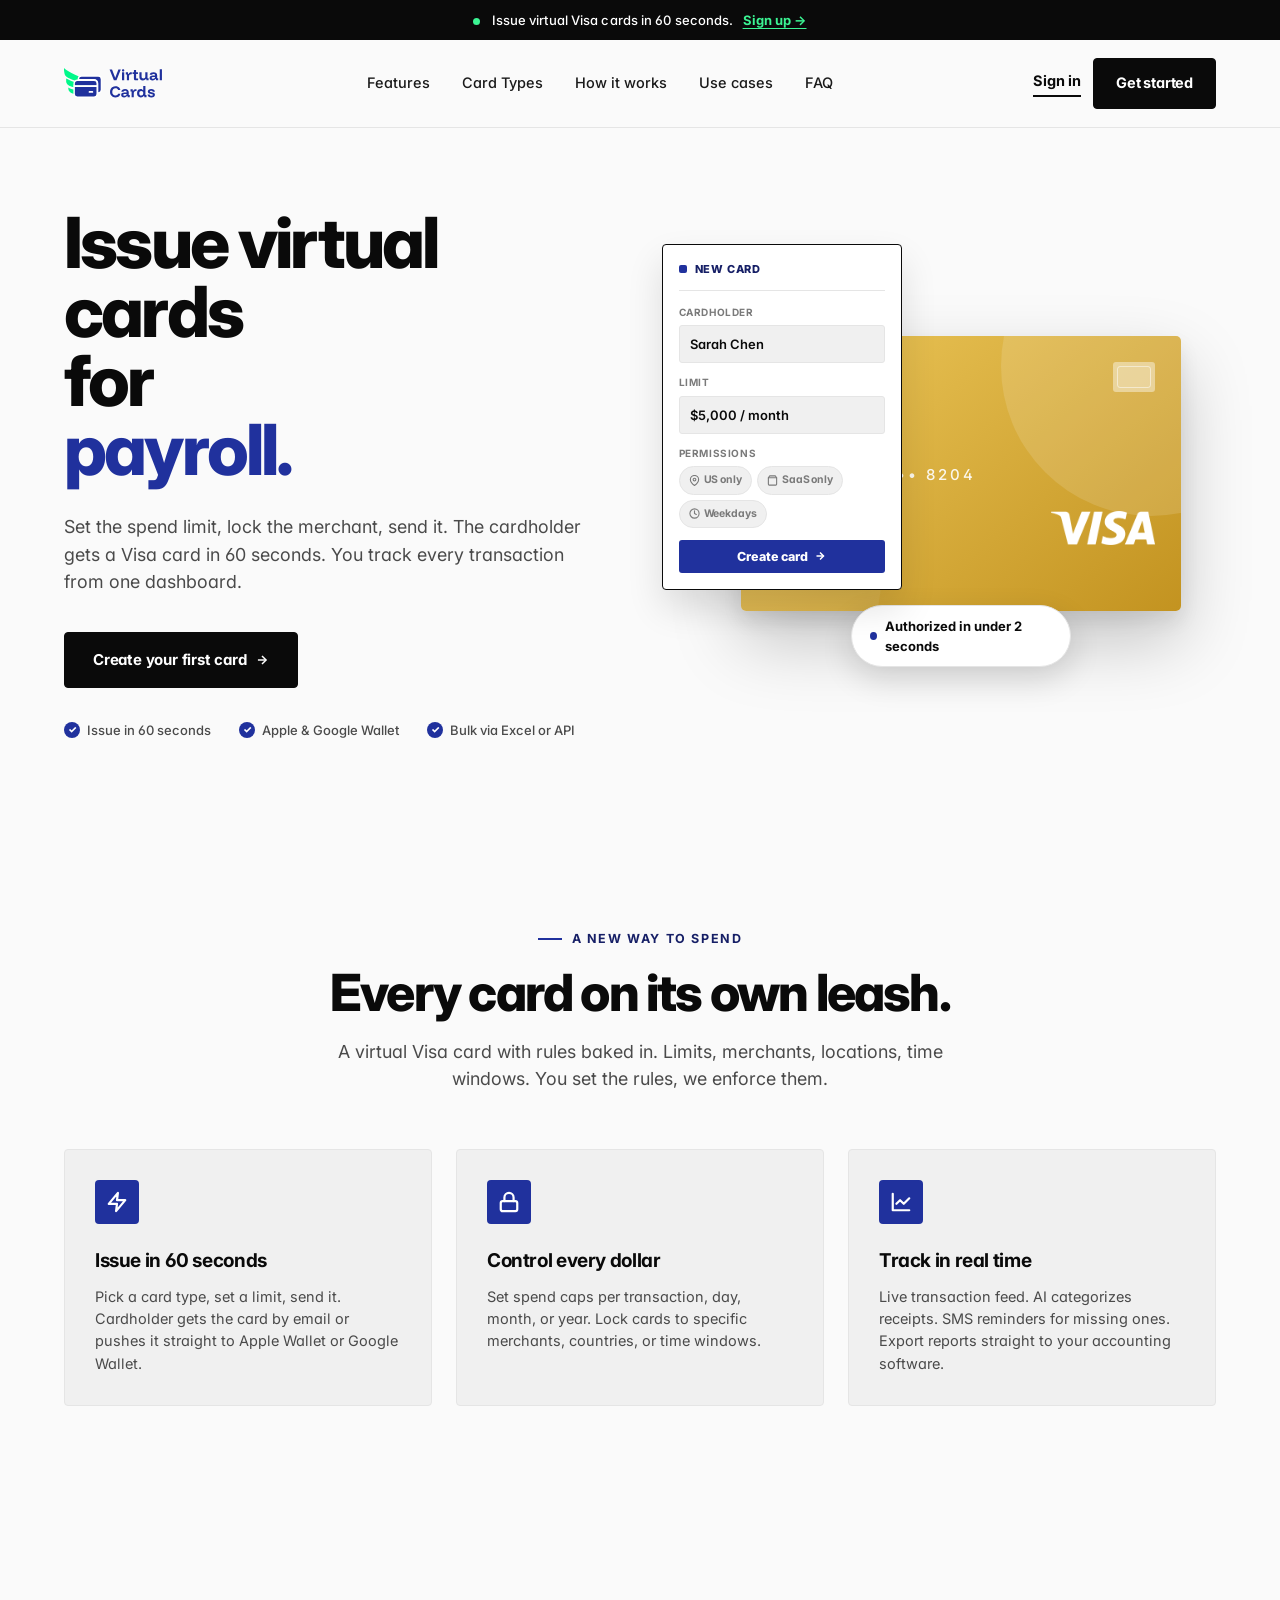
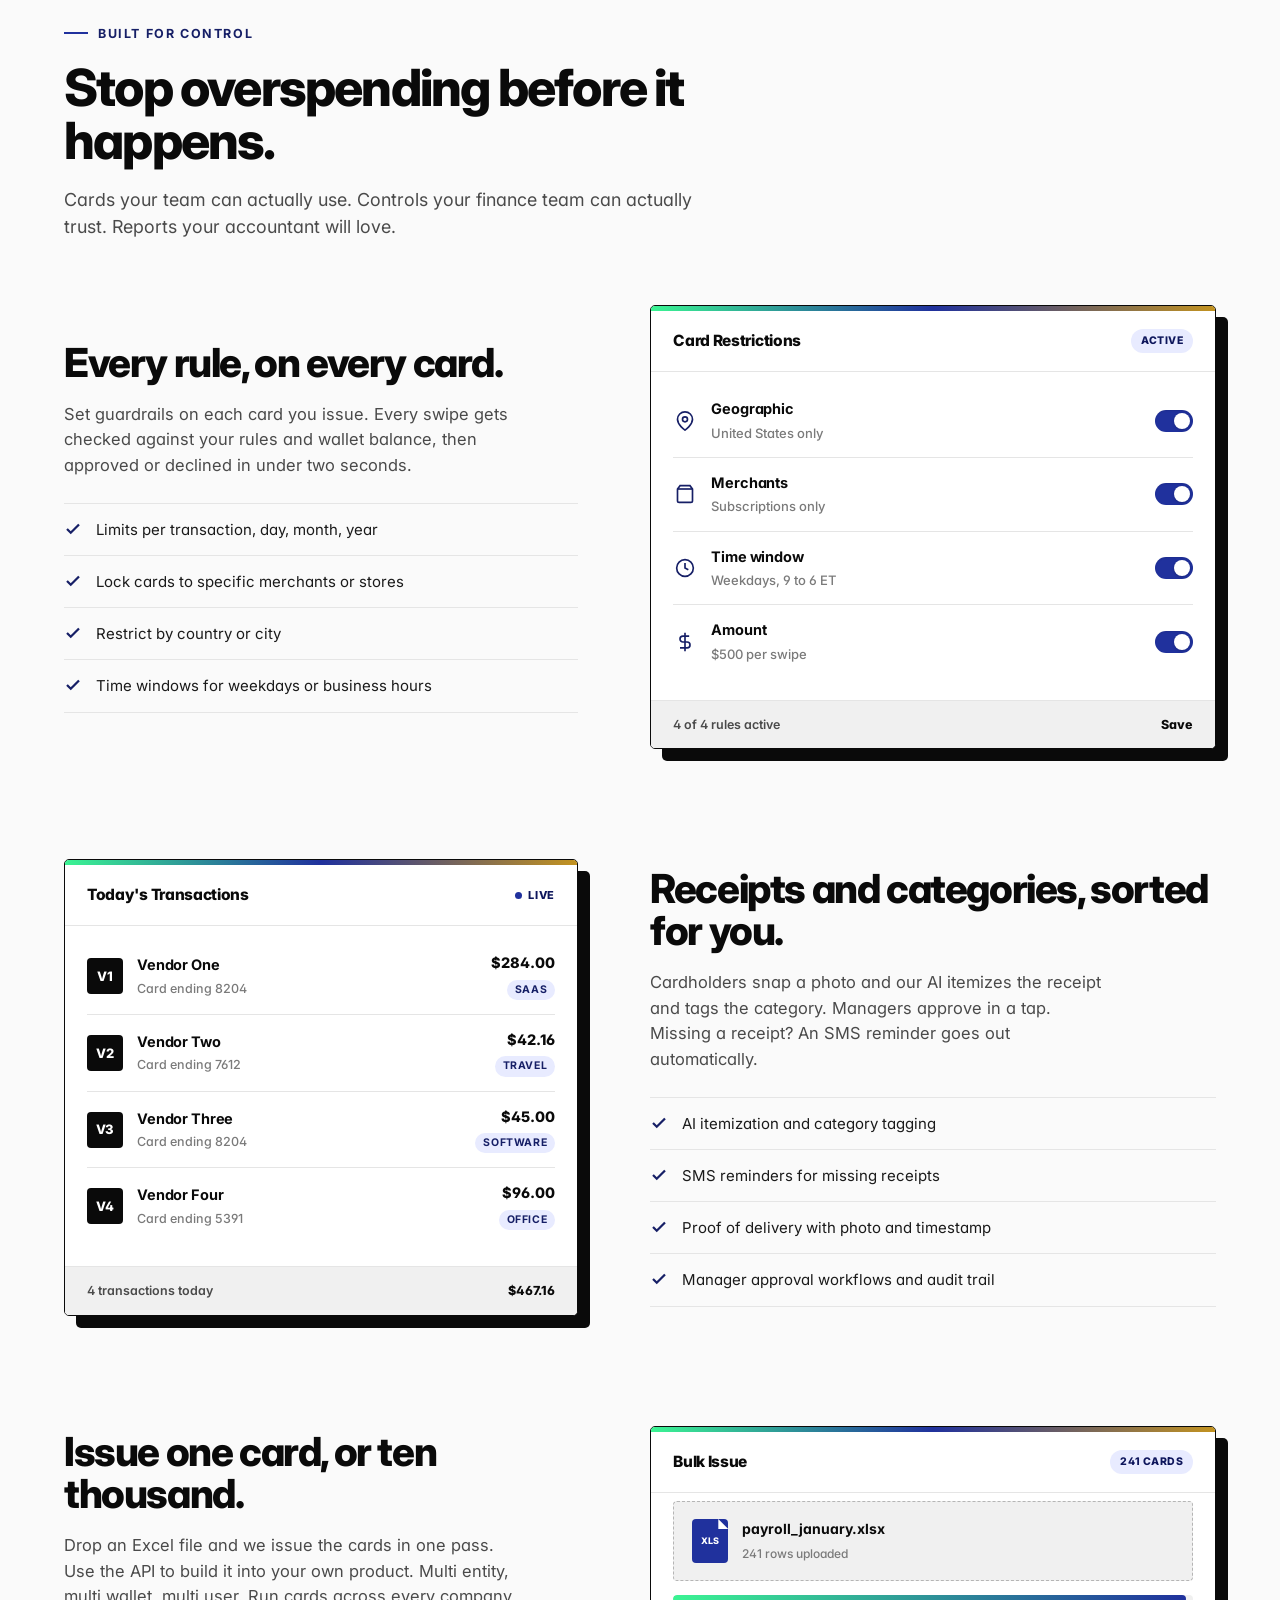
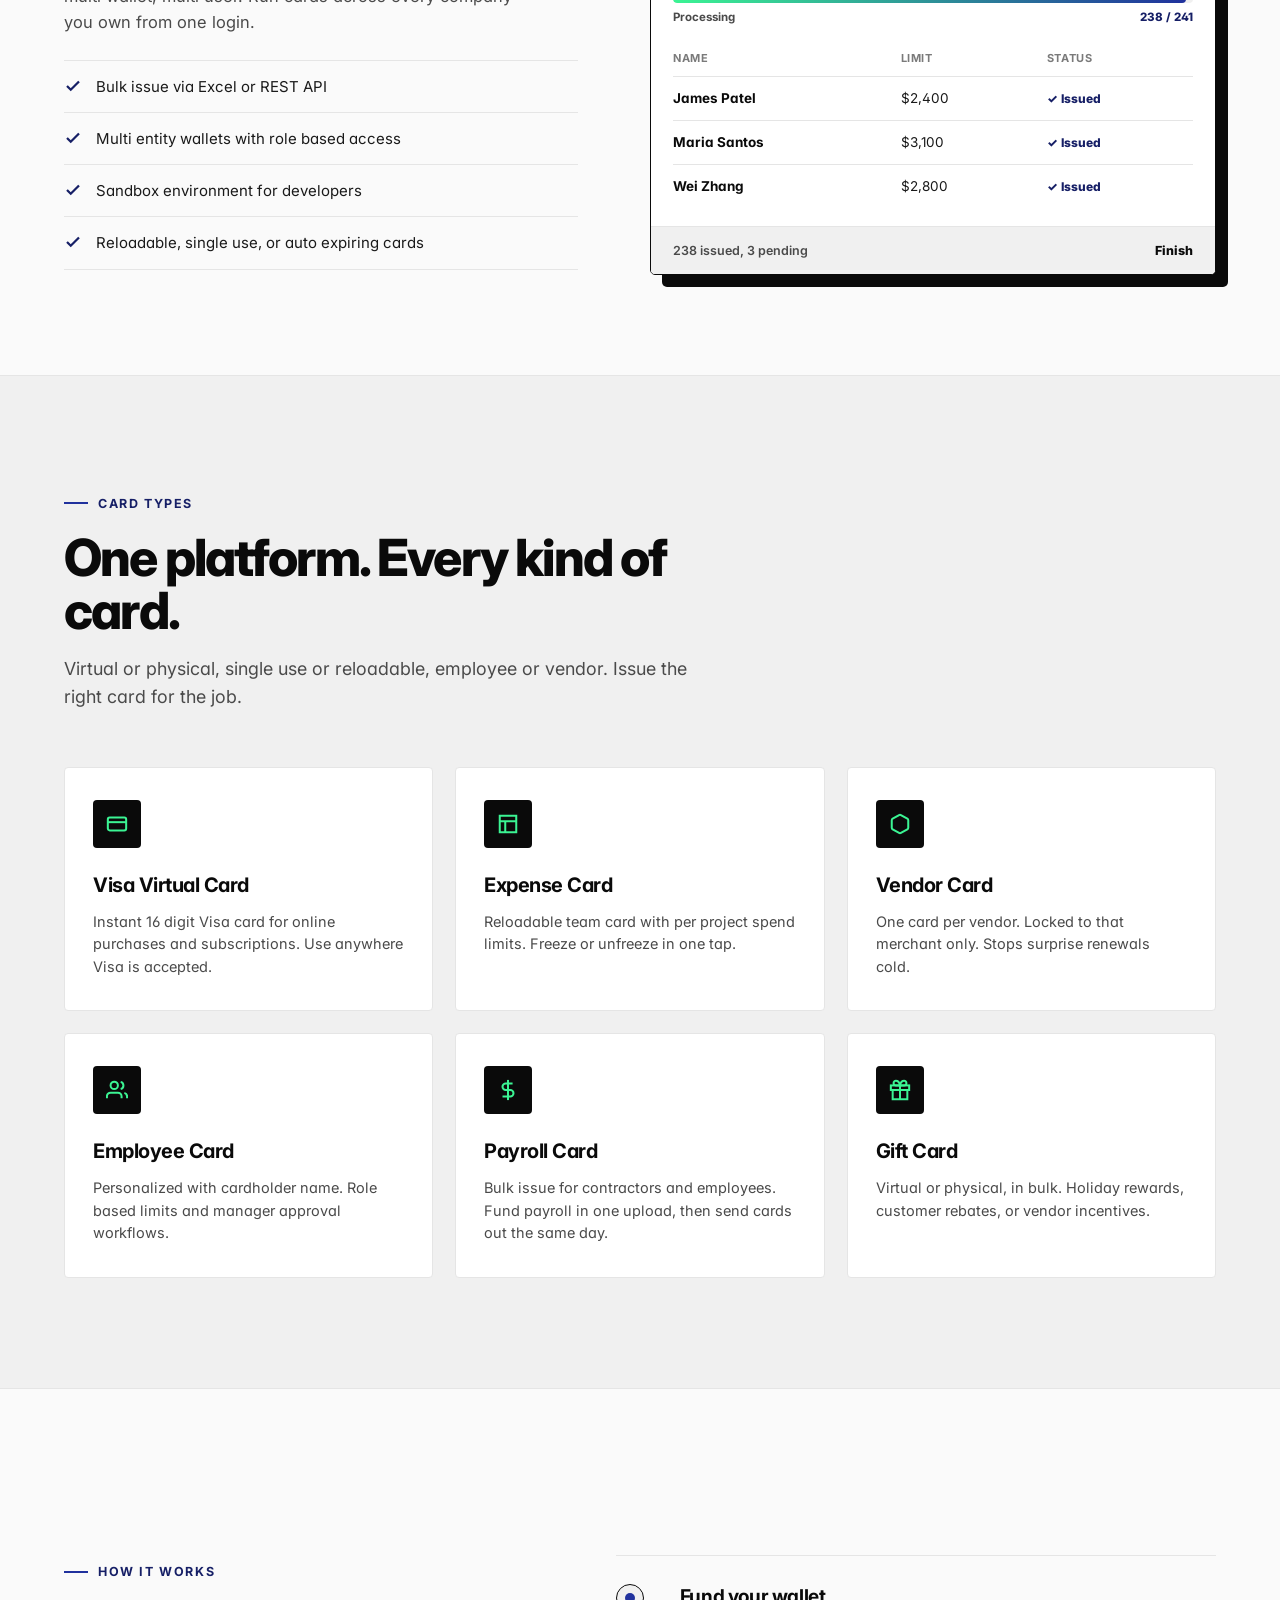
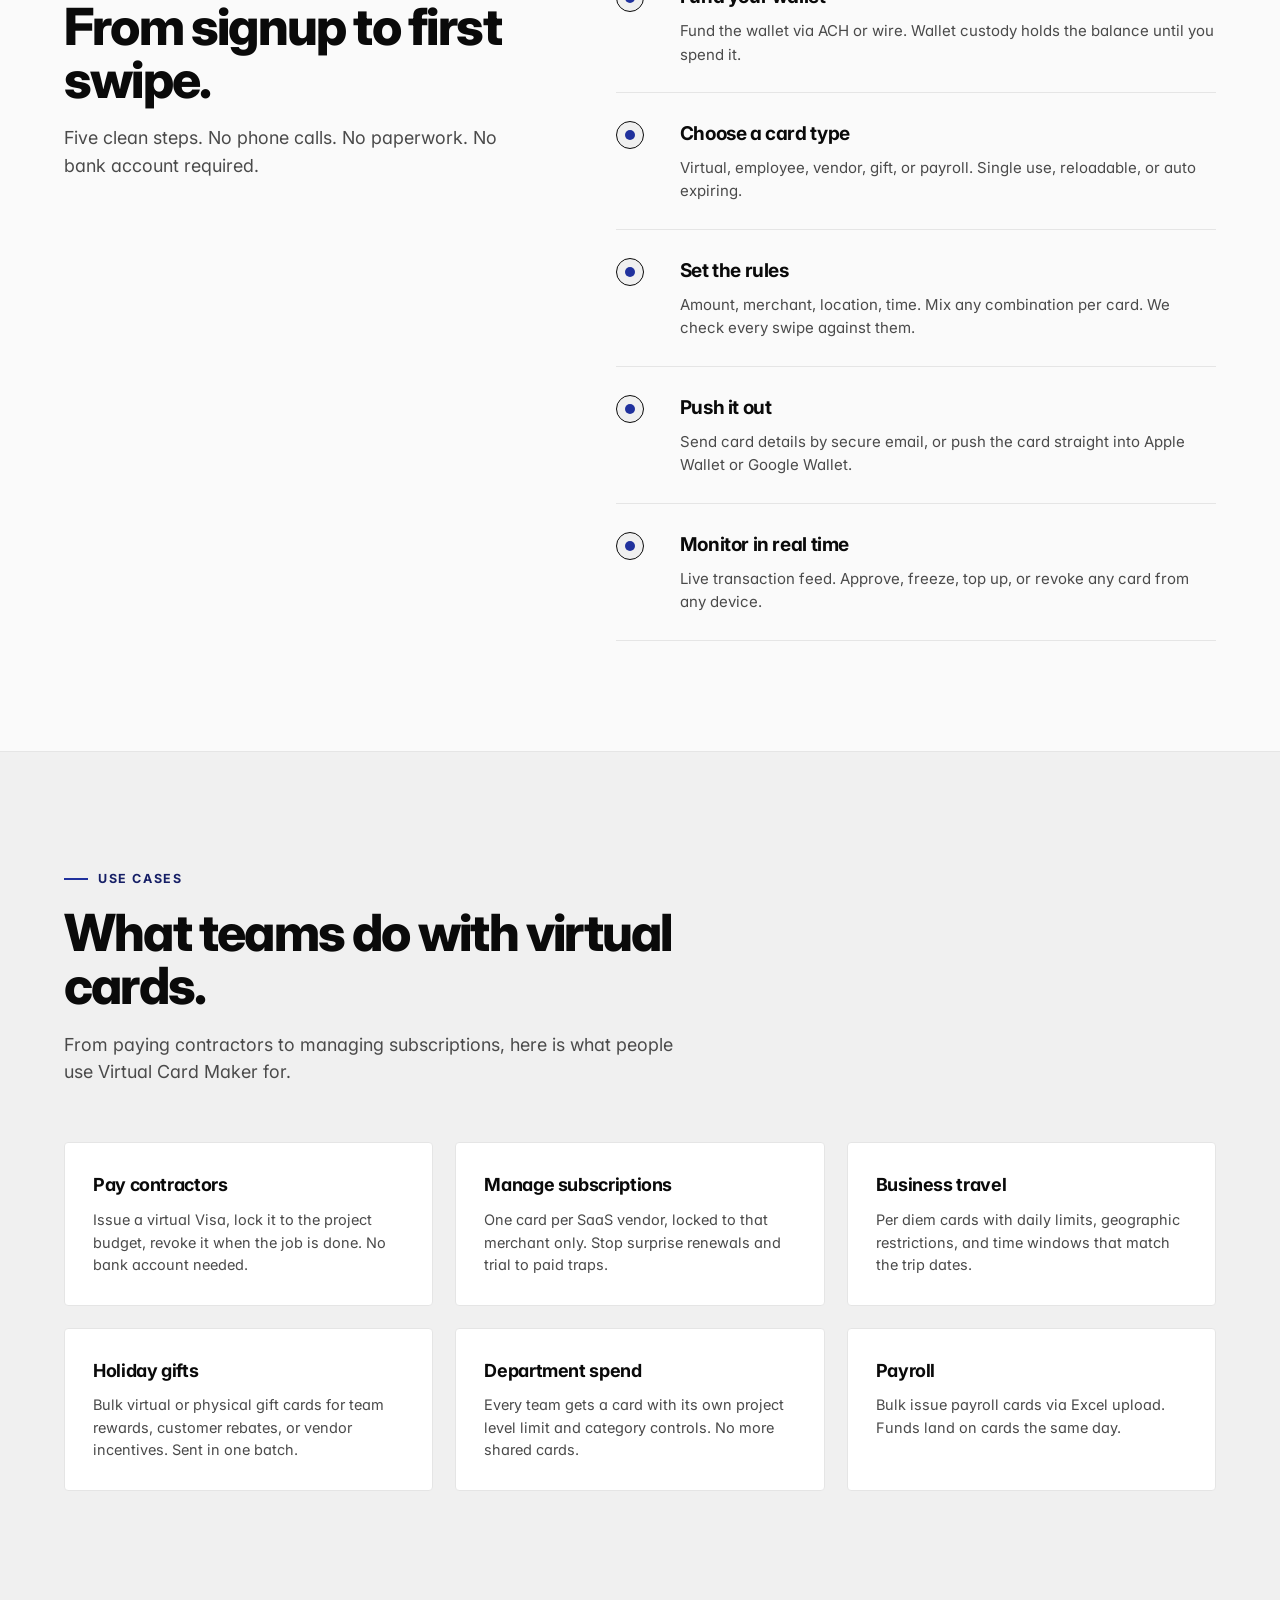
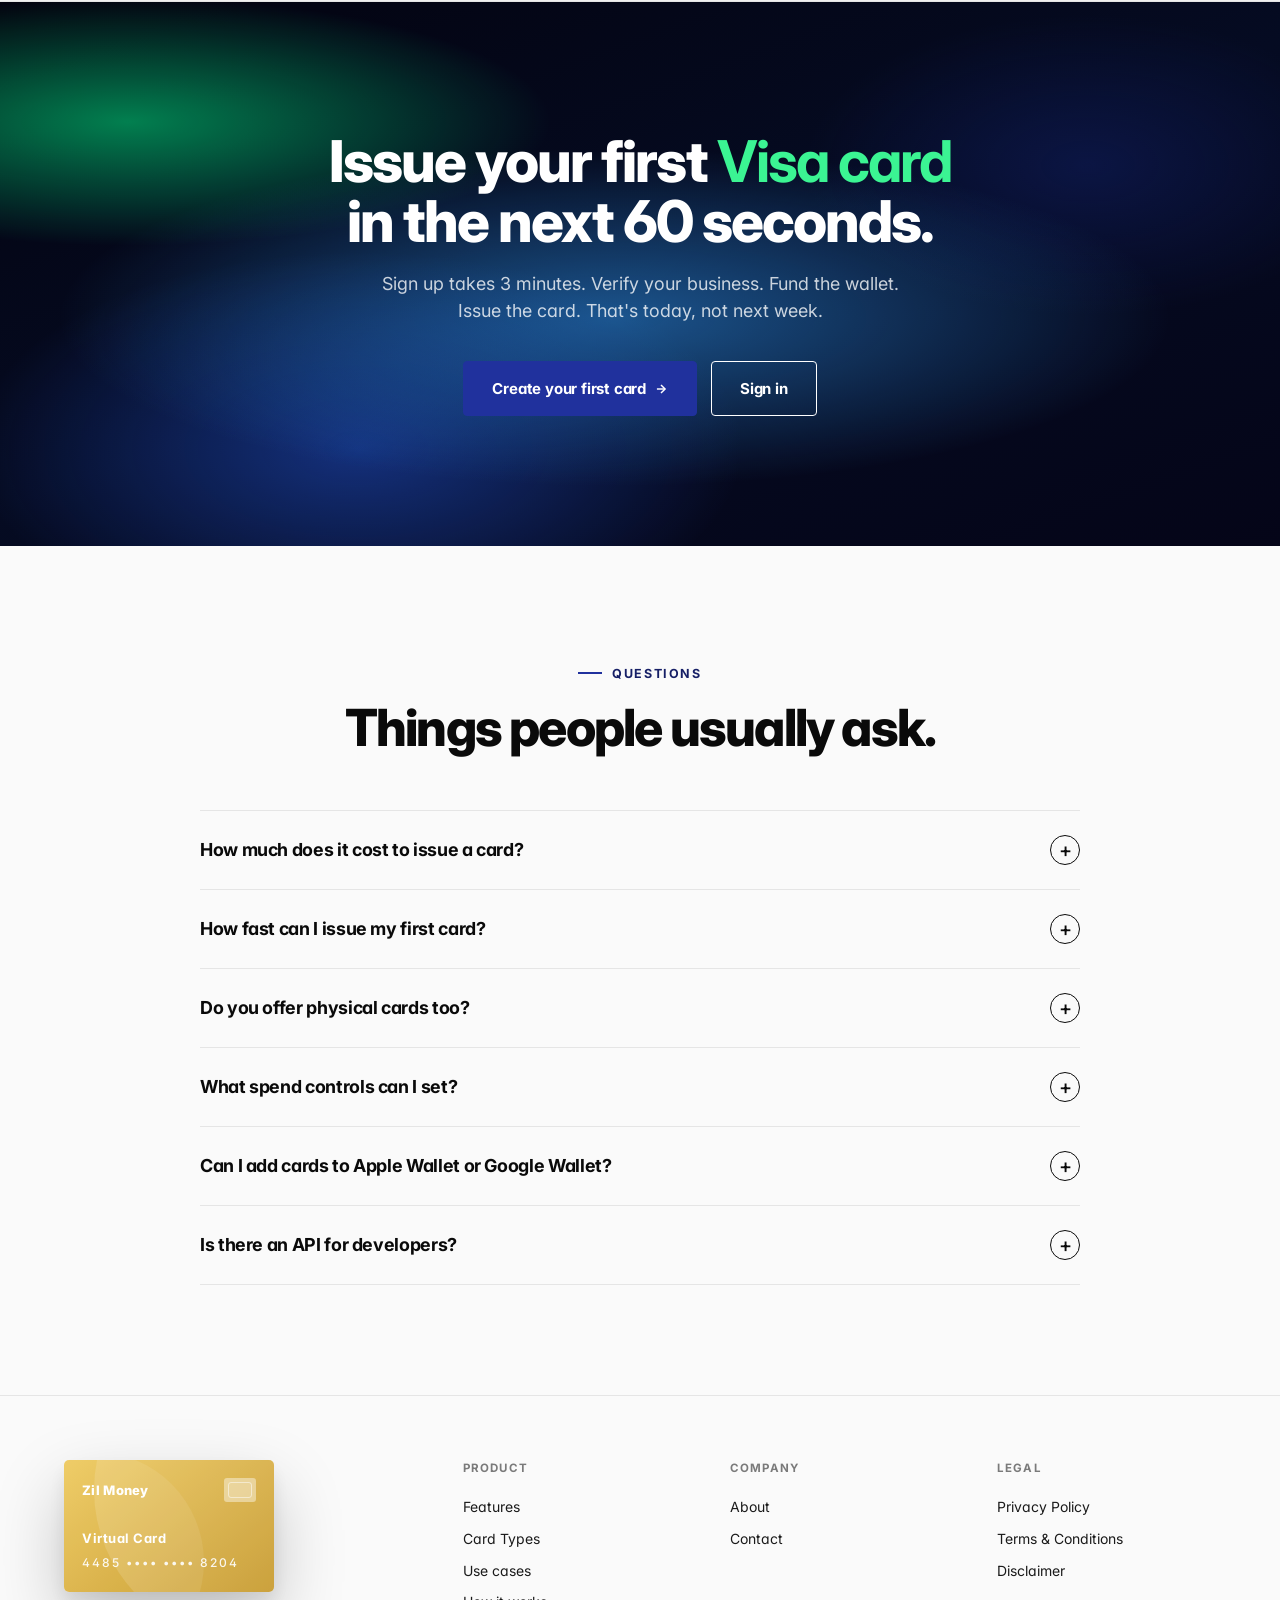
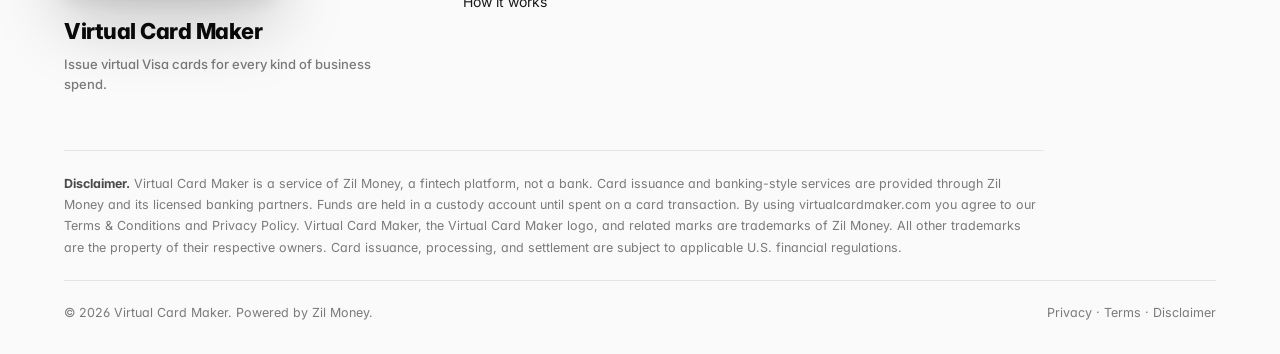
==== commit 6e556698: "Fix wallet funding copy; add phone and physical addresses to contact" ====
--- a/index.html
+++ b/index.html
@@ -1269,7 +1269,7 @@
       <div class="ct reveal">
         <div class="ct-icon"><svg viewBox="0 0 24 24" fill="none" stroke="currentColor" stroke-width="2.2"><line x1="12" y1="1" x2="12" y2="23"/><path d="M17 5H9.5a3.5 3.5 0 0 0 0 7h5a3.5 3.5 0 0 1 0 7H6"/></svg></div>
         <h4>Payroll Card</h4>
-        <p>Bulk issue for contractors and employees. Fund payroll in one upload, no bank required.</p>
+        <p>Bulk issue for contractors and employees. Fund payroll in one upload, then send cards out the same day.</p>
       </div>
       <div class="ct reveal">
         <div class="ct-icon"><svg viewBox="0 0 24 24" fill="none" stroke="currentColor" stroke-width="2.2"><polyline points="20 12 20 22 4 22 4 12"/><rect x="2" y="7" width="20" height="5"/><line x1="12" y1="22" x2="12" y2="7"/><path d="M12 7H7.5a2.5 2.5 0 0 1 0-5C11 2 12 7 12 7z"/><path d="M12 7h4.5a2.5 2.5 0 0 0 0-5C13 2 12 7 12 7z"/></svg></div>
@@ -1294,7 +1294,7 @@
           <div class="how-dot"></div>
           <div class="how-text">
             <h4>Fund your wallet</h4>
-            <p>Connect a bank or fund the wallet via ACH, wire, or check. Wallet custody holds the balance until you spend it.</p>
+            <p>Fund the wallet via ACH or wire. Wallet custody holds the balance until you spend it.</p>
           </div>
         </li>
         <li class="reveal">
@@ -1361,7 +1361,7 @@
       </div>
       <div class="uc reveal">
         <h4>Payroll</h4>
-        <p>Bulk issue payroll cards via Excel upload. Funds land on cards the same day, no bank account required.</p>
+        <p>Bulk issue payroll cards via Excel upload. Funds land on cards the same day.</p>
       </div>
     </div>
   </div>
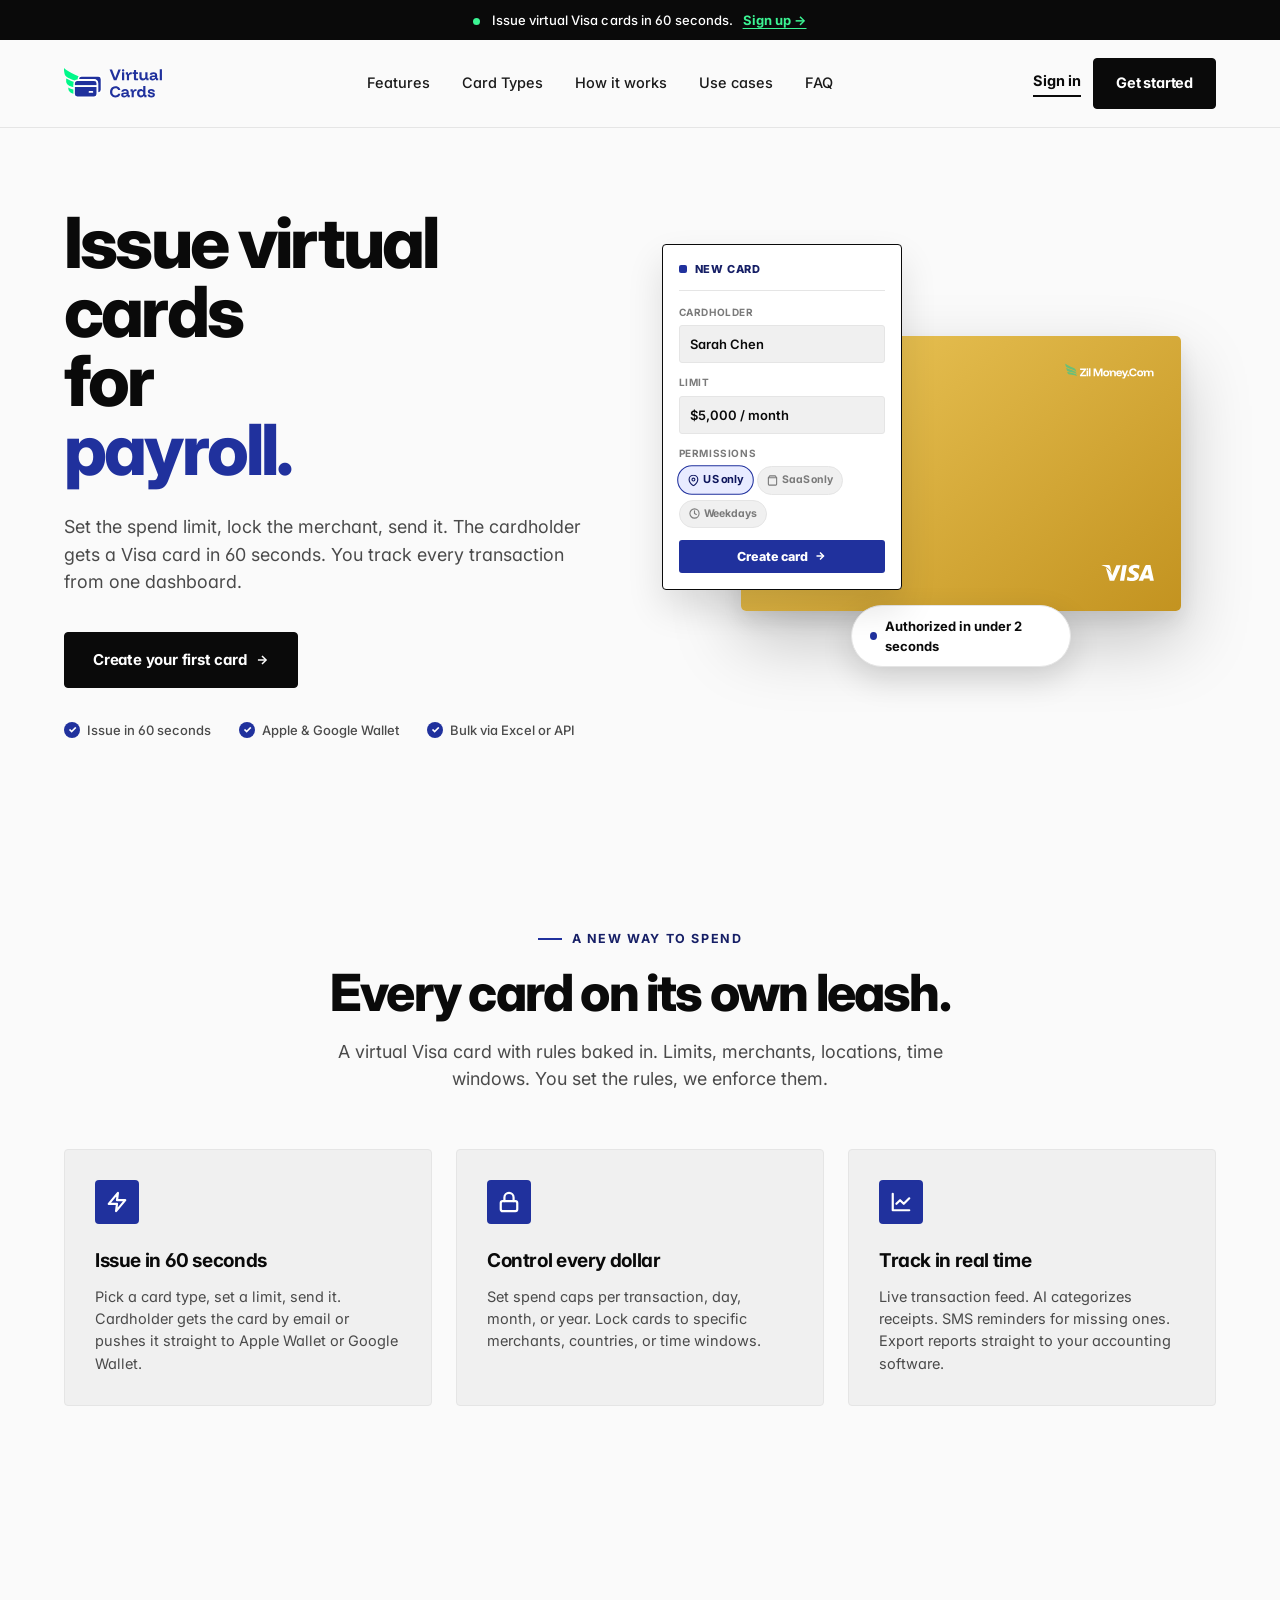
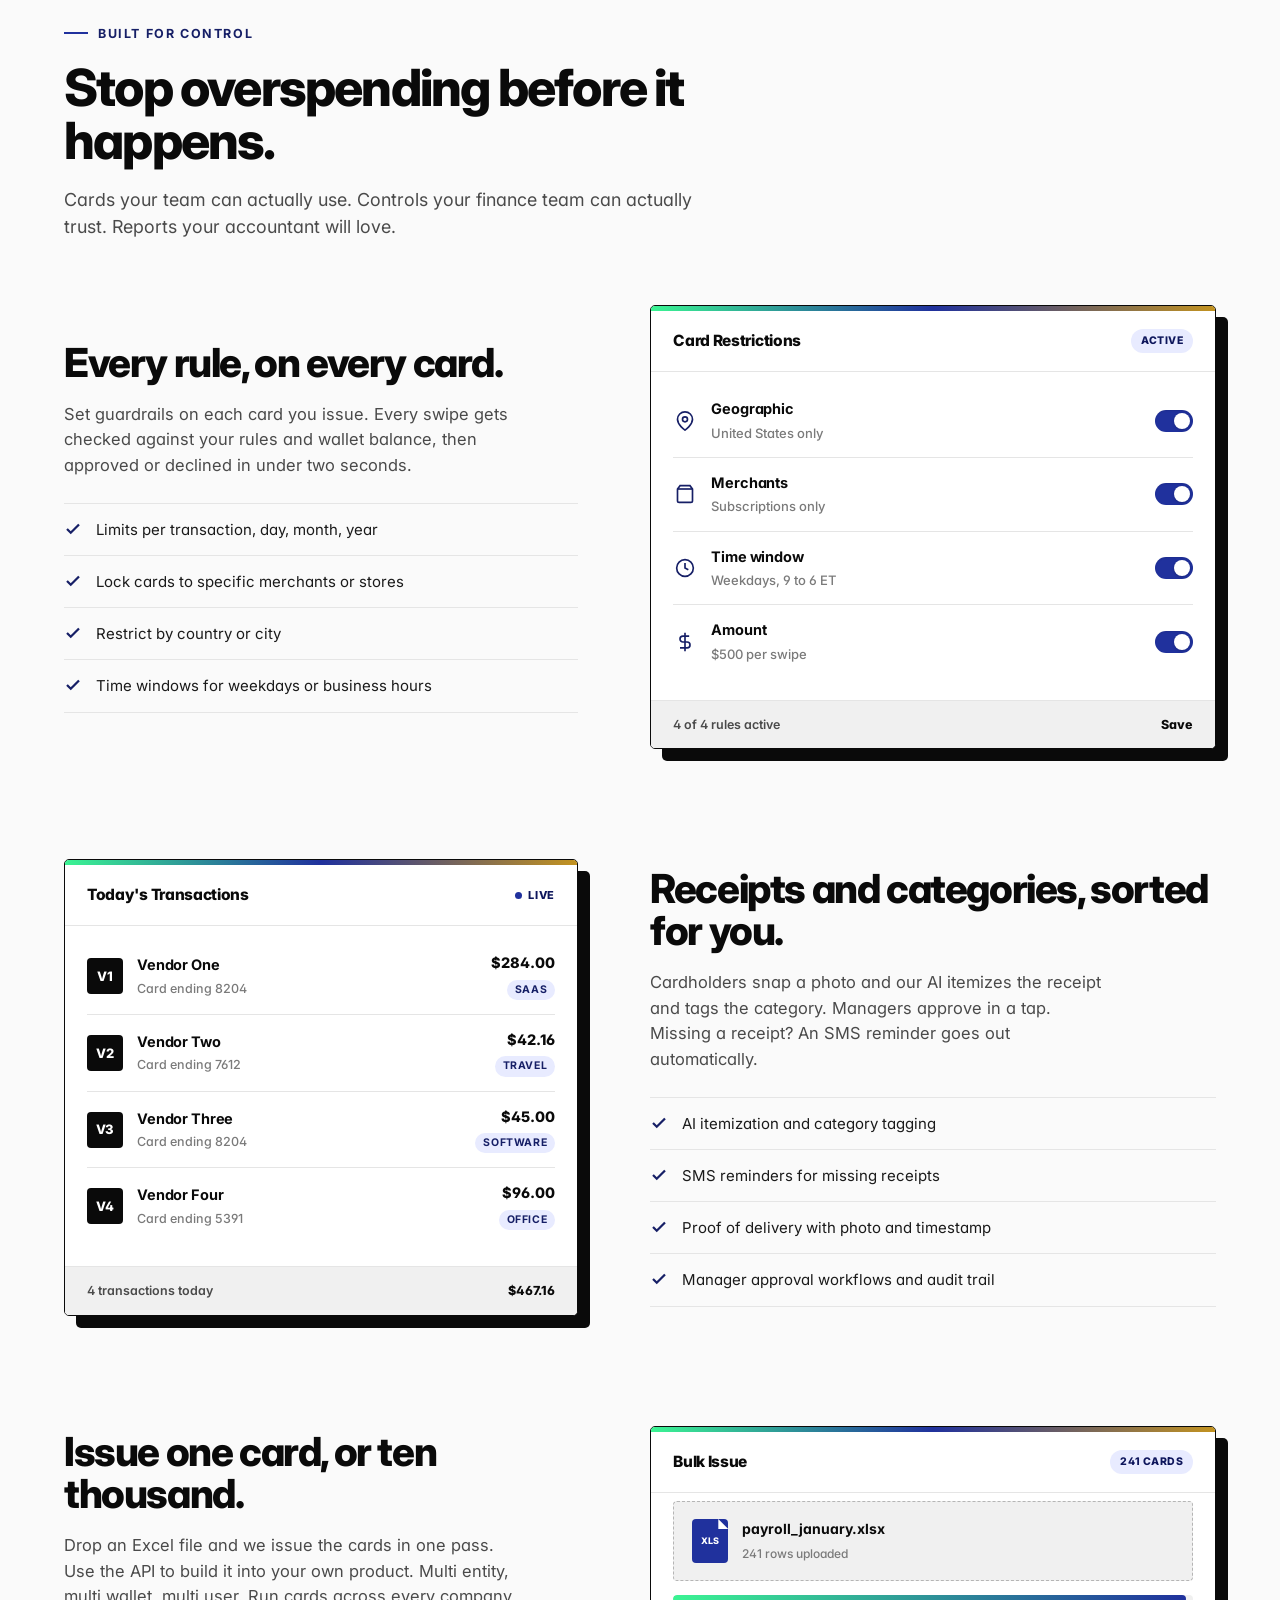
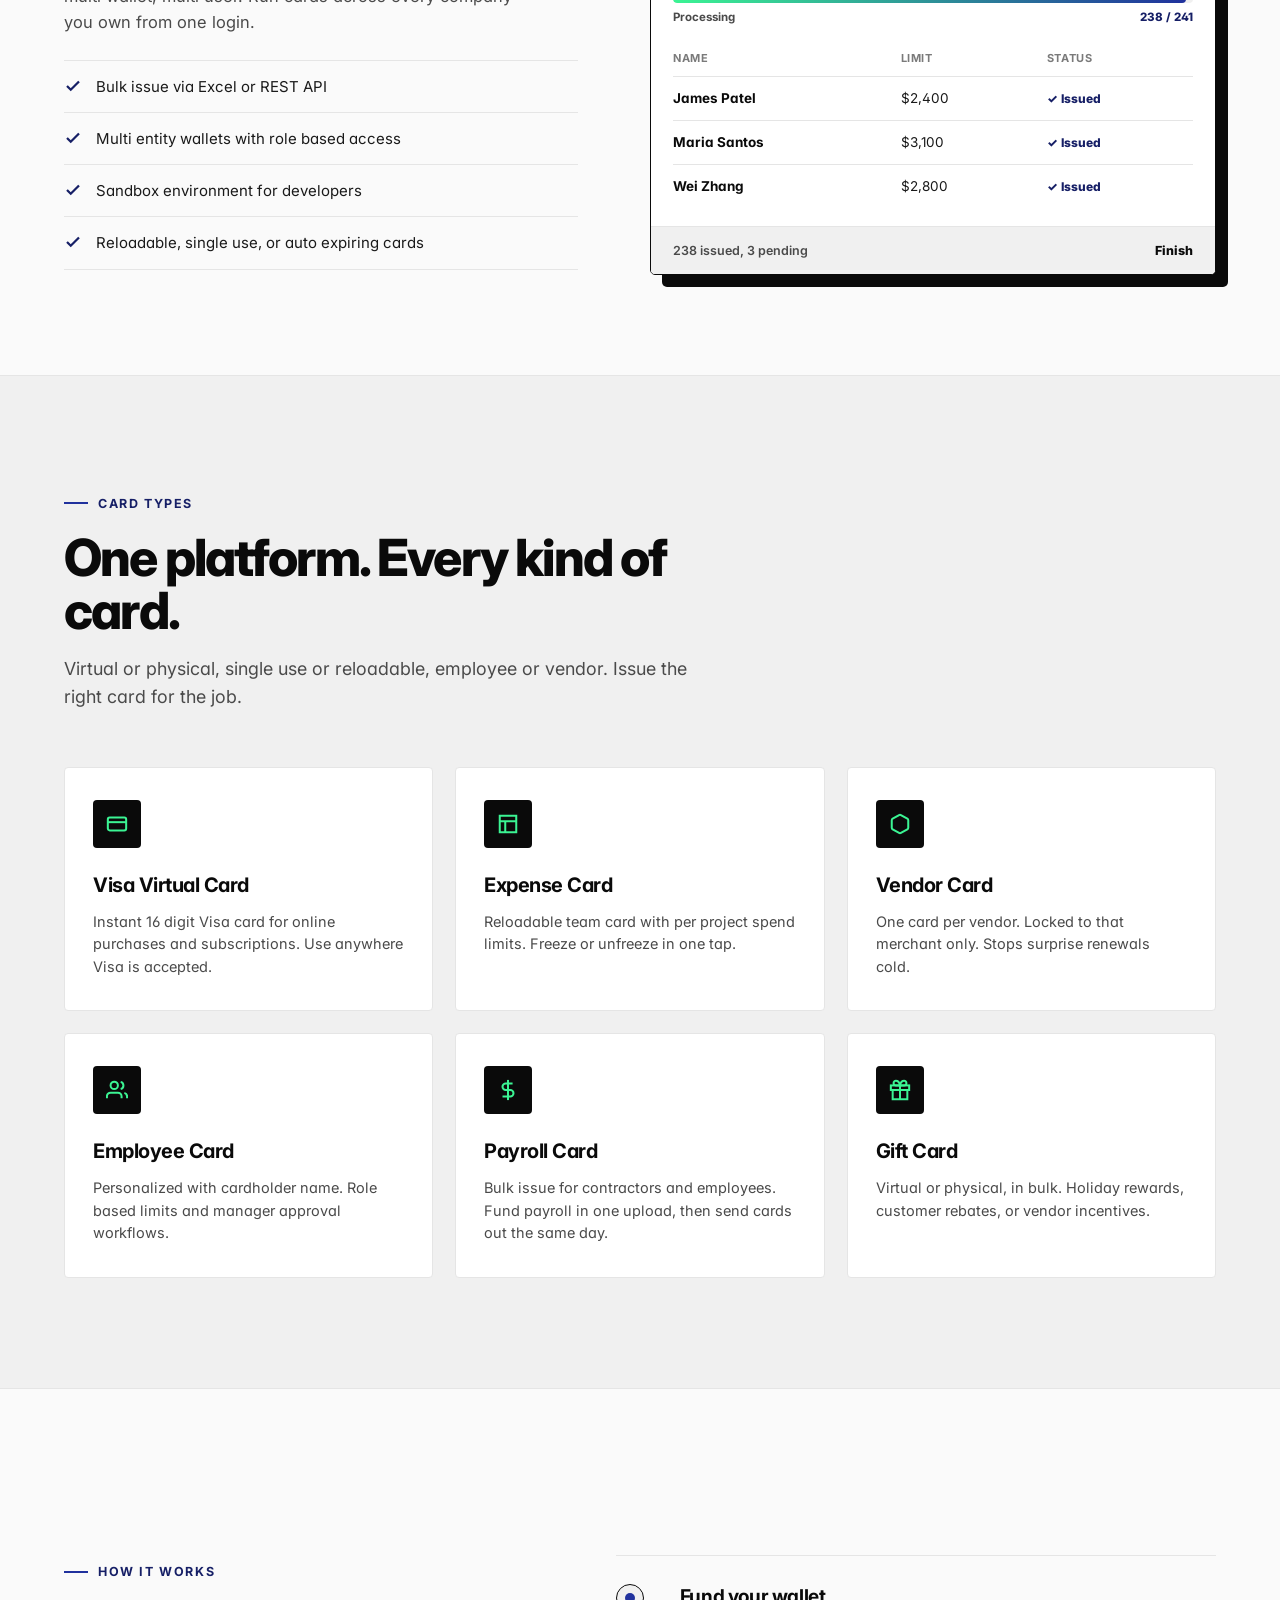
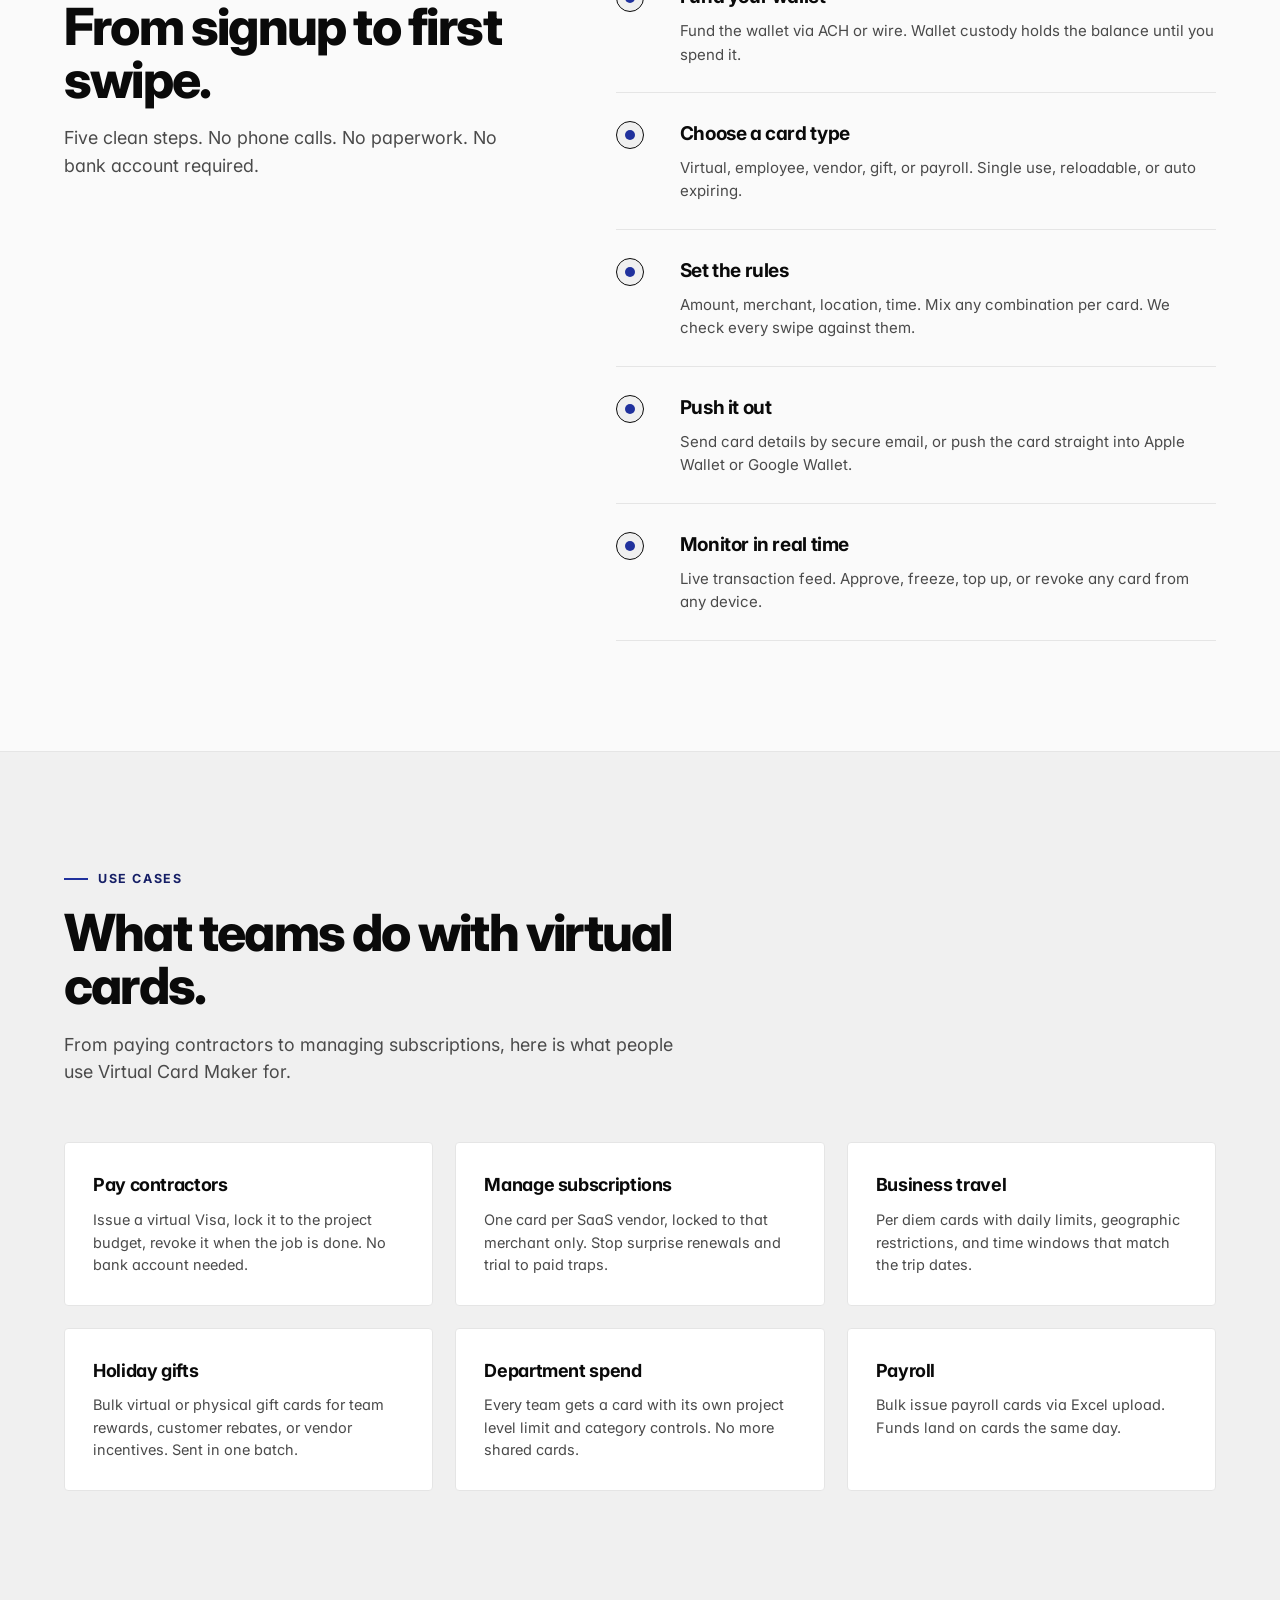
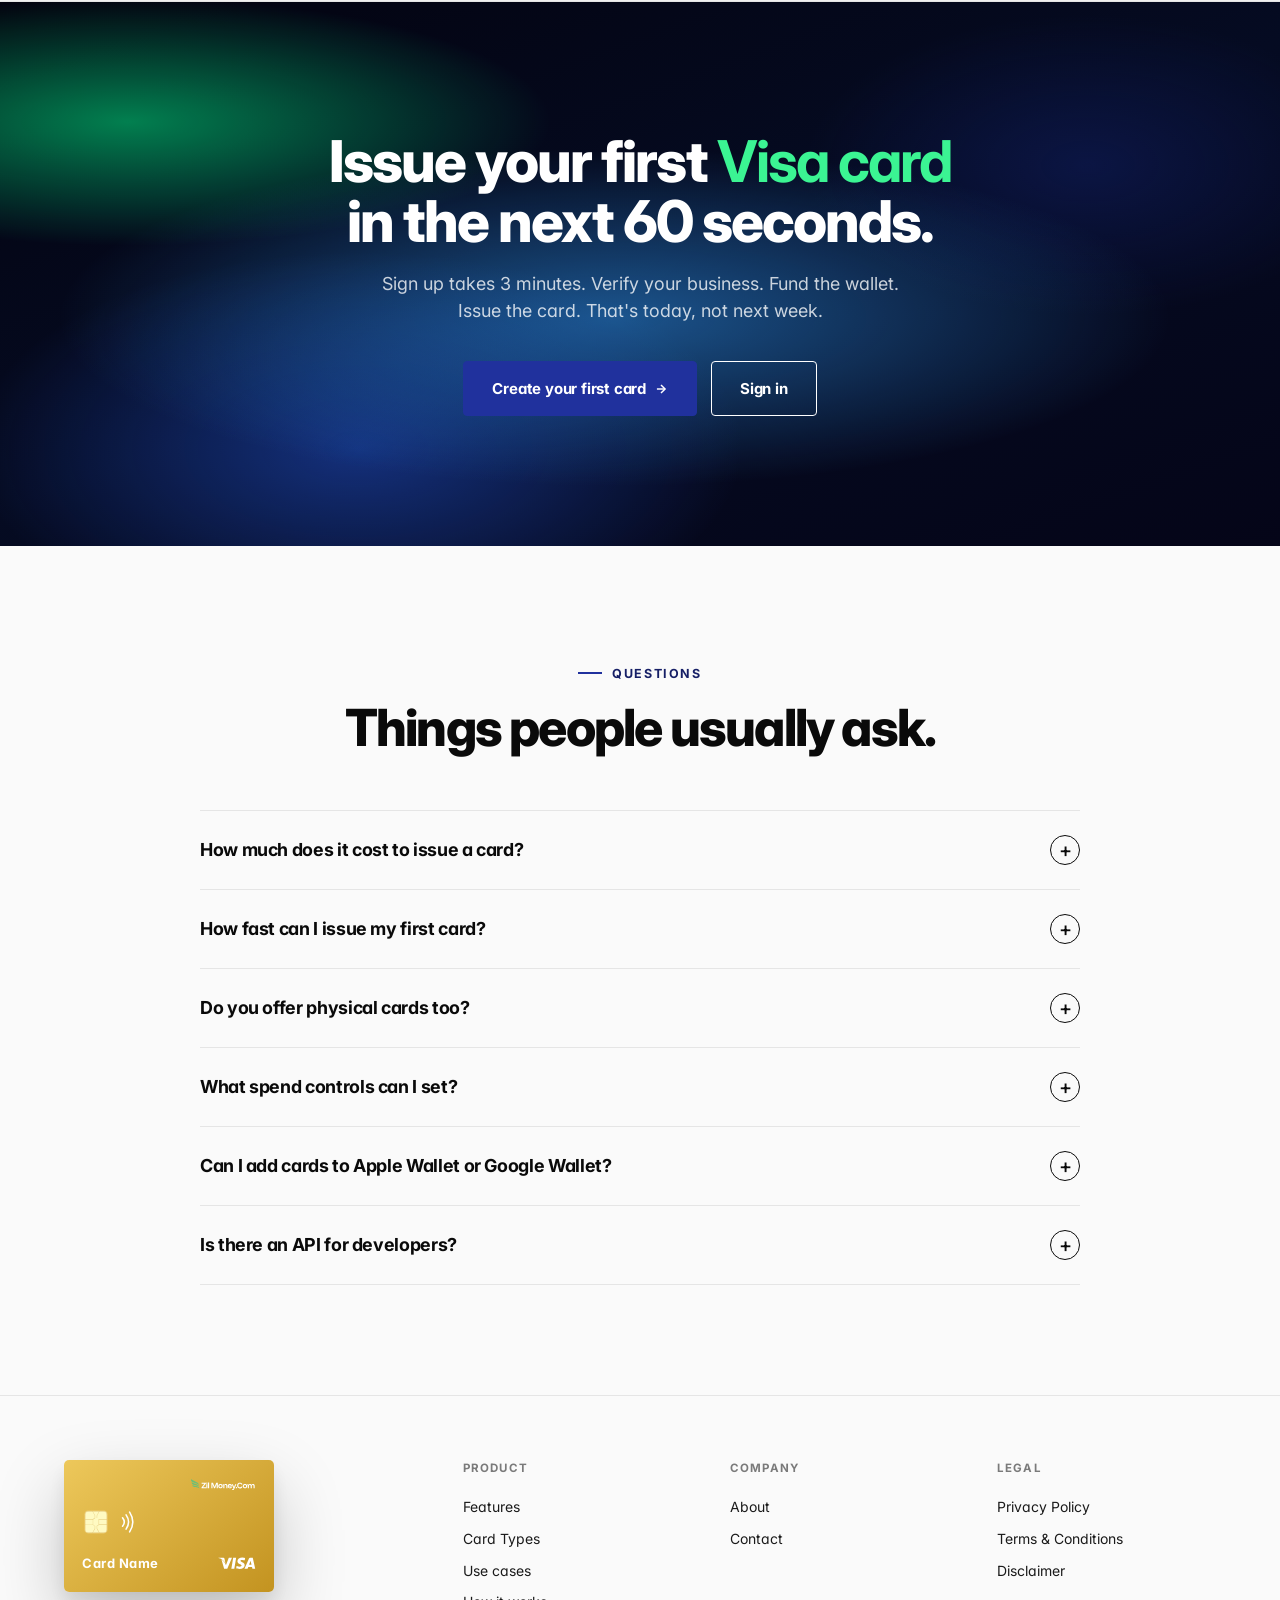
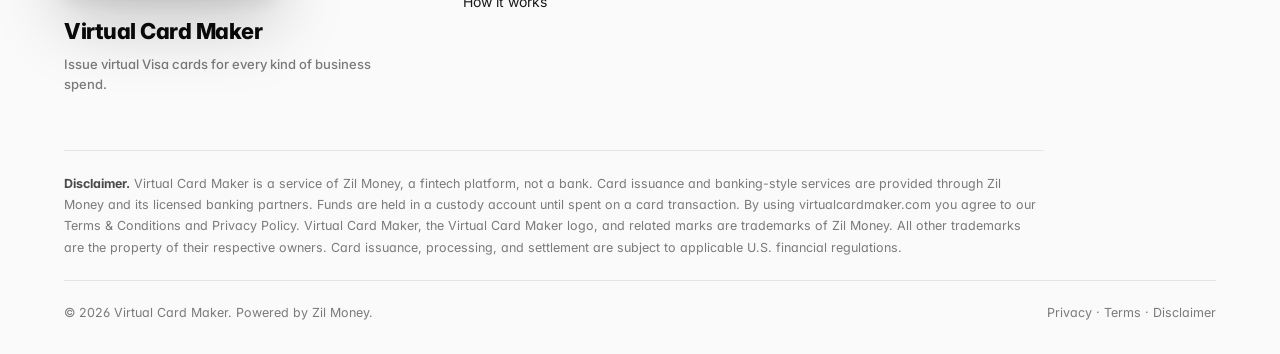
==== commit 01fb3cef: "Redesign hero card: real chip SVG, new logo, name-only layout - Replace styled div chip with chip.sv" ====
--- a/index.html
+++ b/index.html
@@ -65,6 +65,10 @@
   /* ANIMATIONS */
   @keyframes blink { 50% { opacity: 0.3; } }
   @keyframes floatY { 0%, 100% { transform: translateY(0); } 50% { transform: translateY(-8px); } }
+  @keyframes contactlessPulse {
+    0%, 100% { opacity: 0.25; }
+    50% { opacity: 1; }
+  }
   .reveal { opacity: 0; transform: translateY(16px); transition: opacity .7s ease, transform .7s ease; }
   .reveal.visible { opacity: 1; transform: translateY(0); }
   @media (prefers-reduced-motion: reduce) { *, *::before, *::after { animation: none !important; transition: none !important; } }
@@ -237,38 +241,33 @@
     background: linear-gradient(140deg, var(--card-1) 0%, var(--card-2) 100%);
     box-shadow: 0 30px 70px rgba(10, 10, 10, 0.22), 0 10px 20px rgba(10, 10, 10, 0.08);
     transition: transform .6s cubic-bezier(0.16, 1, 0.3, 1), box-shadow .8s ease;
-  }
-  .visa-card::before {
-    content: ''; position: absolute; top: -120px; right: -120px;
-    width: 300px; height: 300px; border-radius: 50%;
-    background: rgba(255, 255, 255, 0.13);
-  }
-  .visa-card::after {
-    content: ''; position: absolute; bottom: -80px; left: -80px;
-    width: 220px; height: 220px; border-radius: 50%;
-    background: rgba(255, 255, 255, 0.08);
-  }
-  .vc-row1 { display: flex; justify-content: space-between; align-items: center; margin-bottom: 40px; position: relative; z-index: 1; }
-  .vc-brand { font-size: 13px; font-weight: 800; letter-spacing: 0.3px; }
-  .vc-chip { width: 42px; height: 30px; background: rgba(255, 255, 255, 0.42); border-radius: 3px; position: relative; }
-  .vc-chip::after { content: ''; position: absolute; inset: 4px; border: 1px solid rgba(255, 255, 255, 0.5); border-radius: 3px; }
-  .vc-name { font-size: 16px; font-weight: 700; letter-spacing: 0.5px; margin-bottom: 6px; position: relative; z-index: 1; }
-  .vc-num { font-size: 15px; letter-spacing: 3px; opacity: 0.9; position: relative; z-index: 1; font-weight: 500; }
-  .vc-row3 { display: flex; justify-content: space-between; align-items: flex-end; margin-top: 18px; position: relative; z-index: 1; }
-  .vc-label { font-size: 9.5px; opacity: 0.85; text-transform: uppercase; letter-spacing: 1.2px; font-weight: 600; }
-  .vc-value { font-size: 14px; font-weight: 700; margin-top: 3px; }
-  .vc-logo { font-weight: 800; font-style: italic; font-size: 24px; letter-spacing: -0.8px; display: flex; align-items: center; }
-  .vc-logo img { height: 1.4em; width: auto; display: block; }
+    display: flex; flex-direction: column; justify-content: space-between;
+  }
+  .vc-row1 { display: flex; justify-content: flex-end; align-items: center; position: relative; z-index: 1; }
+  .vc-middle { display: flex; align-items: center; position: relative; z-index: 1; }
+  .vc-left { display: flex; align-items: center; gap: 12px; }
+  .vc-brand { display: inline-flex; align-items: center; }
+  .vc-brand svg { height: 18px; width: auto; display: block; }
+  .vc-chip { width: 38px; height: 38px; display: block; flex-shrink: 0; }
+  .vc-contactless { width: 22px; height: 28px; color: var(--white); display: block; }
+  .vc-contactless path { fill: none; stroke: currentColor; stroke-width: 2.2; stroke-linecap: round; }
+  .vc-contactless .vc-wave-1 { animation: contactlessPulse 1.6s ease-in-out infinite; }
+  .vc-contactless .vc-wave-2 { animation: contactlessPulse 1.6s ease-in-out 0.25s infinite; }
+  .vc-contactless .vc-wave-3 { animation: contactlessPulse 1.6s ease-in-out 0.5s infinite; }
+  .vc-name { font-size: 16px; font-weight: 700; letter-spacing: 0.5px; position: relative; z-index: 1; }
+  .vc-num, .vc-label, .vc-value { display: none !important; }
+  .vc-row3 { display: flex; justify-content: space-between; align-items: center; position: relative; z-index: 1; }
+  .vc-logo { display: inline-flex; align-items: center; }
+  .vc-logo svg { width: 54px; height: auto; display: block; }
 
   /* SMALL CARD (footer + reuse) */
   .visa-card.small { padding: 18px; }
-  .visa-card.small .vc-row1 { margin-bottom: 26px; }
   .visa-card.small .vc-name { font-size: 13px; }
-  .visa-card.small .vc-num { font-size: 12px; letter-spacing: 2px; }
-  .visa-card.small .vc-logo { font-size: 18px; }
-  .visa-card.small .vc-chip { width: 32px; height: 24px; }
-  .visa-card.small .vc-value { font-size: 11px; }
-  .visa-card.small .vc-label { font-size: 8px; }
+  .visa-card.small .vc-logo svg { width: 38px; }
+  .visa-card.small .vc-chip { width: 28px; height: 28px; }
+  .visa-card.small .vc-contactless { width: 17px; height: 22px; }
+  .visa-card.small .vc-brand svg { height: 13px; }
+  .visa-card.small .vc-left { gap: 9px; }
 
   /* CREATE FORM (hero animation) */
   .create-form {
@@ -970,17 +969,56 @@
 
           <div class="visa-card" id="visaCard">
             <div class="vc-row1">
-              <div class="vc-brand">Zil Money</div>
-              <div class="vc-chip"></div>
-            </div>
-            <div class="vc-name fade-el" id="vcName">Sarah Chen</div>
-            <div class="vc-num">4485 •••• •••• <span class="fade-el" id="vcDigits">8204</span></div>
+              <div class="vc-brand" aria-label="Zil Money.Com">
+                <svg viewBox="0 0 222.1 44" xmlns="http://www.w3.org/2000/svg" aria-hidden="true">
+                  <path fill="#6bbf77" d="M3.14,3.65c1.14.98,2.09,1.57,3.17,2.31,5.37,3.67,12.01,5.73,17.69,8.93,2.96,1.66,4.56,3.24,5.44,6.6.24.93.5,2.01.41,2.96-1.89-3.07-5.08-4.43-8.32-5.65-4.47-1.69-9.36-2.79-13.56-5.1-3.43-1.89-4.35-3.84-4.71-7.68v-.22s-.11-2.14-.11-2.14Z"/>
+                  <path fill="#6bbf77" d="M30.86,30.21s-.65-.92-.9-1.21c-4.52-5.32-18.64-3.55-22.67-8.41-1.51-1.82-1.44-4.14-1.63-6.37,0,0,.38.29.81.58.38.26.81.51,1.03.64,4.54,2.78,9.9,3.72,14.82,5.66,4.14,1.64,8.42,4.07,8.53,9.1"/>
+                  <path fill="#6bbf77" d="M8.2,23.6c.44.33,1.31.75,2.01,1.06,5.29,2.39,16.02,2.22,19.93,6.57.89.99,1.38,2.3,1.57,3.6,0,0-1.45-1-1.97-1.28-4.53-2.44-10.15-2.07-15.17-3.02-2.24-.43-4.8-.89-5.87-3.16-.2-.42-.37-1.05-.45-1.85-.05-.58-.05-1.92-.05-1.92"/>
+                  <path fill="#fff" d="M38.97,34.79v-2.64l9.83-12.7h-9.41v-3.43h14.51v2.64l-9.81,12.7h10.08v3.43h-15.21Z"/>
+                  <path fill="#fff" d="M57.07,19.51c-.59,0-1.09-.2-1.5-.61s-.61-.91-.61-1.5.2-1.09.61-1.49.91-.61,1.5-.61,1.09.2,1.5.61c.41.41.61.91.61,1.49s-.21,1.09-.61,1.5c-.41.41-.91.61-1.5.61ZM55.15,34.79v-13.91h3.85v13.91h-3.85Z"/>
+                  <path fill="#fff" d="M60.92,34.79V15.32h3.85v19.47h-3.85Z"/>
+                  <path fill="#fff" d="M72.36,34.79v-18.78h5.36l5.56,13.24h.09l5.54-13.24h5.33v18.78h-3.92v-13.26h-.09l-5.38,13.26h-3.36l-5.36-13.26h-.09v13.26h-3.69Z"/>
+                  <path fill="#fff" d="M103.19,35.07c-1.51,0-2.83-.3-3.95-.89-1.12-.59-1.99-1.44-2.61-2.53-.62-1.09-.93-2.37-.93-3.84s.3-2.74.92-3.83c.61-1.08,1.48-1.92,2.62-2.5,1.14-.59,2.46-.88,3.98-.88s2.82.29,3.93.88c1.1.59,1.96,1.42,2.57,2.5.61,1.08.92,2.36.92,3.85s-.3,2.75-.9,3.84c-.6,1.09-1.46,1.93-2.59,2.52-1.12.59-2.44.88-3.95.88ZM103.19,31.73c1.16,0,2.05-.35,2.67-1.05.62-.7.93-1.66.93-2.86s-.31-2.15-.93-2.84c-.62-.69-1.51-1.03-2.67-1.03s-2.07.34-2.7,1.03c-.63.69-.94,1.63-.94,2.84s.31,2.16.94,2.86c.63.7,1.53,1.05,2.7,1.05Z"/>
+                  <path fill="#fff" d="M112.64,34.79v-10.11h-1.9v-3.8h3.89v2.27h.97c.54-.8,1.22-1.43,2.04-1.87s1.84-.66,3.06-.66c1.93,0,3.43.53,4.49,1.59s1.59,2.48,1.59,4.25v8.32h-3.85v-7.6c0-1.02-.27-1.8-.82-2.33-.55-.53-1.35-.8-2.4-.8s-1.85.27-2.4.8c-.55.53-.82,1.31-.82,2.33v7.6h-3.85Z"/>
+                  <path fill="#fff" d="M135.08,35.07c-1.5,0-2.81-.3-3.92-.89s-1.97-1.44-2.57-2.53c-.6-1.09-.9-2.38-.9-3.86s.29-2.76.88-3.84c.59-1.07,1.43-1.9,2.52-2.48,1.09-.58,2.38-.87,3.86-.87s2.7.28,3.74.83,1.84,1.35,2.4,2.39c.56,1.04.83,2.27.83,3.71v1.3h-10.55c.15,1.04.55,1.82,1.18,2.36.63.54,1.47.81,2.5.81.82,0,1.47-.14,1.95-.42.48-.28.82-.7,1.02-1.28h3.85c-.31,1.48-1.06,2.65-2.25,3.49-1.19.84-2.7,1.26-4.54,1.26ZM131.46,26.28h6.77c-.12-.88-.46-1.54-1.02-1.98-.56-.44-1.31-.66-2.25-.66s-1.71.22-2.31.67c-.59.45-.99,1.11-1.19,1.97Z"/>
+                  <path fill="#fff" d="M142.93,40.35v-3.08h3.06l1.09-2.6-6-13.79h4.08l3.89,9.37h.09l3.8-9.37h3.94l-5.96,13.91-1.14,2.69c-.39.91-.84,1.62-1.34,2.12-.51.5-1.29.75-2.34.75h-3.18Z"/>
+                  <path fill="#fff" d="M157.28,35.07c-.65,0-1.2-.23-1.66-.68-.46-.46-.68-1.01-.68-1.66s.23-1.2.68-1.66c.46-.46,1.01-.68,1.66-.68s1.2.23,1.66.68.68,1.01.68,1.66-.23,1.2-.68,1.66-1.01.68-1.66.68Z"/>
+                  <path fill="#fff" d="M169.05,35.14c-1.92,0-3.59-.4-5.02-1.19-1.43-.8-2.54-1.92-3.33-3.39-.79-1.46-1.18-3.16-1.18-5.11s.39-3.69,1.18-5.15c.79-1.45,1.9-2.58,3.33-3.37,1.43-.8,3.1-1.19,5.02-1.19,1.54,0,2.92.27,4.11.8,1.2.53,2.18,1.29,2.94,2.28.76.99,1.25,2.17,1.45,3.55h-4.08c-.17-1-.65-1.78-1.44-2.33-.79-.55-1.78-.82-2.99-.82-1.73,0-3.1.55-4.1,1.65s-1.51,2.63-1.51,4.59.5,3.47,1.51,4.58,2.37,1.66,4.1,1.66c1.2,0,2.2-.28,2.99-.83.79-.56,1.27-1.34,1.44-2.34h4.08c-.2,1.38-.68,2.56-1.45,3.56-.77,1-1.75,1.76-2.94,2.28s-2.57.79-4.11.79Z"/>
+                  <path fill="#fff" d="M186.19,35.07c-1.52,0-2.83-.3-3.95-.89-1.12-.59-1.99-1.44-2.61-2.53-.62-1.09-.93-2.37-.93-3.84s.3-2.74.92-3.83c.61-1.08,1.48-1.92,2.62-2.5,1.14-.59,2.46-.88,3.98-.88s2.82.29,3.93.88c1.1.59,1.96,1.42,2.57,2.5.61,1.08.92,2.36.92,3.85s-.3,2.75-.9,3.84c-.6,1.09-1.46,1.93-2.58,2.52-1.12.59-2.44.88-3.95.88ZM186.19,31.73c1.16,0,2.05-.35,2.67-1.05.62-.7.93-1.66.93-2.86s-.31-2.15-.93-2.84c-.62-.69-1.51-1.03-2.67-1.03s-2.08.34-2.7,1.03-.94,1.63-.94,2.84.31,2.16.94,2.86,1.53,1.05,2.7,1.05Z"/>
+                  <path fill="#fff" d="M195.64,34.79v-10.11h-1.9v-3.8h3.89v2.27h1.02c.5-.8,1.14-1.43,1.92-1.87.79-.44,1.76-.66,2.92-.66s2.07.2,2.86.59c.8.39,1.43.98,1.91,1.75h.09c1.07-1.56,2.65-2.34,4.75-2.34,1.79,0,3.21.52,4.27,1.57,1.05,1.04,1.58,2.45,1.58,4.23v8.37h-3.85v-7.63c0-2.07-.98-3.11-2.94-3.11s-2.94,1.04-2.94,3.11v7.63h-3.85v-7.63c0-2.07-1-3.11-2.99-3.11-.96,0-1.68.25-2.17.76s-.73,1.29-.73,2.34v7.63h-3.85Z"/>
+                </svg>
+              </div>
+            </div>
+            <div class="vc-middle">
+              <div class="vc-left">
+                <svg class="vc-chip" viewBox="0 0 30.7 30.2" aria-hidden="true">
+                  <path fill="#EECB74" d="M2.7,6.5v17.2c0,2.2,1.8,4,4,4H24c2.2,0,4-1.8,4-4V6.5c0-2.2-1.8-4-4-4H6.7C4.5,2.5,2.7,4.3,2.7,6.5z"/>
+                  <path fill="#FFFAC2" d="M3.3,7.1v16.1c0,2.2,1.8,4,4,4h16.1c2.2,0,4-1.8,4-4V7.1c0-2.2-1.8-4-4-4H7.3C5.1,3.1,3.3,4.9,3.3,7.1z"/>
+                  <path fill="#E2C675" d="M24.4,3.1H6.3c-1.6,0-3,1.7-3,3.9v16.3c0,2.1,1.3,3.9,3,3.9h18.2c1.6,0,3-1.7,3-3.9V7C27.4,4.8,26,3.1,24.4,3.1 M18.7,17.9v-5.6H27v5.6H18.7z M18.3,12.2V18l-2.1,1.3v3.1l2.4,4.3h-6.7l2.5-4.3v-3L12.2,18l0-5.7l2.2-1.4v-3l-2.5-4.3h6.7l-2.4,4.3v2.8l0.4,0V8l2.5-4.5h5.3C25.8,3.6,27,5.1,27,7v4.9h-8.7L18.3,12.2z M6.3,3.6h5.2L14,8v2.6l-2,1.3h-0.2H3.7V7C3.7,5.1,4.8,3.6,6.3,3.6 M11.9,12.4V18l-8.2,0v-5.6H11.9z M3.7,23.3v-4.8h8.2v0h0.2l1.9,1.1v2.6l-2.5,4.5H6.3C4.8,26.7,3.7,25.1,3.7,23.3 M24.4,26.7h-5.3l-2.5-4.5v-2.6l1.9-1.2H27v4.9C27,25.1,25.8,26.7,24.4,26.7"/>
+                </svg>
+                <svg class="vc-contactless" viewBox="0 0 24 30" fill="none" aria-hidden="true">
+                  <path class="vc-wave vc-wave-1" d="M5 9 Q10 15 5 21"/>
+                  <path class="vc-wave vc-wave-2" d="M10 5 Q17 15 10 25"/>
+                  <path class="vc-wave vc-wave-3" d="M15 1 Q24 15 15 29"/>
+                </svg>
+              </div>
+            </div>
             <div class="vc-row3">
               <div>
+                <div class="vc-name fade-el" id="vcName">Card Name</div>
+                <div class="vc-num">4485 •••• •••• <span class="fade-el" id="vcDigits">8204</span></div>
                 <div class="vc-label" id="vcRole">Marketing Team</div>
                 <div class="vc-value fade-el" id="vcLimit">$5,000 / month</div>
               </div>
-              <div class="vc-logo"><img src="assets/visa-white.png" alt="Visa"></div>
+              <div class="vc-logo" aria-label="Visa">
+                <svg viewBox="0 0 43 14" fill="none" xmlns="http://www.w3.org/2000/svg" aria-hidden="true">
+                  <path d="M39.3513 0.882812H36.7444C35.9292 0.882812 35.3158 1.10956 34.9688 1.91129L29.9648 13.3217H33.516C33.516 13.3217 34.1052 11.7911 34.2263 11.4672H38.5523C38.6572 11.8964 38.9639 13.3217 38.9639 13.3217H42.1034L39.3513 0.882812ZM35.1948 8.91626C35.4692 8.20361 36.5184 5.42592 36.5184 5.42592C36.5184 5.42592 36.8089 4.69708 36.9784 4.25168L37.2044 5.32064C37.2044 5.32064 37.8582 8.28459 37.9873 8.91626H35.1948Z" fill="white"/>
+                  <path d="M25.4615 4.3394C25.4535 4.91437 26.1879 5.30309 27.3663 5.87806C29.3113 6.76887 30.2153 7.83783 30.1911 9.26312C30.1749 11.8465 27.8667 13.5147 24.3235 13.5147C22.8062 13.4985 21.3534 13.1908 20.5625 12.8506L21.0387 10.0648L21.4664 10.2592C22.5721 10.7208 23.2985 10.9152 24.6464 10.9152C25.6149 10.9152 26.656 10.5345 26.6722 9.70042C26.6802 9.14974 26.2283 8.76103 24.9208 8.15366C23.6294 7.56249 21.9345 6.56641 21.9588 4.7848C21.9749 2.37153 24.3316 0.670898 27.6649 0.670898C28.9724 0.670898 30.0297 0.946238 30.6915 1.19728L30.2314 3.8859L29.9247 3.74823C29.2952 3.49718 28.4962 3.26233 27.3905 3.27043C26.0749 3.26233 25.4615 3.82111 25.4615 4.3394Z" fill="white"/>
+                  <path d="M20.5465 0.888672L18.44 13.3195H15.0664L15.478 10.9062L16.1479 6.93805L17.1648 0.89677L20.5465 0.888672Z" fill="white"/>
+                  <path d="M8.42484 7.2939C7.29492 4.41902 4.59924 2.03005 0.523438 1.04206L0.563794 0.791016H5.8018C6.51204 0.823409 7.08508 1.04206 7.27878 1.80329L8.42484 7.2939Z" fill="white"/>
+                  <path d="M15.8032 0.90625L10.4845 13.3127H6.9172L3.89062 2.947C6.06169 4.348 7.90992 6.56691 8.56366 8.10558L8.91879 9.3932L12.2278 0.90625H15.8032Z" fill="white"/>
+                </svg>
+              </div>
             </div>
           </div>
 
@@ -1410,17 +1448,53 @@
         <div class="footer-card-display">
           <div class="visa-card small">
             <div class="vc-row1">
-              <div class="vc-brand">Zil Money</div>
-              <div class="vc-chip"></div>
-            </div>
-            <div class="vc-name">Virtual Card</div>
-            <div class="vc-num">4485 &bull;&bull;&bull;&bull; &bull;&bull;&bull;&bull; 8204</div>
+              <div class="vc-brand" aria-label="Zil Money.Com">
+                <svg viewBox="0 0 222.1 44" xmlns="http://www.w3.org/2000/svg" aria-hidden="true">
+                  <path fill="#6bbf77" d="M3.14,3.65c1.14.98,2.09,1.57,3.17,2.31,5.37,3.67,12.01,5.73,17.69,8.93,2.96,1.66,4.56,3.24,5.44,6.6.24.93.5,2.01.41,2.96-1.89-3.07-5.08-4.43-8.32-5.65-4.47-1.69-9.36-2.79-13.56-5.1-3.43-1.89-4.35-3.84-4.71-7.68v-.22s-.11-2.14-.11-2.14Z"/>
+                  <path fill="#6bbf77" d="M30.86,30.21s-.65-.92-.9-1.21c-4.52-5.32-18.64-3.55-22.67-8.41-1.51-1.82-1.44-4.14-1.63-6.37,0,0,.38.29.81.58.38.26.81.51,1.03.64,4.54,2.78,9.9,3.72,14.82,5.66,4.14,1.64,8.42,4.07,8.53,9.1"/>
+                  <path fill="#6bbf77" d="M8.2,23.6c.44.33,1.31.75,2.01,1.06,5.29,2.39,16.02,2.22,19.93,6.57.89.99,1.38,2.3,1.57,3.6,0,0-1.45-1-1.97-1.28-4.53-2.44-10.15-2.07-15.17-3.02-2.24-.43-4.8-.89-5.87-3.16-.2-.42-.37-1.05-.45-1.85-.05-.58-.05-1.92-.05-1.92"/>
+                  <path fill="#fff" d="M38.97,34.79v-2.64l9.83-12.7h-9.41v-3.43h14.51v2.64l-9.81,12.7h10.08v3.43h-15.21Z"/>
+                  <path fill="#fff" d="M57.07,19.51c-.59,0-1.09-.2-1.5-.61s-.61-.91-.61-1.5.2-1.09.61-1.49.91-.61,1.5-.61,1.09.2,1.5.61c.41.41.61.91.61,1.49s-.21,1.09-.61,1.5c-.41.41-.91.61-1.5.61ZM55.15,34.79v-13.91h3.85v13.91h-3.85Z"/>
+                  <path fill="#fff" d="M60.92,34.79V15.32h3.85v19.47h-3.85Z"/>
+                  <path fill="#fff" d="M72.36,34.79v-18.78h5.36l5.56,13.24h.09l5.54-13.24h5.33v18.78h-3.92v-13.26h-.09l-5.38,13.26h-3.36l-5.36-13.26h-.09v13.26h-3.69Z"/>
+                  <path fill="#fff" d="M103.19,35.07c-1.51,0-2.83-.3-3.95-.89-1.12-.59-1.99-1.44-2.61-2.53-.62-1.09-.93-2.37-.93-3.84s.3-2.74.92-3.83c.61-1.08,1.48-1.92,2.62-2.5,1.14-.59,2.46-.88,3.98-.88s2.82.29,3.93.88c1.1.59,1.96,1.42,2.57,2.5.61,1.08.92,2.36.92,3.85s-.3,2.75-.9,3.84c-.6,1.09-1.46,1.93-2.59,2.52-1.12.59-2.44.88-3.95.88ZM103.19,31.73c1.16,0,2.05-.35,2.67-1.05.62-.7.93-1.66.93-2.86s-.31-2.15-.93-2.84c-.62-.69-1.51-1.03-2.67-1.03s-2.07.34-2.7,1.03c-.63.69-.94,1.63-.94,2.84s.31,2.16.94,2.86c.63.7,1.53,1.05,2.7,1.05Z"/>
+                  <path fill="#fff" d="M112.64,34.79v-10.11h-1.9v-3.8h3.89v2.27h.97c.54-.8,1.22-1.43,2.04-1.87s1.84-.66,3.06-.66c1.93,0,3.43.53,4.49,1.59s1.59,2.48,1.59,4.25v8.32h-3.85v-7.6c0-1.02-.27-1.8-.82-2.33-.55-.53-1.35-.8-2.4-.8s-1.85.27-2.4.8c-.55.53-.82,1.31-.82,2.33v7.6h-3.85Z"/>
+                  <path fill="#fff" d="M135.08,35.07c-1.5,0-2.81-.3-3.92-.89s-1.97-1.44-2.57-2.53c-.6-1.09-.9-2.38-.9-3.86s.29-2.76.88-3.84c.59-1.07,1.43-1.9,2.52-2.48,1.09-.58,2.38-.87,3.86-.87s2.7.28,3.74.83,1.84,1.35,2.4,2.39c.56,1.04.83,2.27.83,3.71v1.3h-10.55c.15,1.04.55,1.82,1.18,2.36.63.54,1.47.81,2.5.81.82,0,1.47-.14,1.95-.42.48-.28.82-.7,1.02-1.28h3.85c-.31,1.48-1.06,2.65-2.25,3.49-1.19.84-2.7,1.26-4.54,1.26ZM131.46,26.28h6.77c-.12-.88-.46-1.54-1.02-1.98-.56-.44-1.31-.66-2.25-.66s-1.71.22-2.31.67c-.59.45-.99,1.11-1.19,1.97Z"/>
+                  <path fill="#fff" d="M142.93,40.35v-3.08h3.06l1.09-2.6-6-13.79h4.08l3.89,9.37h.09l3.8-9.37h3.94l-5.96,13.91-1.14,2.69c-.39.91-.84,1.62-1.34,2.12-.51.5-1.29.75-2.34.75h-3.18Z"/>
+                  <path fill="#fff" d="M157.28,35.07c-.65,0-1.2-.23-1.66-.68-.46-.46-.68-1.01-.68-1.66s.23-1.2.68-1.66c.46-.46,1.01-.68,1.66-.68s1.2.23,1.66.68.68,1.01.68,1.66-.23,1.2-.68,1.66-1.01.68-1.66.68Z"/>
+                  <path fill="#fff" d="M169.05,35.14c-1.92,0-3.59-.4-5.02-1.19-1.43-.8-2.54-1.92-3.33-3.39-.79-1.46-1.18-3.16-1.18-5.11s.39-3.69,1.18-5.15c.79-1.45,1.9-2.58,3.33-3.37,1.43-.8,3.1-1.19,5.02-1.19,1.54,0,2.92.27,4.11.8,1.2.53,2.18,1.29,2.94,2.28.76.99,1.25,2.17,1.45,3.55h-4.08c-.17-1-.65-1.78-1.44-2.33-.79-.55-1.78-.82-2.99-.82-1.73,0-3.1.55-4.1,1.65s-1.51,2.63-1.51,4.59.5,3.47,1.51,4.58,2.37,1.66,4.1,1.66c1.2,0,2.2-.28,2.99-.83.79-.56,1.27-1.34,1.44-2.34h4.08c-.2,1.38-.68,2.56-1.45,3.56-.77,1-1.75,1.76-2.94,2.28s-2.57.79-4.11.79Z"/>
+                  <path fill="#fff" d="M186.19,35.07c-1.52,0-2.83-.3-3.95-.89-1.12-.59-1.99-1.44-2.61-2.53-.62-1.09-.93-2.37-.93-3.84s.3-2.74.92-3.83c.61-1.08,1.48-1.92,2.62-2.5,1.14-.59,2.46-.88,3.98-.88s2.82.29,3.93.88c1.1.59,1.96,1.42,2.57,2.5.61,1.08.92,2.36.92,3.85s-.3,2.75-.9,3.84c-.6,1.09-1.46,1.93-2.58,2.52-1.12.59-2.44.88-3.95.88ZM186.19,31.73c1.16,0,2.05-.35,2.67-1.05.62-.7.93-1.66.93-2.86s-.31-2.15-.93-2.84c-.62-.69-1.51-1.03-2.67-1.03s-2.08.34-2.7,1.03-.94,1.63-.94,2.84.31,2.16.94,2.86,1.53,1.05,2.7,1.05Z"/>
+                  <path fill="#fff" d="M195.64,34.79v-10.11h-1.9v-3.8h3.89v2.27h1.02c.5-.8,1.14-1.43,1.92-1.87.79-.44,1.76-.66,2.92-.66s2.07.2,2.86.59c.8.39,1.43.98,1.91,1.75h.09c1.07-1.56,2.65-2.34,4.75-2.34,1.79,0,3.21.52,4.27,1.57,1.05,1.04,1.58,2.45,1.58,4.23v8.37h-3.85v-7.63c0-2.07-.98-3.11-2.94-3.11s-2.94,1.04-2.94,3.11v7.63h-3.85v-7.63c0-2.07-1-3.11-2.99-3.11-.96,0-1.68.25-2.17.76s-.73,1.29-.73,2.34v7.63h-3.85Z"/>
+                </svg>
+              </div>
+            </div>
+            <div class="vc-middle">
+              <div class="vc-left">
+                <svg class="vc-chip" viewBox="0 0 30.7 30.2" aria-hidden="true">
+                  <path fill="#EECB74" d="M2.7,6.5v17.2c0,2.2,1.8,4,4,4H24c2.2,0,4-1.8,4-4V6.5c0-2.2-1.8-4-4-4H6.7C4.5,2.5,2.7,4.3,2.7,6.5z"/>
+                  <path fill="#FFFAC2" d="M3.3,7.1v16.1c0,2.2,1.8,4,4,4h16.1c2.2,0,4-1.8,4-4V7.1c0-2.2-1.8-4-4-4H7.3C5.1,3.1,3.3,4.9,3.3,7.1z"/>
+                  <path fill="#E2C675" d="M24.4,3.1H6.3c-1.6,0-3,1.7-3,3.9v16.3c0,2.1,1.3,3.9,3,3.9h18.2c1.6,0,3-1.7,3-3.9V7C27.4,4.8,26,3.1,24.4,3.1 M18.7,17.9v-5.6H27v5.6H18.7z M18.3,12.2V18l-2.1,1.3v3.1l2.4,4.3h-6.7l2.5-4.3v-3L12.2,18l0-5.7l2.2-1.4v-3l-2.5-4.3h6.7l-2.4,4.3v2.8l0.4,0V8l2.5-4.5h5.3C25.8,3.6,27,5.1,27,7v4.9h-8.7L18.3,12.2z M6.3,3.6h5.2L14,8v2.6l-2,1.3h-0.2H3.7V7C3.7,5.1,4.8,3.6,6.3,3.6 M11.9,12.4V18l-8.2,0v-5.6H11.9z M3.7,23.3v-4.8h8.2v0h0.2l1.9,1.1v2.6l-2.5,4.5H6.3C4.8,26.7,3.7,25.1,3.7,23.3 M24.4,26.7h-5.3l-2.5-4.5v-2.6l1.9-1.2H27v4.9C27,25.1,25.8,26.7,24.4,26.7"/>
+                </svg>
+                <svg class="vc-contactless" viewBox="0 0 24 30" fill="none" aria-hidden="true">
+                  <path class="vc-wave vc-wave-1" d="M5 9 Q10 15 5 21"/>
+                  <path class="vc-wave vc-wave-2" d="M10 5 Q17 15 10 25"/>
+                  <path class="vc-wave vc-wave-3" d="M15 1 Q24 15 15 29"/>
+                </svg>
+              </div>
+            </div>
             <div class="vc-row3">
               <div>
-                <div class="vc-label">Issued by</div>
-                <div class="vc-value">Zil Money</div>
-              </div>
-              <div class="vc-logo"><img src="assets/visa-white.png" alt="Visa"></div>
+                <div class="vc-name">Card Name</div>
+              </div>
+              <div class="vc-logo" aria-label="Visa">
+                <svg viewBox="0 0 43 14" fill="none" xmlns="http://www.w3.org/2000/svg" aria-hidden="true">
+                  <path d="M39.3513 0.882812H36.7444C35.9292 0.882812 35.3158 1.10956 34.9688 1.91129L29.9648 13.3217H33.516C33.516 13.3217 34.1052 11.7911 34.2263 11.4672H38.5523C38.6572 11.8964 38.9639 13.3217 38.9639 13.3217H42.1034L39.3513 0.882812ZM35.1948 8.91626C35.4692 8.20361 36.5184 5.42592 36.5184 5.42592C36.5184 5.42592 36.8089 4.69708 36.9784 4.25168L37.2044 5.32064C37.2044 5.32064 37.8582 8.28459 37.9873 8.91626H35.1948Z" fill="white"/>
+                  <path d="M25.4615 4.3394C25.4535 4.91437 26.1879 5.30309 27.3663 5.87806C29.3113 6.76887 30.2153 7.83783 30.1911 9.26312C30.1749 11.8465 27.8667 13.5147 24.3235 13.5147C22.8062 13.4985 21.3534 13.1908 20.5625 12.8506L21.0387 10.0648L21.4664 10.2592C22.5721 10.7208 23.2985 10.9152 24.6464 10.9152C25.6149 10.9152 26.656 10.5345 26.6722 9.70042C26.6802 9.14974 26.2283 8.76103 24.9208 8.15366C23.6294 7.56249 21.9345 6.56641 21.9588 4.7848C21.9749 2.37153 24.3316 0.670898 27.6649 0.670898C28.9724 0.670898 30.0297 0.946238 30.6915 1.19728L30.2314 3.8859L29.9247 3.74823C29.2952 3.49718 28.4962 3.26233 27.3905 3.27043C26.0749 3.26233 25.4615 3.82111 25.4615 4.3394Z" fill="white"/>
+                  <path d="M20.5465 0.888672L18.44 13.3195H15.0664L15.478 10.9062L16.1479 6.93805L17.1648 0.89677L20.5465 0.888672Z" fill="white"/>
+                  <path d="M8.42484 7.2939C7.29492 4.41902 4.59924 2.03005 0.523438 1.04206L0.563794 0.791016H5.8018C6.51204 0.823409 7.08508 1.04206 7.27878 1.80329L8.42484 7.2939Z" fill="white"/>
+                  <path d="M15.8032 0.90625L10.4845 13.3127H6.9172L3.89062 2.947C6.06169 4.348 7.90992 6.56691 8.56366 8.10558L8.91879 9.3932L12.2278 0.90625H15.8032Z" fill="white"/>
+                </svg>
+              </div>
             </div>
           </div>
         </div>
